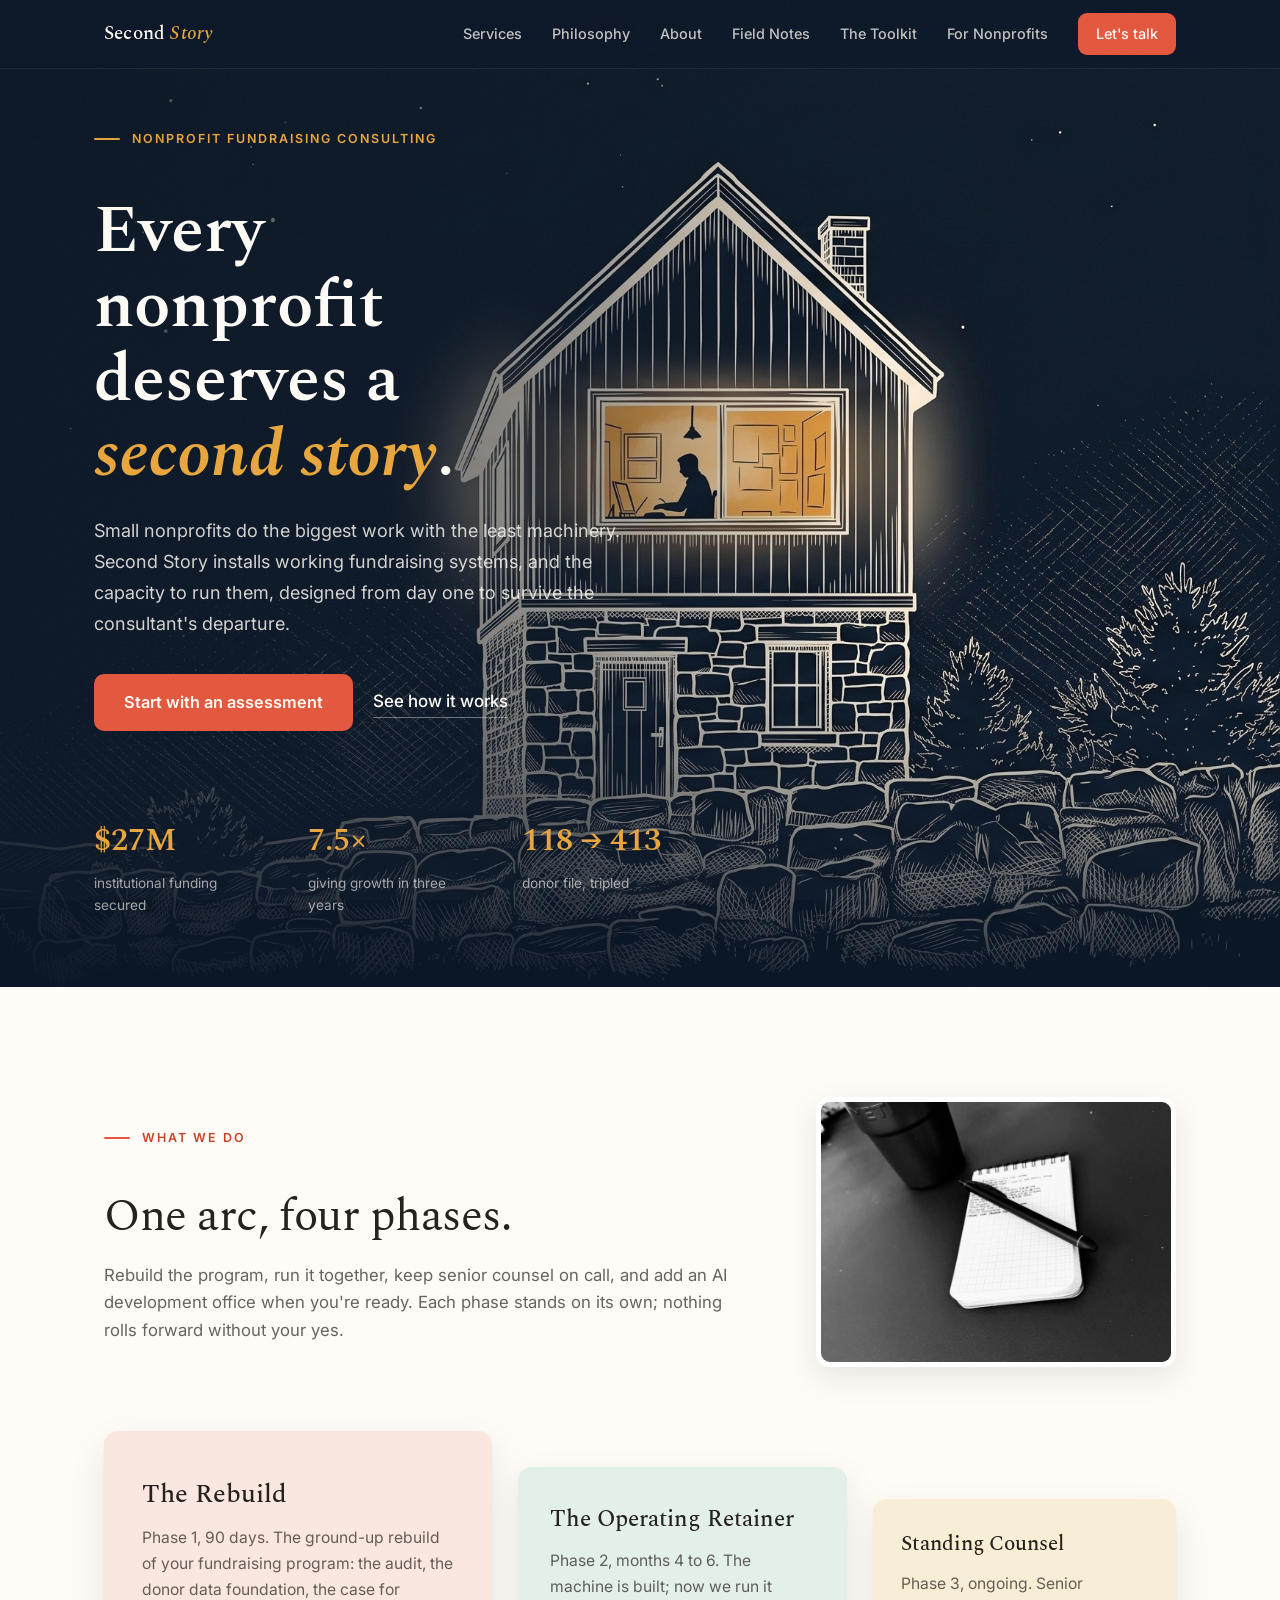
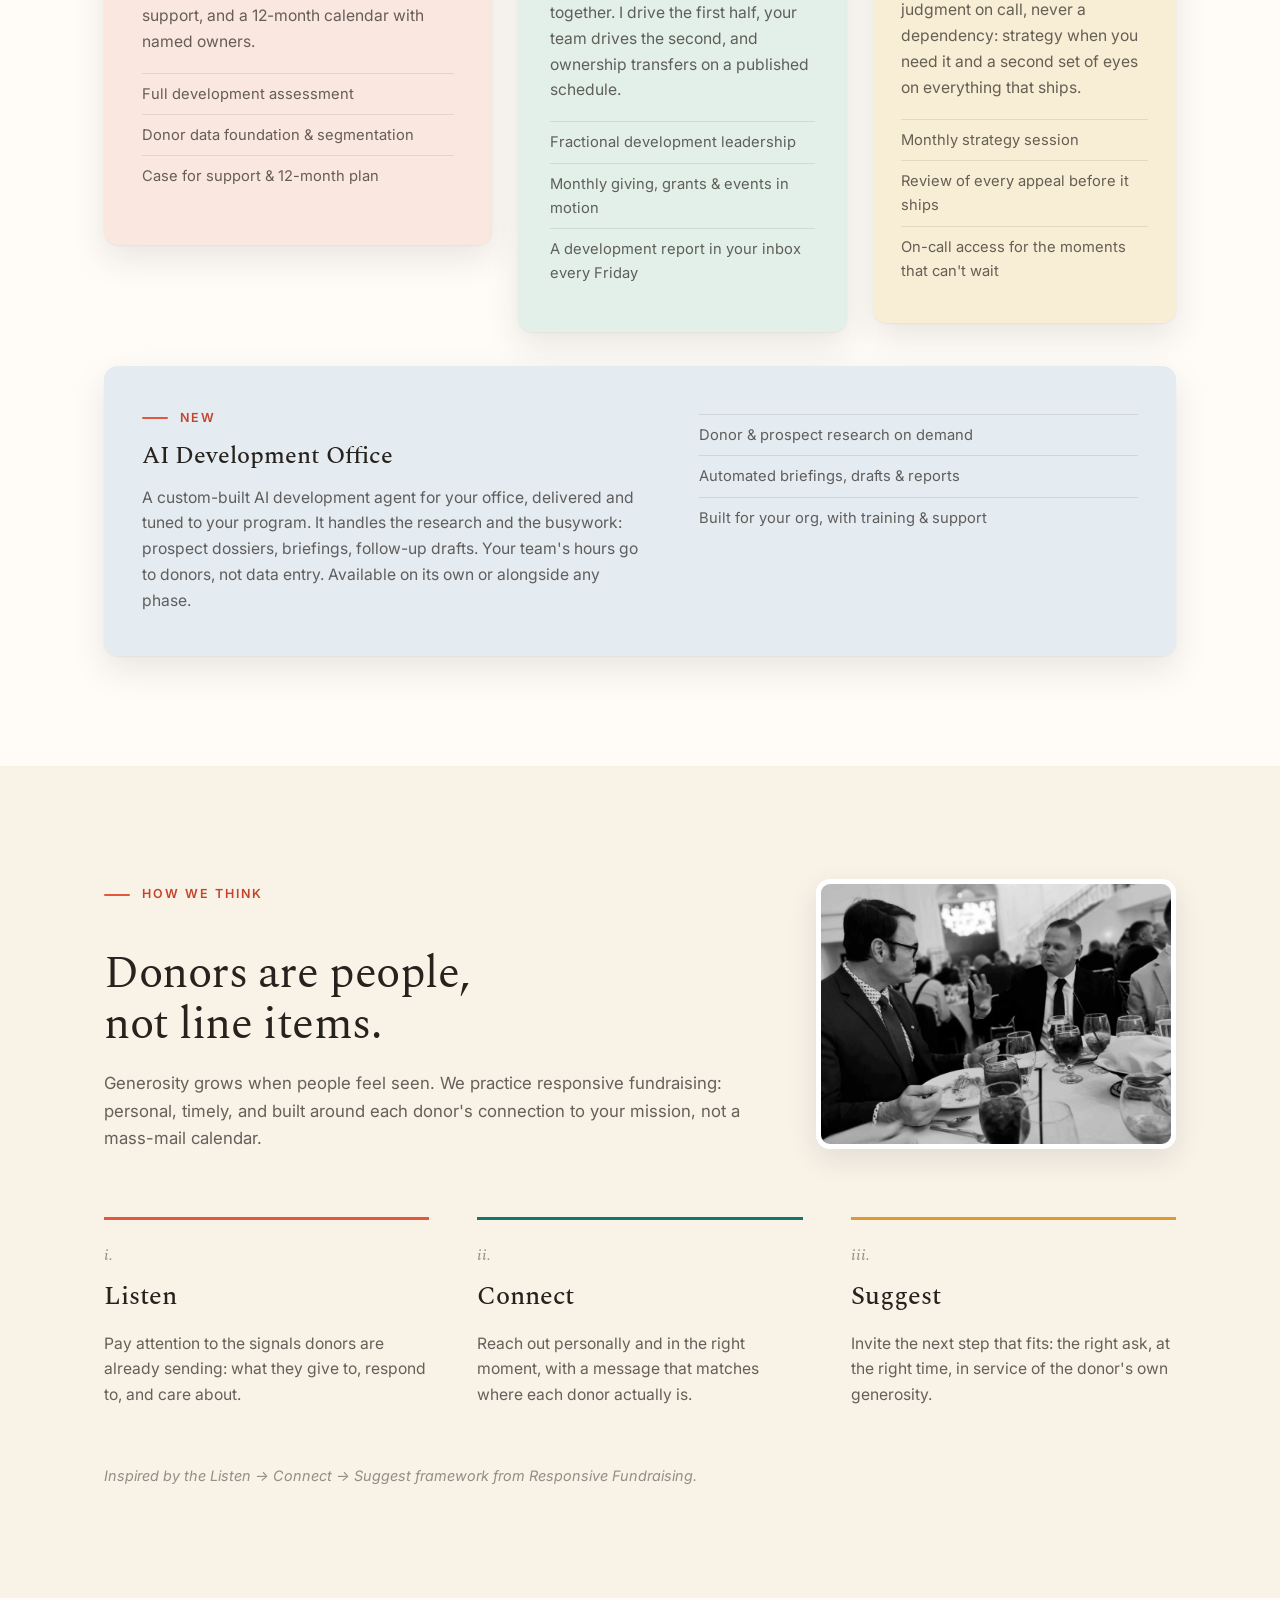
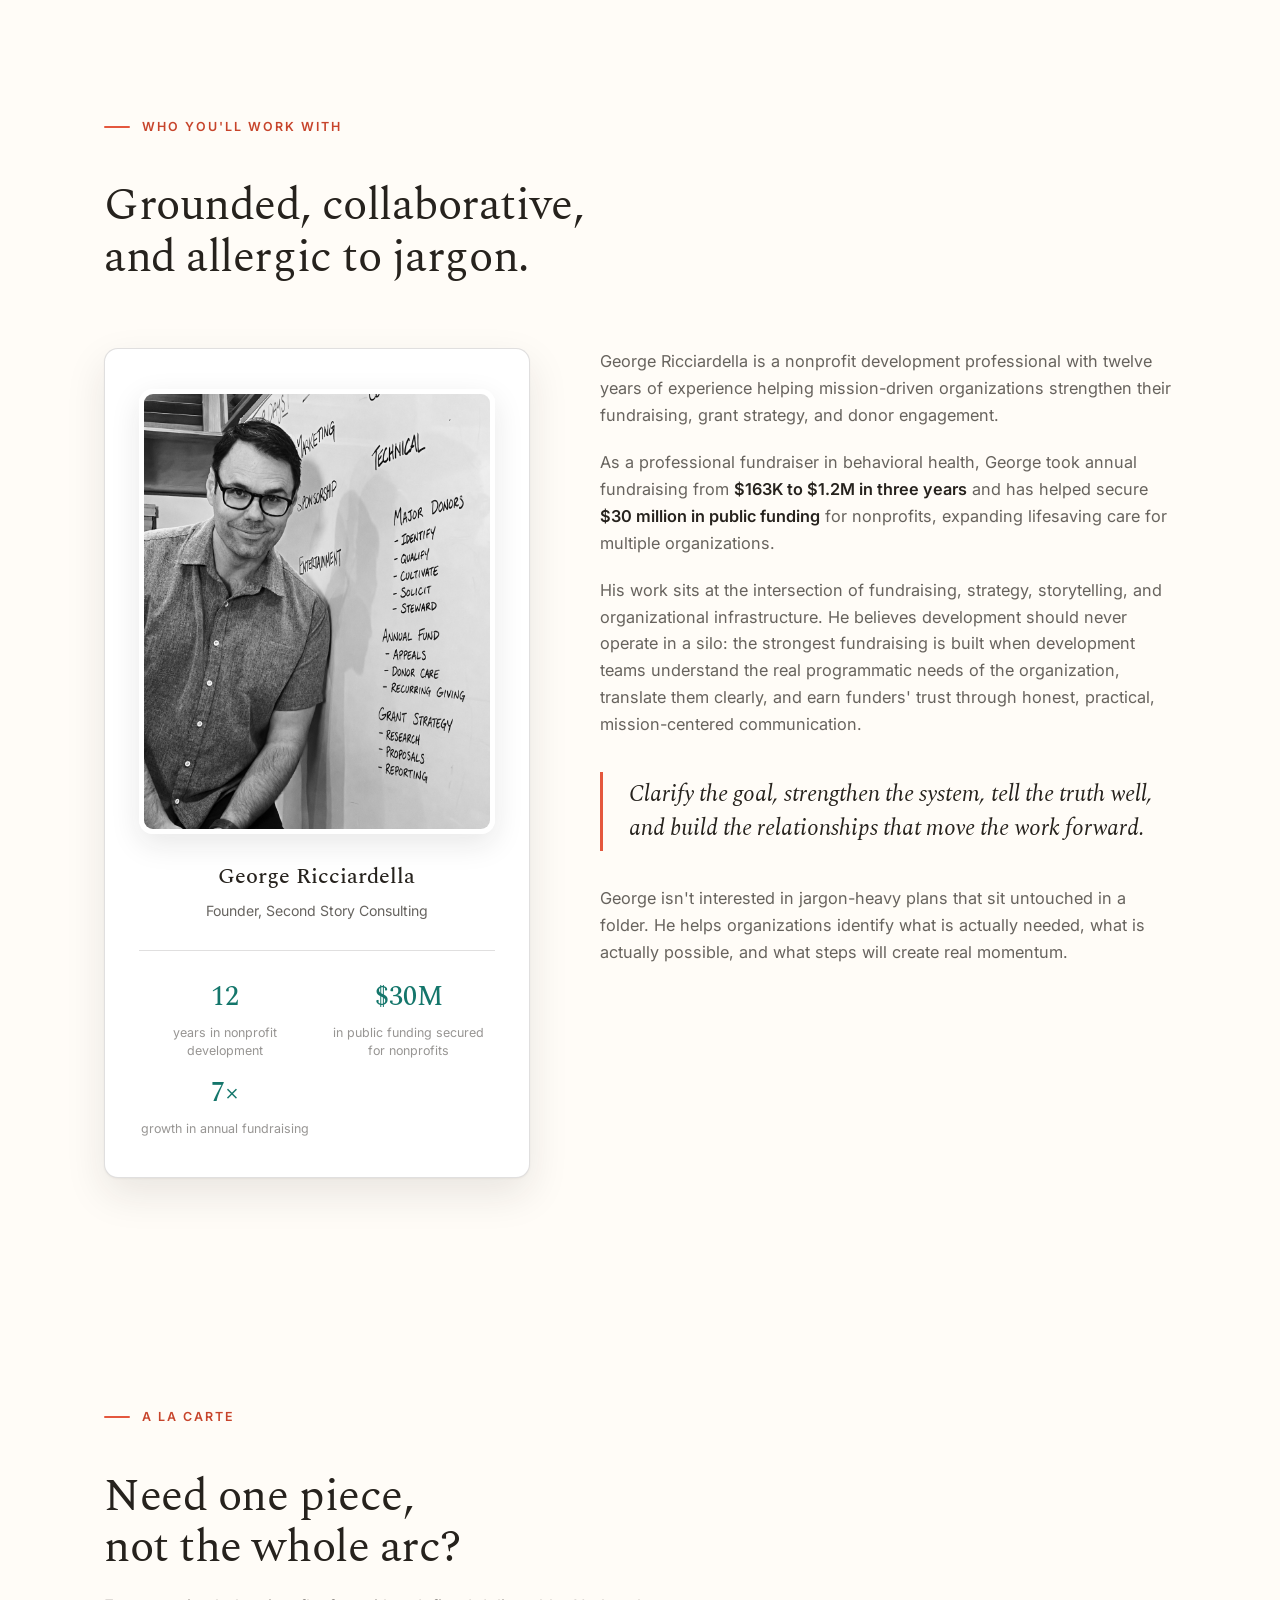
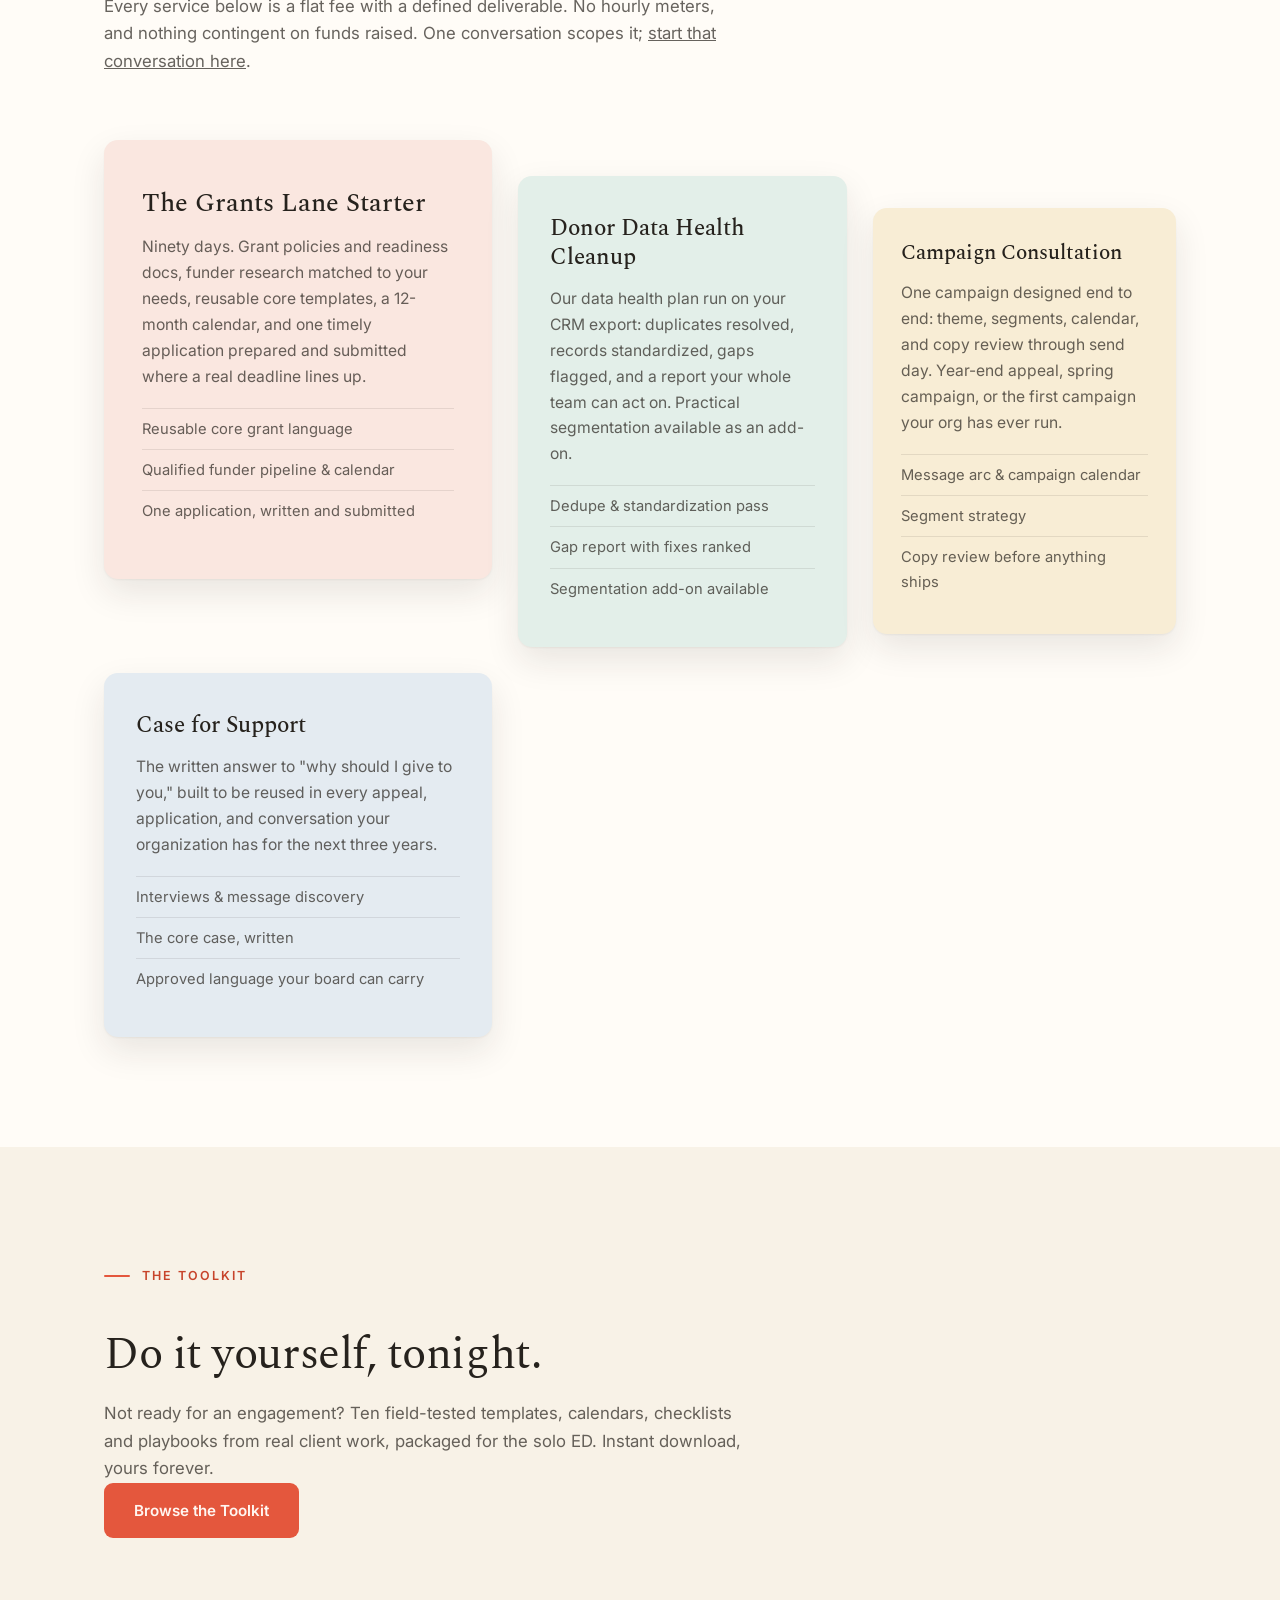
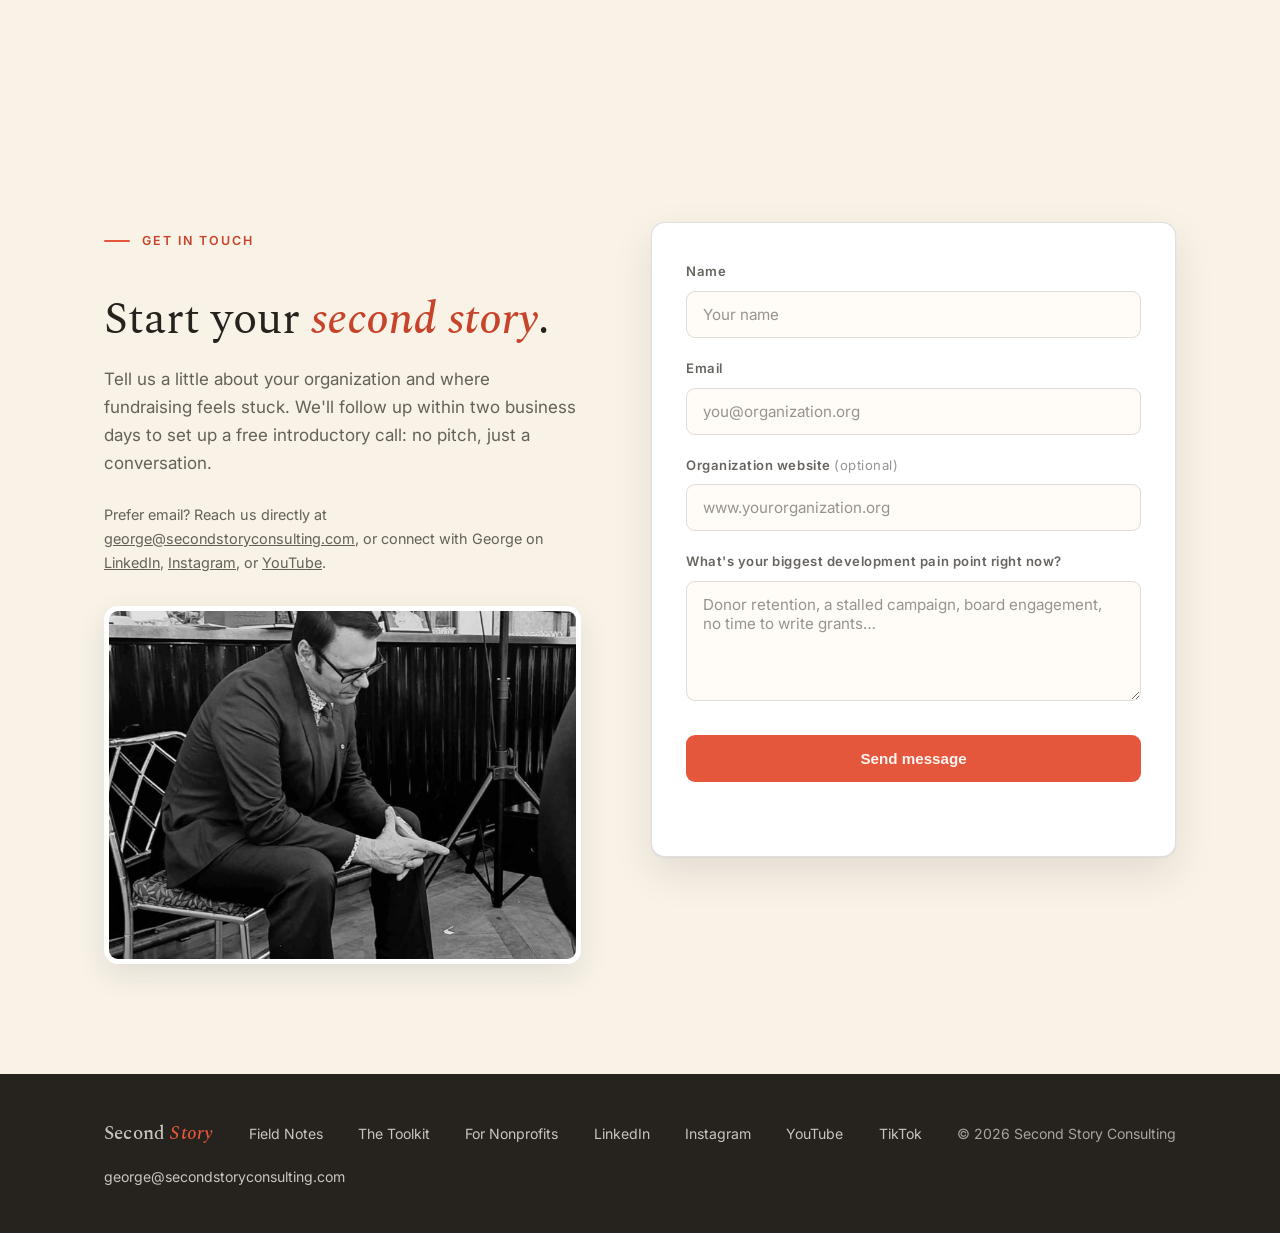
==== index.html @ 870a6d8c "Hero art: night engraving (the married brand family - engraving mark + engraved scene + dark site) C" ====
<!DOCTYPE html>
<html lang="en">
<head>
  <meta charset="UTF-8">
  <meta name="viewport" content="width=device-width, initial-scale=1.0">
  <title>Second Story Consulting — Fundraising consulting for nonprofits</title>
  <meta name="description" content="Second Story Consulting helps nonprofits rebuild their fundraising programs, strengthen development operations, and grow with responsive, donor-centered fundraising.">

  <!-- Open Graph -->
  <meta property="og:title" content="Second Story Consulting">
  <meta property="og:description" content="Every nonprofit deserves a second story. Fundraising program rebuilds, development operations, and ongoing fractional support.">
  <meta property="og:type" content="website">

  <link rel="icon" type="image/png" href="img/favicon.png">

  <link rel="preconnect" href="https://fonts.googleapis.com">
  <link rel="preconnect" href="https://fonts.gstatic.com" crossorigin>
  <link href="https://fonts.googleapis.com/css2?family=Spectral:wght@500;600;700&family=Inter:wght@400;500;600&display=swap" rel="stylesheet">

  <style>
    /* ============================================================
       Design tokens — recolor the whole site from here
       ============================================================ */
    :root {
      --paper: #FFFCF7;        /* warm white base */
      --paper-soft: #F8F2E7;   /* cream band for alternating sections */
      --ink: #26221D;
      --ink-dim: rgba(38, 34, 29, 0.70);
      --ink-faint: rgba(38, 34, 29, 0.48);
      --line: rgba(38, 34, 29, 0.14);

      --coral: #E4573D;        /* primary accent */
      --coral-deep: #C7442B;   /* text-safe / hover coral */
      --teal: #14766B;
      --marigold: #DE9A2E;

      --blush: #FAE7E0;        /* card tints */
      --mint:  #E3EFE9;
      --gold:  #F8EDD5;
      --sky:   #E4EBF1;

      --font-display: "Spectral", Georgia, serif;
      --font-body: "Inter", -apple-system, BlinkMacSystemFont, sans-serif;

      --container: 1120px;
      --radius: 14px;
      --radius-sm: 9px;
    }

    * { margin: 0; padding: 0; box-sizing: border-box; }

    html { scroll-behavior: smooth; }

    body {
      background: var(--paper);
      color: var(--ink);
      font-family: var(--font-body);
      font-size: 17px;
      line-height: 1.65;
      -webkit-font-smoothing: antialiased;
      overflow-x: hidden;
    }

    /* Paper grain — one quiet layer of texture over the whole page */
    body::after {
      content: "";
      position: fixed;
      inset: 0;
      z-index: 200;
      pointer-events: none;
      opacity: 0.045;
      background-image: url("data:image/svg+xml,%3Csvg xmlns='http://www.w3.org/2000/svg' width='160' height='160'%3E%3Cfilter id='n'%3E%3CfeTurbulence type='fractalNoise' baseFrequency='0.9' numOctaves='2'/%3E%3C/filter%3E%3Crect width='160' height='160' filter='url(%23n)'/%3E%3C/svg%3E");
    }

    /* Warm glow that trails the cursor (created by JS on fine pointers only) */
    .cursor-glow {
      position: fixed;
      top: -280px; left: -280px;
      width: 560px; height: 560px;
      border-radius: 50%;
      background: radial-gradient(circle, rgba(228, 87, 61, 0.14), rgba(222, 154, 46, 0.07) 45%, transparent 70%);
      mix-blend-mode: multiply;
      pointer-events: none;
      z-index: 60;
      will-change: transform;
    }

    ::selection { background: var(--marigold); color: var(--ink); }

    a { color: inherit; }

    a:focus-visible,
    button:focus-visible,
    input:focus-visible,
    textarea:focus-visible {
      outline: 2px solid var(--coral-deep);
      outline-offset: 3px;
    }

    .container {
      max-width: var(--container);
      margin: 0 auto;
      padding: 0 24px;
    }

    /* Photography — every photo prints in black & white with a white border */
    .photo {
      display: block;
      width: 100%;
      object-fit: cover;
      border-radius: var(--radius);
      border: 5px solid #FFFFFF;
      box-shadow: 0 10px 30px rgba(38, 34, 29, 0.10);
      filter: grayscale(1);
    }

    /* ============================================================
       Nav
       ============================================================ */
    .nav {
      position: fixed;
      top: 0; left: 0; right: 0;
      z-index: 100;
      backdrop-filter: blur(14px);
      -webkit-backdrop-filter: blur(14px);
      background: rgba(255, 252, 247, 0.82);
      border-bottom: 1px solid var(--line);
    }
    .nav-inner {
      display: flex;
      align-items: center;
      justify-content: space-between;
      height: 68px;
    }
    .wordmark {
      font-family: var(--font-display);
      font-weight: 500;
      font-size: 1.18rem;
      letter-spacing: 0.01em;
      text-decoration: none;
    }
    .wordmark em {
      font-style: italic;
      color: var(--coral-deep);
    }
    .nav-links {
      display: flex;
      align-items: center;
      gap: 30px;
      font-size: 0.9rem;
      font-weight: 500;
    }
    .nav-links a {
      text-decoration: none;
      color: var(--ink-dim);
      transition: color 0.2s ease;
    }
    .nav-links a:hover { color: var(--ink); }
    .nav-cta {
      color: var(--paper) !important;
      background: var(--ink);
      padding: 9px 18px;
      border-radius: var(--radius-sm);
      transition: background 0.2s ease;
    }
    .nav-cta:hover { background: var(--coral-deep); }

    /* ============================================================
       Hero — light, typographic, with the story arc as signature
       ============================================================ */
    .hero {
      position: relative;
      min-height: clamp(560px, 88svh, 880px);
      display: flex;
      align-items: center;
      padding: 150px 0 110px;
      overflow: hidden;
      background:
        radial-gradient(720px 420px at 8% -10%, rgba(20, 118, 107, 0.06), transparent 70%),
        radial-gradient(820px 480px at 96% 108%, rgba(228, 87, 61, 0.07), transparent 70%),
        var(--paper);
    }

    /* The story arc: three lines rising toward the next chapter */
    .hero-arc {
      position: absolute;
      right: -60px;
      bottom: -30px;
      width: min(46vw, 640px);
      height: auto;
      pointer-events: none;
    }
    .hero-arc path {
      fill: none;
      stroke-width: 2.5;
      stroke-linecap: round;
      stroke-dasharray: 900;
      stroke-dashoffset: 900;
      animation: draw 1.6s cubic-bezier(0.5, 0, 0.2, 1) forwards;
    }
    .hero-arc .arc-coral    { stroke: var(--coral);    animation-delay: 0.25s; }
    .hero-arc .arc-teal     { stroke: var(--teal);     animation-delay: 0.45s; }
    .hero-arc .arc-marigold { stroke: var(--marigold); animation-delay: 0.65s; }
    @keyframes draw { to { stroke-dashoffset: 0; } }

    .hero-grid {
      position: relative;
      display: grid;
      grid-template-columns: 1.1fr 0.9fr;
      gap: 64px;
      align-items: center;
    }
    .hero-content {
      position: relative;
    }
    .hero-photo { margin: 0; position: relative; }
    .hero-photo .photo { aspect-ratio: 4 / 5; object-position: 50% 40%; }
    .eyebrow {
      display: inline-flex;
      align-items: center;
      gap: 12px;
      font-size: 0.78rem;
      font-weight: 600;
      letter-spacing: 0.16em;
      text-transform: uppercase;
      color: var(--coral-deep);
      margin-bottom: 28px;
    }
    .eyebrow::before {
      content: "";
      width: 26px; height: 2px;
      border-radius: 2px;
      background: var(--coral);
    }
    .hero h1 {
      font-family: var(--font-display);
      font-weight: 400;
      font-size: clamp(2.6rem, 4.8vw, 4.1rem);
      line-height: 1.05;
      letter-spacing: -0.02em;
      margin-bottom: 28px;
      text-wrap: balance;
    }
    .hero h1 em {
      font-style: italic;
      font-weight: 500;
      color: var(--coral-deep);
    }
    .hero p {
      font-size: 1.15rem;
      color: var(--ink-dim);
      max-width: 540px;
      margin-bottom: 40px;
    }
    .hero-actions {
      display: flex;
      align-items: center;
      gap: 26px;
      flex-wrap: wrap;
    }

    /* Page-load sequence: eyebrow, headline, copy, actions rise in turn */
    .rise {
      opacity: 0;
      transform: translateY(16px);
      animation: rise 0.8s cubic-bezier(0.22, 1, 0.36, 1) forwards;
    }
    .rise-2 { animation-delay: 0.1s; }
    .rise-3 { animation-delay: 0.2s; }
    .rise-4 { animation-delay: 0.3s; }
    @keyframes rise {
      to { opacity: 1; transform: none; }
    }

    .btn-primary {
      display: inline-block;
      background: var(--coral);
      color: #FFF6F1;
      font-weight: 600;
      font-size: 0.95rem;
      padding: 15px 30px;
      border-radius: var(--radius-sm);
      text-decoration: none;
      border: none;
      cursor: pointer;
      transition: background 0.2s ease;
    }
    .btn-primary:hover { background: var(--coral-deep); }
    .btn-ghost {
      font-size: 0.95rem;
      font-weight: 500;
      color: var(--ink-dim);
      text-decoration: none;
      border-bottom: 2px solid var(--marigold);
      padding-bottom: 3px;
      transition: color 0.2s ease, border-color 0.2s ease;
    }
    .btn-ghost:hover { color: var(--ink); border-color: var(--coral); }

    /* ============================================================
       Shared section scaffolding
       ============================================================ */
    section { padding: 110px 0; }
    .band { background: var(--paper-soft); }
    .section-head { max-width: 640px; margin-bottom: 64px; }

    /* Section header with a photo alongside */
    .head-row {
      display: grid;
      grid-template-columns: 1fr 360px;
      gap: 64px;
      align-items: center;
      margin-bottom: 64px;
    }
    .head-row .section-head { margin-bottom: 0; }
    .head-row figure { margin: 0; }
    .head-row .photo { aspect-ratio: 4 / 3; }
    .section-head h2 {
      font-family: var(--font-display);
      font-weight: 400;
      font-size: clamp(1.9rem, 4vw, 2.8rem);
      line-height: 1.15;
      letter-spacing: -0.01em;
      margin: 16px 0 18px;
      text-wrap: balance;
    }
    .section-head p { color: var(--ink-dim); font-size: 1.05rem; }

    /* Scroll-reveal */
    .reveal {
      opacity: 0;
      transform: translateY(14px);
      transition: opacity 0.6s ease, transform 0.6s ease;
    }
    .reveal.in {
      opacity: 1;
      transform: none;
    }

    /* ============================================================
       Services — three tinted cards, one per color
       ============================================================ */
    .cards {
      display: grid;
      grid-template-columns: 1.18fr 1fr 0.92fr;
      gap: 26px;
      align-items: start;
      perspective: 1100px;
    }
    .card {
      background: var(--tint, var(--paper-soft));
      border-radius: var(--radius);
      padding: 38px 32px;
      box-shadow:
        0 1px 2px rgba(38, 34, 29, 0.05),
        0 14px 34px rgba(38, 34, 29, 0.10);
      transition: transform 0.15s ease-out, box-shadow 0.3s ease;
      will-change: transform;
    }
    .card:hover {
      transform: translateY(-4px);
      box-shadow:
        0 2px 4px rgba(38, 34, 29, 0.06),
        0 24px 50px rgba(38, 34, 29, 0.16);
    }
    /* Vary the deck: a featured lead card, then progressively smaller,
       each starting a step lower than the last */
    .cards .card:nth-child(1) { padding: 48px 38px; }
    .cards .card:nth-child(1) h3 { font-size: 1.62rem; }
    .cards .card:nth-child(2) { margin-top: 36px; }
    .cards .card:nth-child(3) { margin-top: 68px; padding: 32px 28px; }
    .cards .card:nth-child(3) h3 { font-size: 1.32rem; }
    .card h3 {
      font-family: var(--font-display);
      font-weight: 500;
      font-size: 1.45rem;
      line-height: 1.25;
      margin-bottom: 14px;
    }
    .card p { color: var(--ink-dim); font-size: 0.98rem; margin-bottom: 18px; }
    .card ul {
      list-style: none;
      font-size: 0.92rem;
      color: var(--ink-dim);
    }
    .card li {
      padding: 8px 0;
      border-top: 1px solid rgba(38, 34, 29, 0.10);
    }
    .card-blush { --tint: var(--blush); }
    .card-mint  { --tint: var(--mint); }
    .card-gold  { --tint: var(--gold); }
    .card-sky   { --tint: var(--sky); }

    /* Featured wide card: the newest offering spans the full deck width */
    .cards .card-wide {
      grid-column: 1 / -1;
      margin-top: 8px;
      display: grid;
      grid-template-columns: 1.15fr 1fr;
      column-gap: 52px;
      align-items: start;
      padding: 42px 38px;
    }
    .card-wide .eyebrow { grid-column: 1; margin-bottom: 12px; }
    .card-wide h3 { grid-column: 1; font-size: 1.5rem; }
    .card-wide p  { grid-column: 1; margin-bottom: 0; }
    .card-wide ul { grid-column: 2; grid-row: 1 / 4; margin-top: 6px; }

    /* ============================================================
       Philosophy — Listen / Connect / Suggest is a real sequence:
       each step gets a colored rule in order
       ============================================================ */
    .steps {
      display: grid;
      grid-template-columns: repeat(3, 1fr);
      gap: 48px;
    }
    .step {
      border-top: 3px solid var(--step-color, var(--line));
      padding-top: 22px;
    }
    .step-1 { --step-color: var(--coral); }
    .step-2 { --step-color: var(--teal); }
    .step-3 { --step-color: var(--marigold); }
    .step .numeral {
      font-family: var(--font-display);
      font-style: italic;
      font-size: 1rem;
      color: var(--ink-faint);
      display: block;
      margin-bottom: 8px;
    }
    .step h3 {
      font-family: var(--font-display);
      font-weight: 500;
      font-size: 1.6rem;
      margin-bottom: 12px;
    }
    .step p { color: var(--ink-dim); font-size: 0.98rem; }
    .philosophy-credit {
      margin-top: 56px;
      font-size: 0.9rem;
      color: var(--ink-faint);
      font-style: italic;
    }
    .philosophy-credit a { color: var(--ink-dim); }

    /* ============================================================
       About
       ============================================================ */
    .about-grid {
      display: grid;
      grid-template-columns: 0.85fr 1.15fr;
      gap: 70px;
      align-items: start;
    }
    .profile-card {
      background: #FFFFFF;
      border: 1px solid var(--line);
      border-radius: var(--radius);
      padding: 40px 34px;
      text-align: center;
      position: sticky;
      top: 100px;
      box-shadow:
        0 1px 2px rgba(38, 34, 29, 0.05),
        0 16px 40px rgba(38, 34, 29, 0.10);
    }
    .profile-photo {
      aspect-ratio: 4 / 5;
      object-position: 45% 22%;
      margin-bottom: 24px;
    }
    .profile-card h3 {
      font-family: var(--font-display);
      font-weight: 500;
      font-size: 1.4rem;
      margin-bottom: 4px;
    }
    .profile-card .role {
      font-size: 0.88rem;
      color: var(--ink-dim);
      margin-bottom: 28px;
    }
    .profile-stats {
      display: grid;
      grid-template-columns: 1fr 1fr;
      border-top: 1px solid var(--line);
      padding-top: 24px;
      gap: 12px;
    }
    .stat .stat-num {
      font-family: var(--font-display);
      font-weight: 500;
      font-size: 1.7rem;
      display: block;
      color: var(--teal);
    }
    .stat .stat-label {
      font-size: 0.78rem;
      color: var(--ink-faint);
      line-height: 1.4;
      display: block;
      margin-top: 4px;
    }
    .about-body p {
      color: var(--ink-dim);
      margin-bottom: 20px;
      font-size: 1.02rem;
    }
    .about-body p strong { color: var(--ink); font-weight: 600; }
    .pull-quote {
      font-family: var(--font-display);
      font-style: italic;
      font-weight: 400;
      font-size: 1.45rem;
      line-height: 1.45;
      color: var(--ink);
      border-left: 3px solid var(--coral);
      padding: 6px 0 6px 26px;
      margin: 34px 0;
    }

    /* ============================================================
       Contact
       ============================================================ */
    .contact-grid {
      display: grid;
      grid-template-columns: 1fr 1.1fr;
      gap: 70px;
      align-items: start;
    }
    .contact-blurb h2 {
      font-family: var(--font-display);
      font-weight: 400;
      font-size: clamp(1.9rem, 4vw, 2.8rem);
      line-height: 1.15;
      margin: 16px 0 18px;
    }
    .contact-blurb h2 em {
      font-style: italic;
      font-weight: 500;
      color: var(--coral-deep);
    }
    .contact-blurb p { color: var(--ink-dim); margin-bottom: 26px; }
    .contact-alt { font-size: 0.9rem; color: var(--ink-faint); }
    .contact-alt a { color: var(--ink-dim); }
    .contact-photo { margin: 32px 0 0; }
    .contact-photo .photo { aspect-ratio: 4 / 3; object-position: 50% 28%; }

    .form-card {
      background: #FFFFFF;
      border: 1px solid var(--line);
      border-radius: var(--radius);
      padding: 38px 34px;
      box-shadow:
        0 1px 2px rgba(38, 34, 29, 0.05),
        0 16px 40px rgba(38, 34, 29, 0.10);
    }
    .field { margin-bottom: 20px; }
    .field label {
      display: block;
      font-size: 0.82rem;
      font-weight: 600;
      letter-spacing: 0.04em;
      color: var(--ink-dim);
      margin-bottom: 8px;
    }
    .field .label-hint {
      font-weight: 400;
      color: var(--ink-faint);
    }
    .field input,
    .field textarea {
      width: 100%;
      background: var(--paper);
      border: 1px solid var(--line);
      border-radius: var(--radius-sm);
      padding: 13px 16px;
      color: var(--ink);
      font-family: var(--font-body);
      font-size: 0.95rem;
      transition: border-color 0.2s ease;
    }
    .field textarea { resize: vertical; min-height: 120px; }
    .field input:focus,
    .field textarea:focus {
      outline: none;
      border-color: var(--coral);
    }
    .field input::placeholder,
    .field textarea::placeholder { color: var(--ink-faint); }
    .form-card .btn-primary { width: 100%; margin-top: 6px; }
    .form-note {
      margin-top: 16px;
      font-size: 0.9rem;
      min-height: 1.4em;
    }
    .form-note.ok { color: var(--teal); }
    .form-note.err { color: var(--coral-deep); }

    /* ============================================================
       Footer — dark ink to close the page
       ============================================================ */
    footer {
      background: var(--ink);
      color: rgba(255, 252, 247, 0.6);
      padding: 44px 0;
    }
    .footer-inner {
      display: flex;
      align-items: center;
      justify-content: space-between;
      gap: 16px;
      flex-wrap: wrap;
      font-size: 0.88rem;
    }
    footer .wordmark { color: var(--paper); }
    footer .wordmark em { color: var(--coral); }
    .footer-inner a { color: rgba(255, 252, 247, 0.75); text-decoration: none; }
    .footer-inner a:hover { color: var(--paper); }

    /* ============================================================
       Responsive
       ============================================================ */
    @media (max-width: 900px) {
      section { padding: 80px 0; }
      .hero { padding: 130px 0 80px; }
      .hero-arc { width: 74vw; right: -18vw; bottom: -16px; opacity: 0.45; }
      .hero-grid { grid-template-columns: 1fr; gap: 44px; }
      .hero-photo { max-width: 420px; }
      .hero-photo .photo { aspect-ratio: 5 / 4; }
      .head-row { grid-template-columns: 1fr; gap: 40px; }
      .head-row .photo { aspect-ratio: 16 / 10; }
      .cards { grid-template-columns: 1fr; gap: 22px; }
      .cards .card:nth-child(2),
      .cards .card:nth-child(3) { margin-top: 0; }
      .cards .card:nth-child(1),
      .cards .card:nth-child(3) { padding: 38px 32px; }
      .cards .card-wide { display: block; margin-top: 0; padding: 38px 32px; }
      .card-wide p { margin-bottom: 18px; }
      .steps { grid-template-columns: 1fr; gap: 36px; }
      .contact-grid { grid-template-columns: 1fr; gap: 44px; }
      .about-grid { grid-template-columns: 1fr; gap: 40px; }
      .profile-card { position: static; max-width: 380px; margin: 0 auto; }
      .pull-quote { font-size: 1.25rem; }
      .nav-links { gap: 18px; }
      .nav-links a:not(.nav-cta) { display: none; }
    }

    /* Accessibility: honor reduced-motion */
    @media (prefers-reduced-motion: reduce) {
      html { scroll-behavior: auto; }
      .rise { animation: none; opacity: 1; transform: none; }
      .hero-arc path { animation: none; stroke-dashoffset: 0; }
      .reveal { opacity: 1; transform: none; transition: none; }
      .btn-primary, .card { transition: none; }
      .cursor-glow { display: none; }
    }
  </style>
  <style>
    html, body { max-width: 100vw; overflow-x: hidden; }
    img, svg, video { max-width: 100%; height: auto; }
    @media (max-width: 900px) {
      .container, section > div { min-width: 0; }
    }
  </style>

  <style>
    .nav { background: rgba(11,22,38,0.92); backdrop-filter: blur(8px); border-bottom: 1px solid rgba(255,252,247,0.08); }
    .nav .wordmark { color: #FFFCF7; }
    .nav .wordmark em { color: #E9A63C; }
    .nav-links a { color: rgba(255,252,247,0.75); }
    .nav-links a:hover { color: #FFFCF7; }
    .nav-cta { background: var(--coral); color: #FFFCF7 !important; }
    .nav-cta:hover { background: var(--coral-deep); }
  </style>

</head>
<body>

  <nav class="nav">
    <div class="container nav-inner">
      <a class="wordmark" href="#top">Second <em>Story</em></a>
      <div class="nav-links">
        <a href="#services">Services</a>
        <a href="#philosophy">Philosophy</a>
        <a href="#about">About</a>
        <a href="blog.html">Field Notes</a>
        <a href="toolkit.html">The Toolkit</a>
        <a href="partners.html">For Nonprofits</a>
        <a class="nav-cta" href="#contact">Let's talk</a>
      </div>
    </div>
  </nav>

  <!-- ===================== HERO (night edition, 2026-09-11) ===================== -->
  <style>
    .night-hero { position: relative; background: #0B1626; overflow: hidden; }
    .night-hero .nh-bg { position: absolute; inset: 0; background: url("img/night-house.jpg") right center / cover no-repeat; }
    .night-hero .nh-grade { position: absolute; inset: 0; background: linear-gradient(90deg, rgba(11,22,38,0.85) 0%, rgba(11,22,38,0.42) 45%, rgba(11,22,38,0) 68%); }
    .night-hero .nh-grade::after { content:""; position:absolute; inset:0; background: linear-gradient(0deg, rgba(11,22,38,0.9) 0%, rgba(11,22,38,0.35) 18%, rgba(11,22,38,0) 32%); }
    .night-hero .nh-inner { position: relative; z-index: 2; max-width: 1140px; margin: 0 auto; padding: 120px 24px 70px; }
    .night-hero .eyebrow { color: #E9A63C; }
    .night-hero .eyebrow::before { background: #E9A63C; }
    .night-hero h1 { font-family: "Spectral", Georgia, serif; font-weight: 600; font-size: clamp(2.4rem, 5.2vw, 4.35rem); line-height: 1.12; color: #FFFCF7; max-width: 13ch; margin-top: 18px; }
    .night-hero h1 em { font-style: italic; color: #E9A63C; }
    .night-hero .nh-sub { font-size: 1.13rem; line-height: 1.7; color: rgba(255,252,247,0.82); max-width: 540px; margin-top: 22px; }
    .night-hero .nh-ctas { display: flex; align-items: center; gap: 20px; margin-top: 36px; flex-wrap: wrap; }
    .night-hero .nh-btn { background: var(--coral); color: #FFFCF7; font-weight: 600; font-size: 1.02rem; padding: 15px 30px; border-radius: 10px; text-decoration: none; transition: background 0.2s ease; }
    .night-hero .nh-btn:hover { background: var(--coral-deep); }
    .night-hero .nh-ghost { color: #FFFCF7; font-weight: 500; text-decoration: none; border-bottom: 1px solid rgba(255,252,247,0.4); padding-bottom: 2px; }
    .night-hero .nh-stats { display: flex; gap: 54px; margin-top: 84px; flex-wrap: wrap; }
    .night-hero .nh-stat .n { font-family: "Spectral", Georgia, serif; font-weight: 600; font-size: 2rem; color: #E9A63C; }
    .night-hero .nh-stat .l { font-size: 0.85rem; color: rgba(255,252,247,0.62); margin-top: 4px; max-width: 160px; }
    @media (max-width: 900px) {
      .night-hero .nh-bg { background-position: 74% center; }
      .night-hero .nh-grade { background: linear-gradient(180deg, rgba(11,22,38,0.9) 0%, rgba(11,22,38,0.82) 60%, rgba(11,22,38,0.55) 100%); }
      .night-hero .nh-inner { padding-top: 96px; }
      .night-hero .nh-stats { gap: 30px; margin-top: 56px; }
    }
  </style>
  <header class="night-hero" id="top">
    <div class="nh-bg" role="img" aria-label="An engraving of a house at night, one warm light on in the second-story window"></div>
    <div class="nh-grade"></div>
    <div class="nh-inner">
      <span class="eyebrow rise">Nonprofit fundraising consulting</span>
      <h1 class="rise rise-2">Every nonprofit deserves a <em>second&nbsp;story</em>.</h1>
      <p class="nh-sub rise rise-3">Small nonprofits do the biggest work with the least machinery. Second Story installs working fundraising systems, and the capacity to run them, designed from day one to survive the consultant's departure.</p>
      <div class="nh-ctas rise rise-4">
        <a class="nh-btn" href="#contact">Start with an assessment</a>
        <a class="nh-ghost" href="#services">See how it works</a>
      </div>
      <div class="nh-stats rise rise-4">
        <div class="nh-stat"><div class="n">$27M</div><div class="l">institutional funding secured</div></div>
        <div class="nh-stat"><div class="n">7.5&times;</div><div class="l">giving growth in three years</div></div>
        <div class="nh-stat"><div class="n">118 &rarr; 413</div><div class="l">donor file, tripled</div></div>
      </div>
    </div>
  </header>

  <!-- ========================== SERVICES ========================== -->
  <section class="services" id="services">
    <div class="container">
      <div class="head-row">
        <div class="section-head reveal">
          <span class="eyebrow">What we do</span>
          <h2>One arc, four phases.</h2>
          <p>Rebuild the program, run it together, keep senior counsel on call, and add an AI development office when you're ready. Each phase stands on its own; nothing rolls forward without your yes.</p>
        </div>
        <figure class="reveal">
          <img class="photo" src="img/field-notes.jpg" alt="A field notebook and pen on a desk, where every fundraising plan starts">
        </figure>
      </div>
      <div class="cards">
        <!-- Alternate names: "Fundraising Program Rebuild", "Development Reset" -->
        <article class="card card-blush reveal">
          <h3>The Rebuild</h3>
          <p>Phase 1, 90 days. The ground-up rebuild of your fundraising program: the audit, the donor data foundation, the case for support, and a 12-month calendar with named owners.</p>
          <ul>
            <li>Full development assessment</li>
            <li>Donor data foundation &amp; segmentation</li>
            <li>Case for support &amp; 12-month plan</li>
          </ul>
        </article>
        <article class="card card-mint reveal">
          <h3>The Operating Retainer</h3>
          <p>Phase 2, months 4 to 6. The machine is built; now we run it together. I drive the first half, your team drives the second, and ownership transfers on a published schedule.</p>
          <ul>
            <li>Fractional development leadership</li>
            <li>Monthly giving, grants &amp; events in motion</li>
            <li>A development report in your inbox every Friday</li>
          </ul>
        </article>
        <!-- Alternate names: "Ongoing Partnership", "Monthly Advisory" -->
        <article class="card card-gold reveal">
          <h3>Standing Counsel</h3>
          <p>Phase 3, ongoing. Senior judgment on call, never a dependency: strategy when you need it and a second set of eyes on everything that ships.</p>
          <ul>
            <li>Monthly strategy session</li>
            <li>Review of every appeal before it ships</li>
            <li>On-call access for the moments that can't wait</li>
          </ul>
        </article>
        <article class="card card-sky card-wide reveal">
          <span class="eyebrow">New</span>
          <h3>AI Development Office</h3>
          <p>A custom-built AI development agent for your office, delivered and tuned to your program. It handles the research and the busywork: prospect dossiers, briefings, follow-up drafts. Your team's hours go to donors, not data entry. Available on its own or alongside any phase.</p>
          <ul>
            <li>Donor &amp; prospect research on demand</li>
            <li>Automated briefings, drafts &amp; reports</li>
            <li>Built for your org, with training &amp; support</li>
          </ul>
        </article>
      </div>
    </div>
  </section>

  <!-- ========================= PHILOSOPHY ========================= -->
  <section class="philosophy band" id="philosophy">
    <div class="container">
      <div class="head-row">
        <div class="section-head reveal">
          <span class="eyebrow">How we think</span>
          <h2>Donors are people, not line items.</h2>
          <p>
            Generosity grows when people feel seen. We practice responsive fundraising:
            personal, timely, and built around each donor's connection to your mission,
            not a mass-mail calendar.
          </p>
        </div>
        <figure class="reveal">
          <img class="photo" src="img/event-conversation.jpg" alt="George Ricciardella in conversation at a fundraising event">
        </figure>
      </div>
      <div class="steps">
        <div class="step step-1 reveal">
          <span class="numeral">i.</span>
          <h3>Listen</h3>
          <p>Pay attention to the signals donors are already sending: what they give to, respond to, and care about.</p>
        </div>
        <div class="step step-2 reveal">
          <span class="numeral">ii.</span>
          <h3>Connect</h3>
          <p>Reach out personally and in the right moment, with a message that matches where each donor actually is.</p>
        </div>
        <div class="step step-3 reveal">
          <span class="numeral">iii.</span>
          <h3>Suggest</h3>
          <p>Invite the next step that fits: the right ask, at the right time, in service of the donor's own generosity.</p>
        </div>
      </div>
      <p class="philosophy-credit reveal">
        Inspired by the Listen → Connect → Suggest framework from <em>Responsive Fundraising</em>.
      </p>
    </div>
  </section>

  <!-- =========================== ABOUT ============================ -->
  <section class="about" id="about">
    <div class="container">
      <div class="section-head reveal">
        <span class="eyebrow">Who you'll work with</span>
        <h2>Grounded, collaborative, and allergic to jargon.</h2>
      </div>
      <div class="about-grid">
        <aside class="profile-card reveal">
          <img class="photo profile-photo" src="img/george-whiteboard.jpg" alt="George Ricciardella at a whiteboard planning session">
          <h3>George Ricciardella</h3>
          <p class="role">Founder, Second Story Consulting</p>
          <div class="profile-stats">
            <div class="stat">
              <span class="stat-num">12</span>
              <span class="stat-label">years in nonprofit development</span>
            </div>
            <div class="stat">
              <span class="stat-num">$30M</span>
              <span class="stat-label">in public funding secured for nonprofits</span>
            </div>
            <div class="stat">
              <span class="stat-num">7&times;</span>
              <span class="stat-label">growth in annual fundraising</span>
            </div>
          </div>
        </aside>
        <div class="about-body reveal">
          <p>
            George Ricciardella is a nonprofit development professional with twelve
            years of experience helping mission-driven organizations strengthen their
            fundraising, grant strategy, and donor engagement.
          </p>
          <p>
            As a professional fundraiser in behavioral health, George took annual
            fundraising from <strong>$163K to $1.2M in three years</strong> and has helped
            secure <strong>$30&nbsp;million in public funding</strong> for nonprofits,
            expanding lifesaving care for multiple organizations.
          </p>
          <p>
            His work sits at the intersection of fundraising, strategy, storytelling, and
            organizational infrastructure. He believes development should never operate in a
            silo: the strongest fundraising is built when development teams understand the
            real programmatic needs of the organization, translate them clearly, and earn
            funders' trust through honest, practical, mission-centered communication.
          </p>
          <blockquote class="pull-quote">
            Clarify the goal, strengthen the system, tell the truth well, and build the
            relationships that move the work forward.
          </blockquote>
          <p>
            George isn't interested in jargon-heavy plans that sit untouched in a folder.
            He helps organizations identify what is actually needed, what is actually
            possible, and what steps will create real momentum.
          </p>
        </div>
      </div>
    </div>
  </section>

  <!-- ========================== A LA CARTE ========================== -->
  <section class="services" id="alacarte">
    <div class="container">
      <div class="section-head reveal">
        <span class="eyebrow">A la carte</span>
        <h2>Need one piece, not the whole arc?</h2>
        <p>Every service below is a flat fee with a defined deliverable. No hourly meters, and nothing contingent on funds raised. One conversation scopes it; <a href="#contact">start that conversation here</a>.</p>
      </div>
      <div class="cards">
        <article class="card card-blush reveal">
          <h3>The Grants Lane Starter</h3>
          <p>Ninety days. Grant policies and readiness docs, funder research matched to your needs, reusable core templates, a 12-month calendar, and one timely application prepared and submitted where a real deadline lines up.</p>
          <ul>
            <li>Reusable core grant language</li>
            <li>Qualified funder pipeline &amp; calendar</li>
            <li>One application, written and submitted</li>
          </ul>
        </article>
        <article class="card card-mint reveal">
          <h3>Donor Data Health Cleanup</h3>
          <p>Our data health plan run on your CRM export: duplicates resolved, records standardized, gaps flagged, and a report your whole team can act on. Practical segmentation available as an add-on.</p>
          <ul>
            <li>Dedupe &amp; standardization pass</li>
            <li>Gap report with fixes ranked</li>
            <li>Segmentation add-on available</li>
          </ul>
        </article>
        <article class="card card-gold reveal">
          <h3>Campaign Consultation</h3>
          <p>One campaign designed end to end: theme, segments, calendar, and copy review through send day. Year-end appeal, spring campaign, or the first campaign your org has ever run.</p>
          <ul>
            <li>Message arc &amp; campaign calendar</li>
            <li>Segment strategy</li>
            <li>Copy review before anything ships</li>
          </ul>
        </article>
        <article class="card card-sky reveal">
          <h3>Case for Support</h3>
          <p>The written answer to "why should I give to you," built to be reused in every appeal, application, and conversation your organization has for the next three years.</p>
          <ul>
            <li>Interviews &amp; message discovery</li>
            <li>The core case, written</li>
            <li>Approved language your board can carry</li>
          </ul>
        </article>
      </div>
    </div>
  </section>

  <!-- ========================== TOOLKIT TEASER ========================== -->
  <section class="services band" id="toolkit">
    <div class="container">
      <div class="section-head reveal">
        <span class="eyebrow">The toolkit</span>
        <h2>Do it yourself, tonight.</h2>
        <p>Not ready for an engagement? Ten field-tested templates, calendars, checklists and playbooks from real client work, packaged for the solo ED. Instant download, yours forever.</p>
        <a class="btn-primary" href="toolkit.html">Browse the Toolkit</a>
      </div>
    </div>
  </section>

  <!-- ========================== CONTACT =========================== -->
  <section class="contact band" id="contact">
    <div class="container contact-grid">
      <div class="contact-blurb reveal">
        <span class="eyebrow">Get in touch</span>
        <h2>Start your <em>second story</em>.</h2>
        <p>
          Tell us a little about your organization and where fundraising feels stuck.
          We'll follow up within two business days to set up a free introductory call:
          no pitch, just a conversation.
        </p>
        <p class="contact-alt">
          Prefer email? Reach us directly at
          <a href="mailto:george@secondstoryconsulting.com">george@secondstoryconsulting.com</a>,
          or connect with George on <a href="https://www.linkedin.com/in/georgericciardella" target="_blank" rel="noopener">LinkedIn</a>, <a href="https://www.instagram.com/secondstoryconsulting/" target="_blank" rel="noopener">Instagram</a>, or <a href="https://www.youtube.com/@SecondStoryConsulting" target="_blank" rel="noopener">YouTube</a>.
        </p>
        <figure class="contact-photo">
          <img class="photo" src="img/george-listening.jpg" alt="George Ricciardella listening during a conversation at an event">
        </figure>
      </div>

      <form class="form-card reveal" id="contact-form" novalidate>
        <div class="field">
          <label for="name">Name</label>
          <input type="text" id="name" name="name" placeholder="Your name" required>
        </div>
        <!-- Honeypot: hidden from people, bots fill it in and get silently rejected -->
        <div class="field" style="position: absolute; left: -9999px;" aria-hidden="true">
          <label for="company">Company</label>
          <input type="text" id="company" name="company" tabindex="-1" autocomplete="off">
        </div>
        <div class="field">
          <label for="email">Email</label>
          <input type="email" id="email" name="email" placeholder="you@organization.org" required>
        </div>
        <div class="field">
          <label for="website">Organization website <span class="label-hint">(optional)</span></label>
          <input type="text" id="website" name="website" inputmode="url" autocomplete="url" placeholder="www.yourorganization.org">
        </div>
        <div class="field">
          <label for="message">What's your biggest development pain point right now?</label>
          <textarea id="message" name="message" placeholder="Donor retention, a stalled campaign, board engagement, no time to write grants…" required></textarea>
        </div>
        <button class="btn-primary" type="submit">Send message</button>
        <p class="form-note" id="form-note" role="status" aria-live="polite"></p>
      </form>
    </div>
  </section>

  <!-- =========================== FOOTER =========================== -->
  <footer>
    <div class="container footer-inner">
      <a class="wordmark" href="#top">Second <em>Story</em></a>
      <a href="blog.html">Field Notes</a>
        <a href="toolkit.html">The Toolkit</a>
        <a href="partners.html">For Nonprofits</a>
      <a href="https://www.linkedin.com/in/georgericciardella" target="_blank" rel="noopener">LinkedIn</a>
      <a href="https://www.instagram.com/secondstoryconsulting/" target="_blank" rel="noopener">Instagram</a>
      <a href="https://www.youtube.com/@SecondStoryConsulting" target="_blank" rel="noopener">YouTube</a>
      <a href="https://www.tiktok.com/@secondstoryconsulting" target="_blank" rel="noopener">TikTok</a>
      <span>© 2026 Second Story Consulting</span>
      <a href="mailto:george@secondstoryconsulting.com">george@secondstoryconsulting.com</a>
    </div>
  </footer>

  <script>
    // Scroll-reveal: fade sections up as they enter the viewport
    const prefersReducedMotion = window.matchMedia("(prefers-reduced-motion: reduce)").matches;
    if (!prefersReducedMotion && "IntersectionObserver" in window) {
      const observer = new IntersectionObserver((entries) => {
        for (const entry of entries) {
          if (entry.isIntersecting) {
            entry.target.classList.add("in");
            observer.unobserve(entry.target);
            // Drop the reveal transition once it finishes so it can't
            // fight the fast card-tilt transform that follows the mouse
            setTimeout(() => entry.target.classList.remove("reveal", "in"), 700);
          }
        }
      }, { threshold: 0.15 });
      document.querySelectorAll(".reveal").forEach((el) => observer.observe(el));
    } else {
      document.querySelectorAll(".reveal").forEach((el) => el.classList.add("in"));
    }

    // Mouse-follow motion: cursor glow, hero parallax, and card tilt.
    // Fine pointers only, and never when the user prefers reduced motion.
    const finePointer = window.matchMedia("(hover: hover) and (pointer: fine)").matches;
    if (!prefersReducedMotion && finePointer) {
      const glow = document.createElement("div");
      glow.className = "cursor-glow";
      glow.setAttribute("aria-hidden", "true");
      document.body.appendChild(glow);

      const arc = document.querySelector(".hero-arc");
      const heroImg = document.querySelector(".hero-photo .photo");
      let mx = window.innerWidth / 2, my = window.innerHeight / 3;
      let gx = mx, gy = my;

      // The loop only runs while the glow is still catching up to the
      // cursor, then stops — no idle CPU burn.
      let raf = null;
      const follow = () => {
        gx += (mx - gx) * 0.08;
        gy += (my - gy) * 0.08;
        glow.style.transform = `translate(${gx}px, ${gy}px)`;
        const nx = (mx / window.innerWidth - 0.5) * 2;
        const ny = (my / window.innerHeight - 0.5) * 2;
        if (arc) arc.style.transform = `translate(${nx * 16}px, ${ny * 10}px)`;
        if (heroImg) heroImg.style.transform = `translate(${nx * -7}px, ${ny * -5}px)`;
        raf = (Math.abs(mx - gx) > 0.5 || Math.abs(my - gy) > 0.5)
          ? requestAnimationFrame(follow)
          : null;
      };
      window.addEventListener("pointermove", (e) => {
        mx = e.clientX;
        my = e.clientY;
        if (raf === null) raf = requestAnimationFrame(follow);
      }, { passive: true });

      // Service cards tilt gently toward the cursor
      document.querySelectorAll(".card").forEach((card) => {
        card.addEventListener("pointermove", (e) => {
          const r = card.getBoundingClientRect();
          const px = (e.clientX - r.left) / r.width - 0.5;
          const py = (e.clientY - r.top) / r.height - 0.5;
          card.style.transform = `translateY(-4px) rotateX(${py * -4}deg) rotateY(${px * 4}deg)`;
        }, { passive: true });
        card.addEventListener("pointerleave", () => {
          card.style.transform = "";
        });
      });
    }

    // Contact form: validate, submit to the Supabase edge function, show inline status
    const SUBMIT_LEAD_URL = "https://ftaqjencknwpdjogkabd.supabase.co/functions/v1/submit-lead";
    const form = document.getElementById("contact-form");
    const note = document.getElementById("form-note");

    form.addEventListener("submit", async (e) => {
      e.preventDefault();
      note.className = "form-note";
      note.textContent = "";

      if (!form.checkValidity()) {
        note.className = "form-note err";
        note.textContent = "Please fill in your name, a valid email, and your biggest pain point.";
        form.reportValidity();
        return;
      }

      const button = form.querySelector("button");
      button.disabled = true;
      button.textContent = "Sending…";

      try {
        const response = await fetch(SUBMIT_LEAD_URL, {
          method: "POST",
          headers: { "Content-Type": "application/json" },
          body: JSON.stringify({
            name: form.name.value.trim(),
            email: form.email.value.trim(),
            message: form.message.value.trim(),
            website: form.website.value.trim(),
            company: form.company.value
          })
        });
        if (response.ok) {
          form.reset();
          note.className = "form-note ok";
          note.textContent = "Thanks. Check your inbox for a confirmation. We'll be in touch within two business days.";
        } else {
          throw new Error("Bad response");
        }
      } catch {
        note.className = "form-note err";
        note.textContent = "Something went wrong sending your message. Please try again, or email us directly at george@secondstoryconsulting.com.";
      } finally {
        button.disabled = false;
        button.textContent = "Send message";
      }
    });
  </script>
</body>
</html>
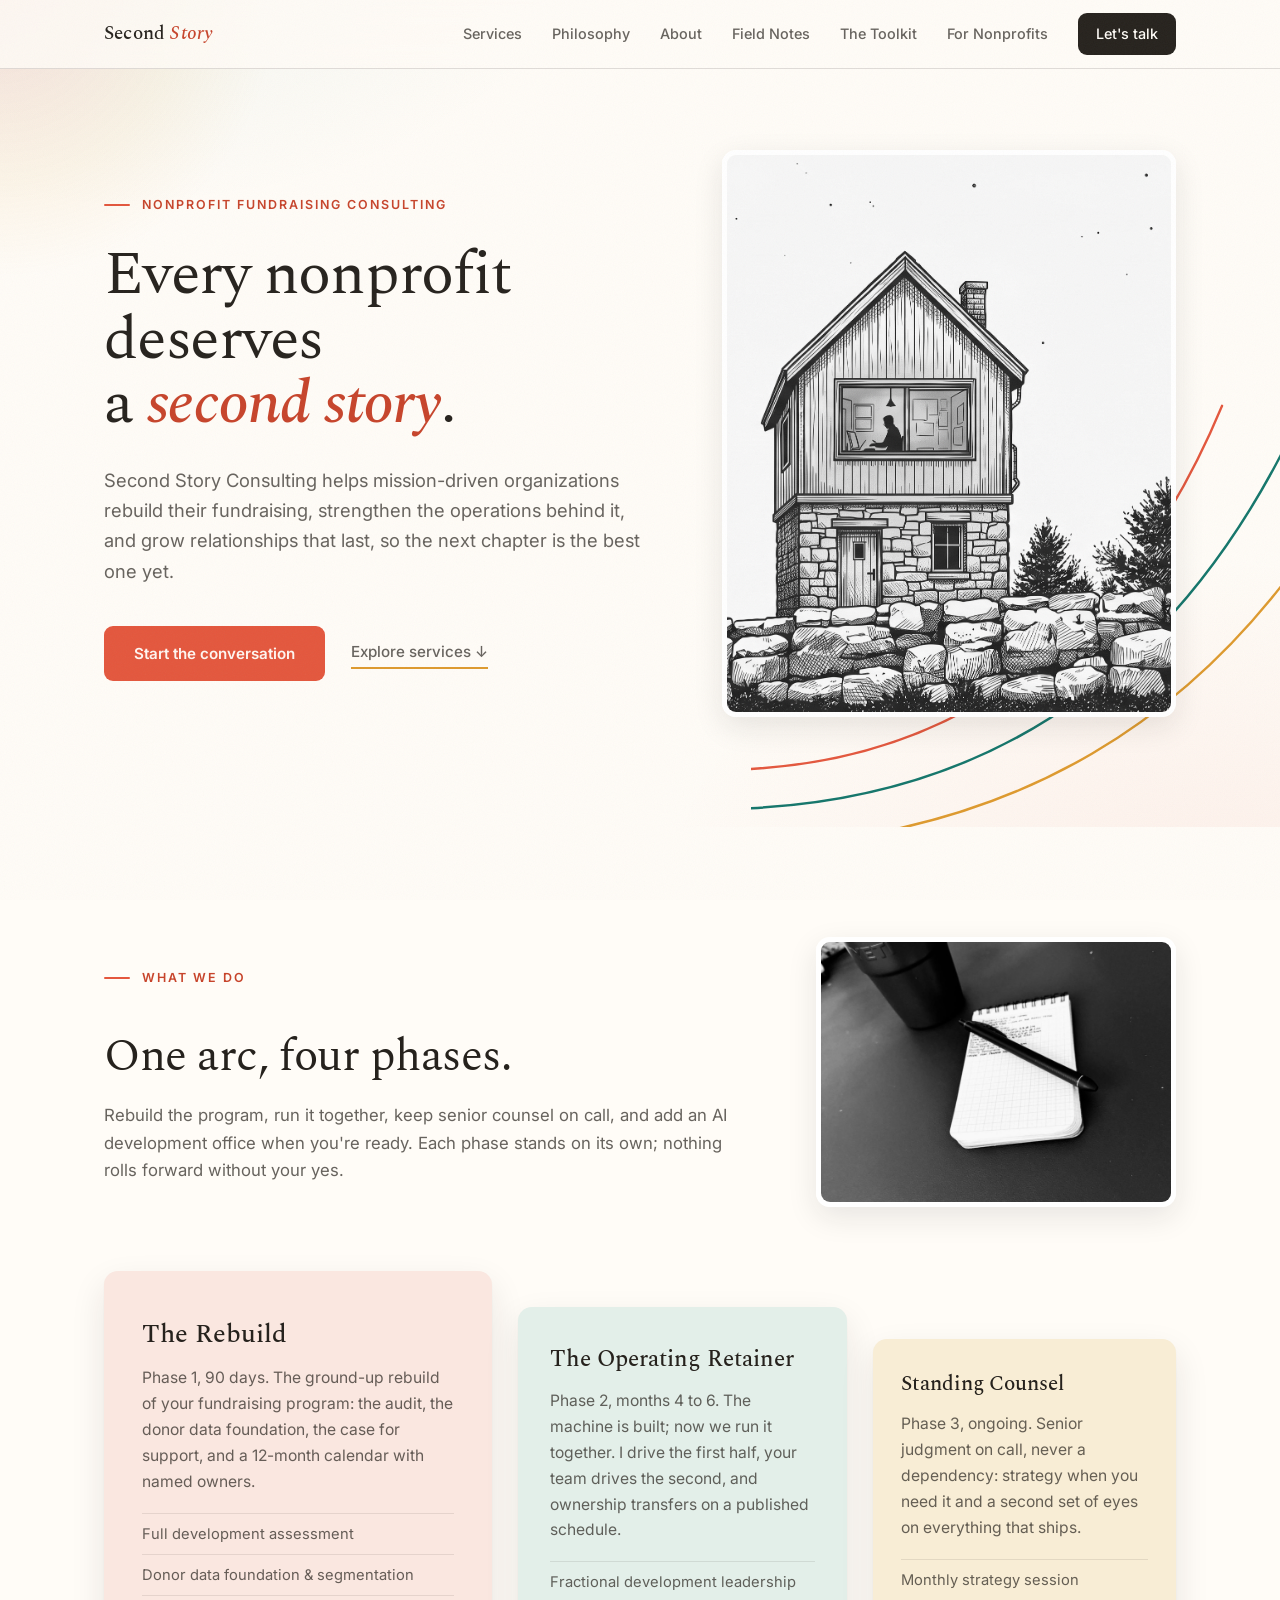
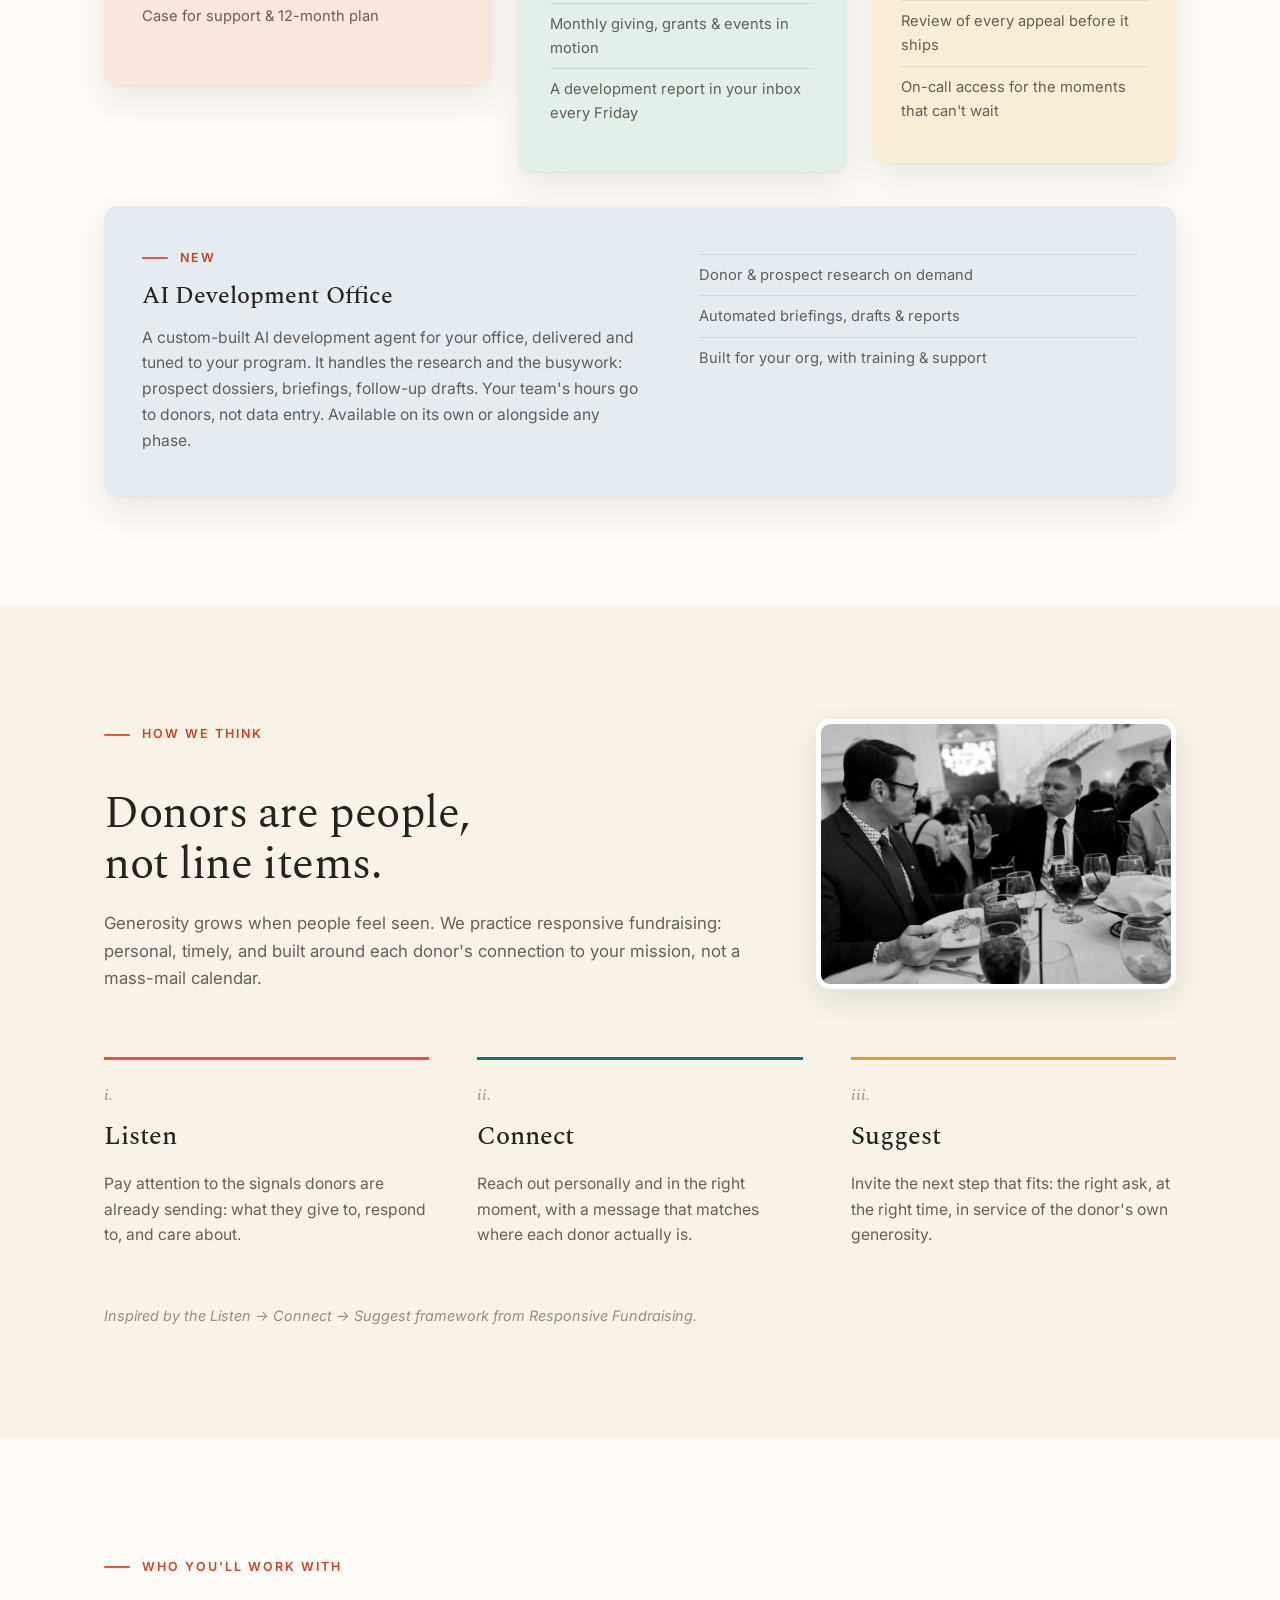
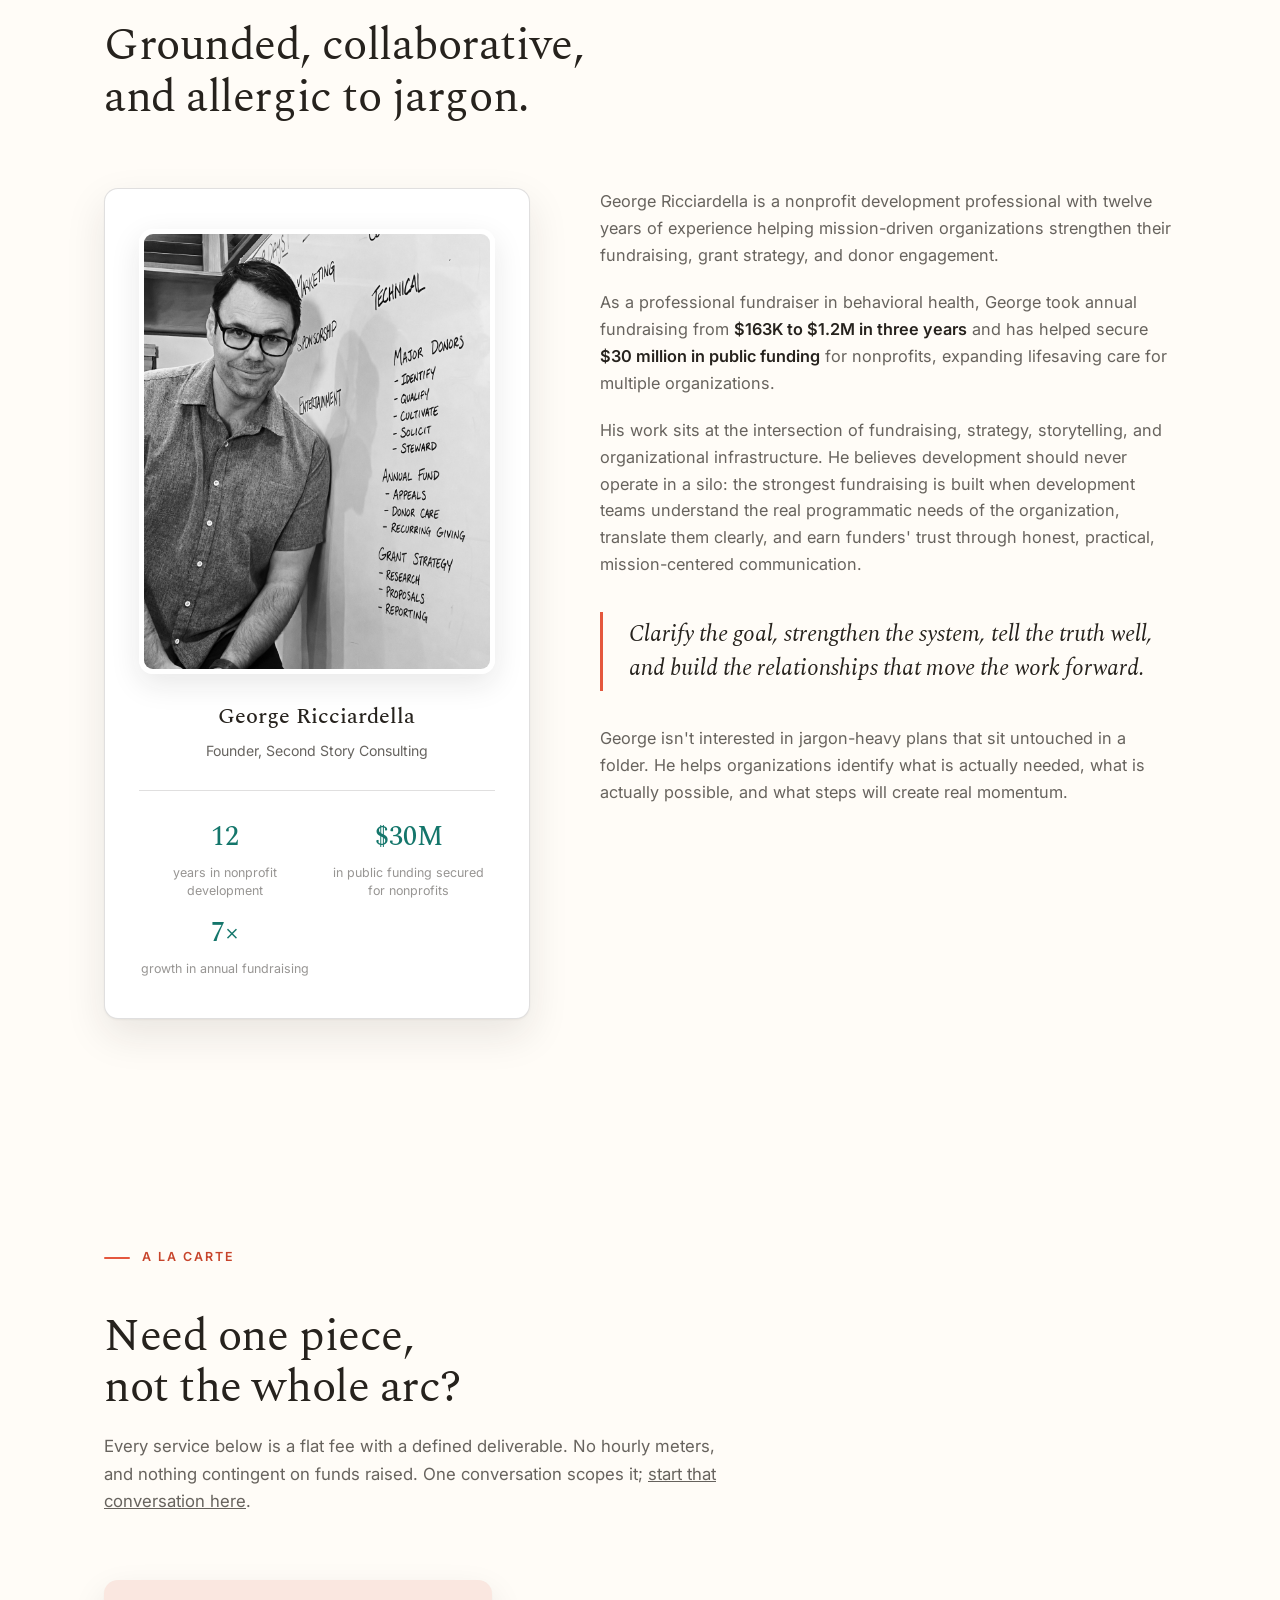
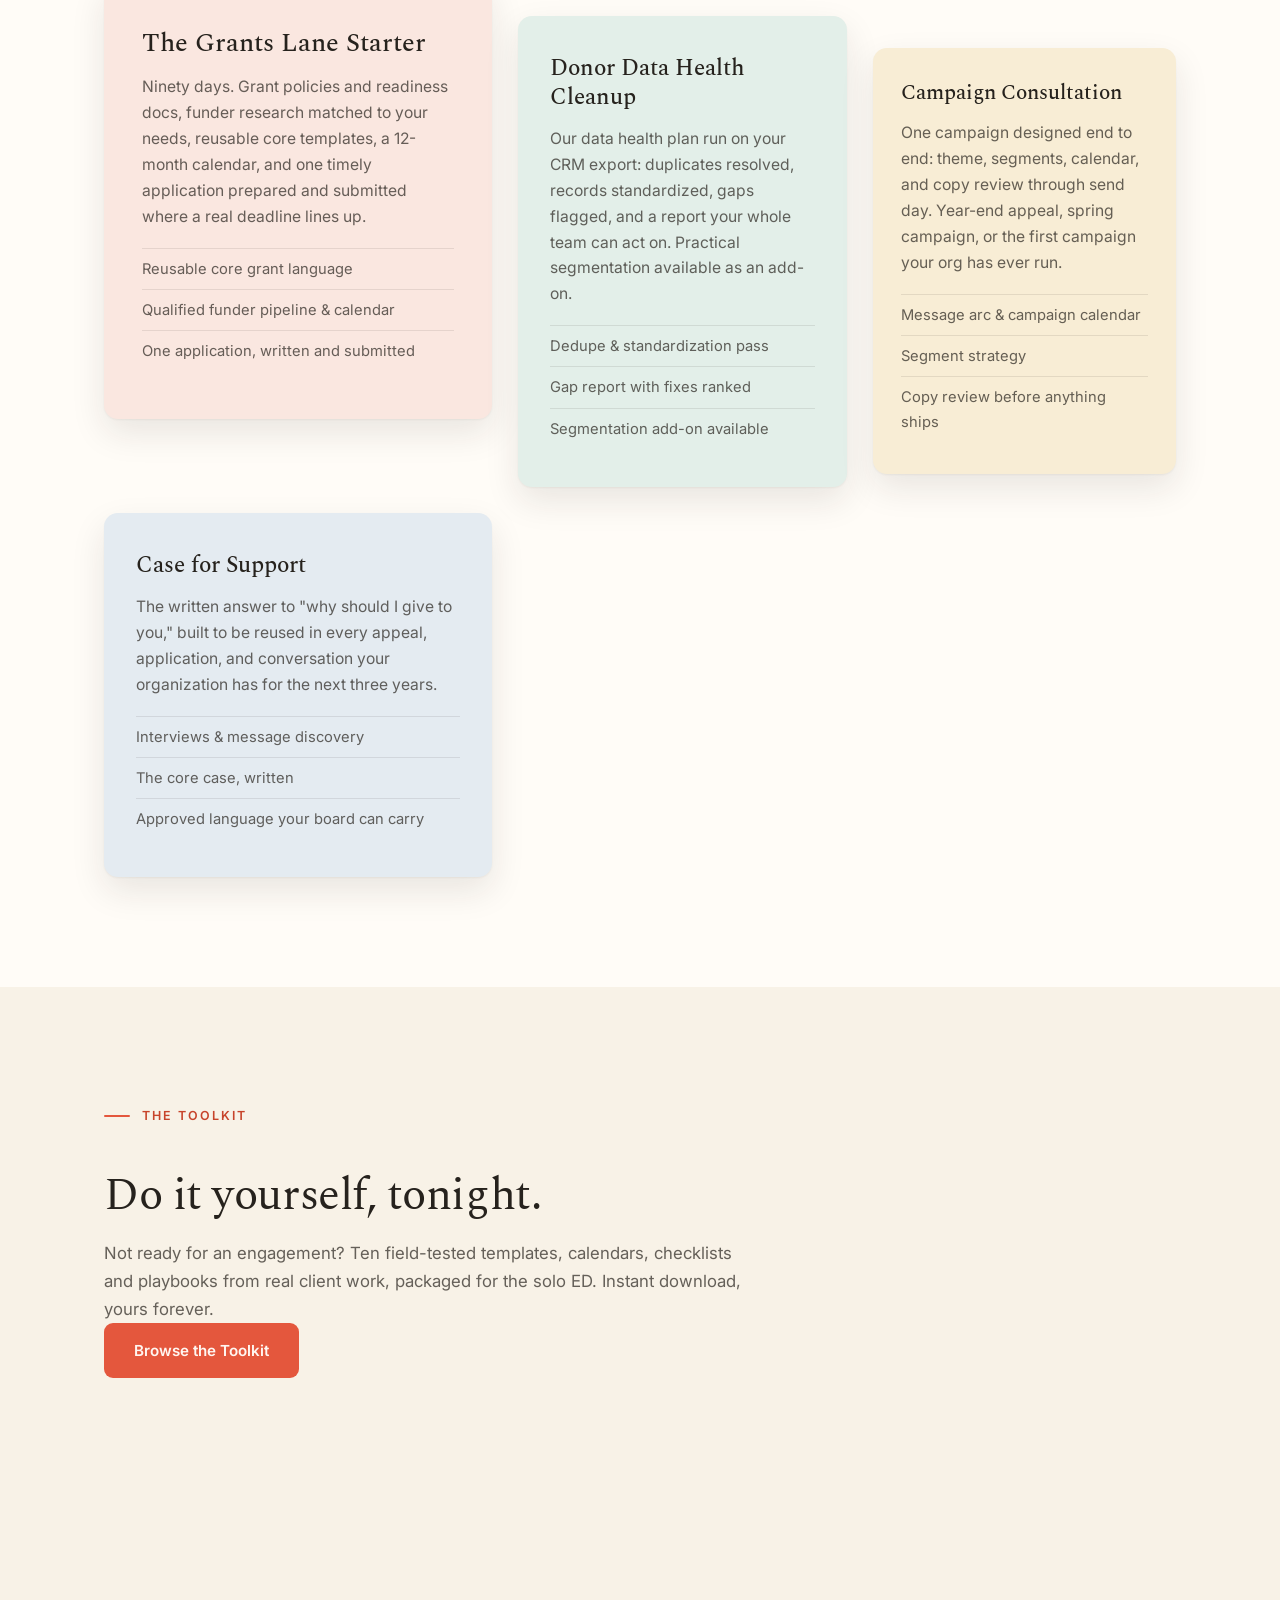
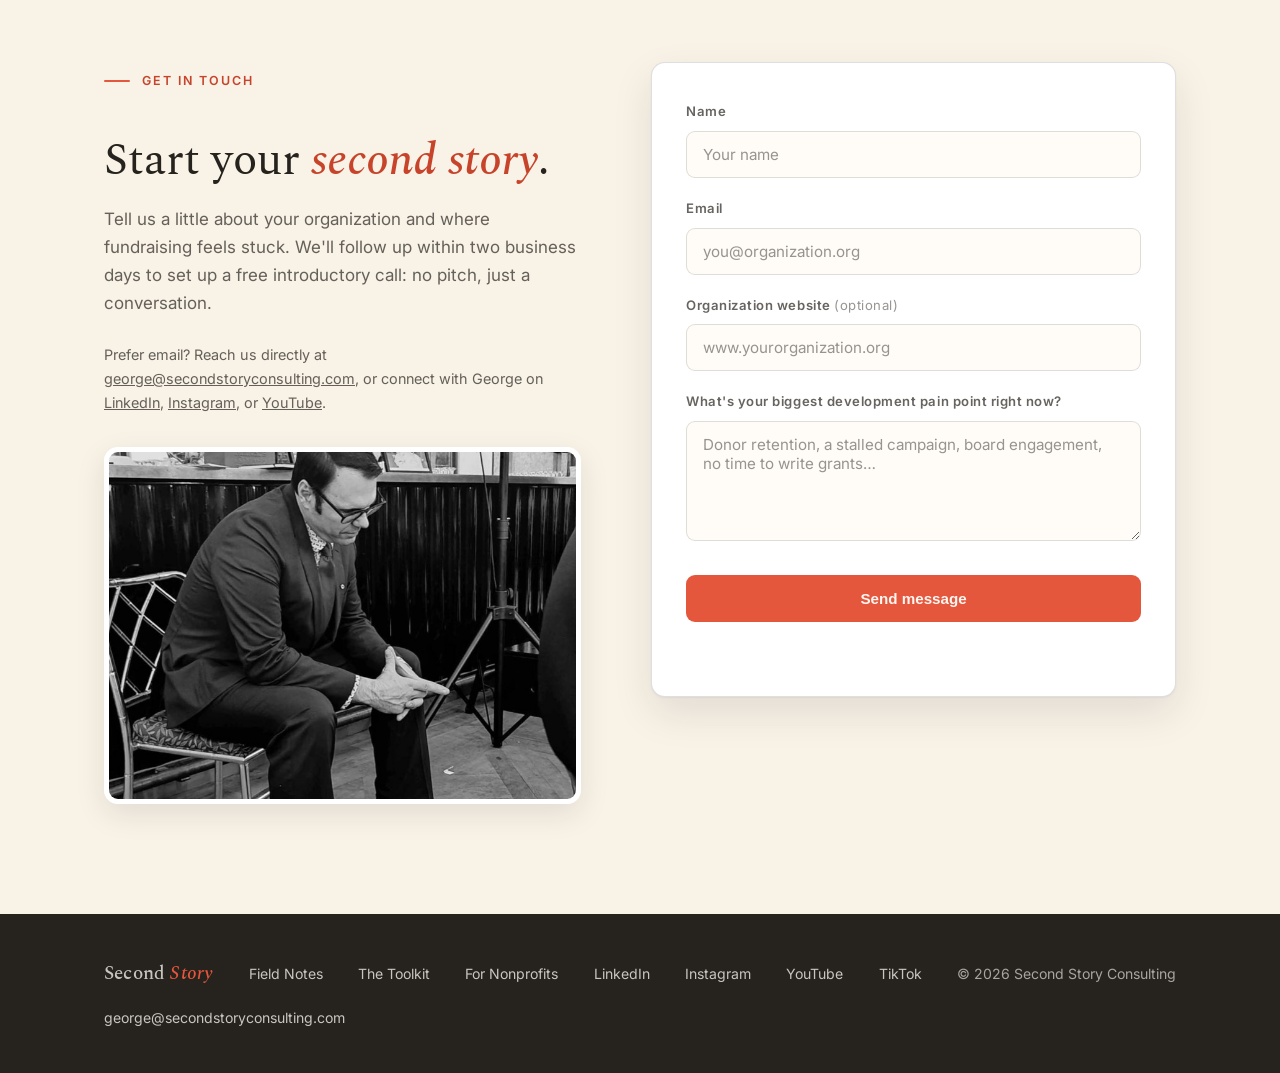
==== commit 38c1a057: "Restore paper-era site; hero art is now the cream line-art engraving; night edition retired per Geor" ====
--- a/index.html
+++ b/index.html
@@ -659,24 +659,6 @@
       .cursor-glow { display: none; }
     }
   </style>
-  <style>
-    html, body { max-width: 100vw; overflow-x: hidden; }
-    img, svg, video { max-width: 100%; height: auto; }
-    @media (max-width: 900px) {
-      .container, section > div { min-width: 0; }
-    }
-  </style>
-
-  <style>
-    .nav { background: rgba(11,22,38,0.92); backdrop-filter: blur(8px); border-bottom: 1px solid rgba(255,252,247,0.08); }
-    .nav .wordmark { color: #FFFCF7; }
-    .nav .wordmark em { color: #E9A63C; }
-    .nav-links a { color: rgba(255,252,247,0.75); }
-    .nav-links a:hover { color: #FFFCF7; }
-    .nav-cta { background: var(--coral); color: #FFFCF7 !important; }
-    .nav-cta:hover { background: var(--coral-deep); }
-  </style>
-
 </head>
 <body>
 
@@ -695,48 +677,30 @@
     </div>
   </nav>
 
-  <!-- ===================== HERO (night edition, 2026-09-11) ===================== -->
-  <style>
-    .night-hero { position: relative; background: #0B1626; overflow: hidden; }
-    .night-hero .nh-bg { position: absolute; inset: 0; background: url("img/night-house.jpg") right center / cover no-repeat; }
-    .night-hero .nh-grade { position: absolute; inset: 0; background: linear-gradient(90deg, rgba(11,22,38,0.85) 0%, rgba(11,22,38,0.42) 45%, rgba(11,22,38,0) 68%); }
-    .night-hero .nh-grade::after { content:""; position:absolute; inset:0; background: linear-gradient(0deg, rgba(11,22,38,0.9) 0%, rgba(11,22,38,0.35) 18%, rgba(11,22,38,0) 32%); }
-    .night-hero .nh-inner { position: relative; z-index: 2; max-width: 1140px; margin: 0 auto; padding: 120px 24px 70px; }
-    .night-hero .eyebrow { color: #E9A63C; }
-    .night-hero .eyebrow::before { background: #E9A63C; }
-    .night-hero h1 { font-family: "Spectral", Georgia, serif; font-weight: 600; font-size: clamp(2.4rem, 5.2vw, 4.35rem); line-height: 1.12; color: #FFFCF7; max-width: 13ch; margin-top: 18px; }
-    .night-hero h1 em { font-style: italic; color: #E9A63C; }
-    .night-hero .nh-sub { font-size: 1.13rem; line-height: 1.7; color: rgba(255,252,247,0.82); max-width: 540px; margin-top: 22px; }
-    .night-hero .nh-ctas { display: flex; align-items: center; gap: 20px; margin-top: 36px; flex-wrap: wrap; }
-    .night-hero .nh-btn { background: var(--coral); color: #FFFCF7; font-weight: 600; font-size: 1.02rem; padding: 15px 30px; border-radius: 10px; text-decoration: none; transition: background 0.2s ease; }
-    .night-hero .nh-btn:hover { background: var(--coral-deep); }
-    .night-hero .nh-ghost { color: #FFFCF7; font-weight: 500; text-decoration: none; border-bottom: 1px solid rgba(255,252,247,0.4); padding-bottom: 2px; }
-    .night-hero .nh-stats { display: flex; gap: 54px; margin-top: 84px; flex-wrap: wrap; }
-    .night-hero .nh-stat .n { font-family: "Spectral", Georgia, serif; font-weight: 600; font-size: 2rem; color: #E9A63C; }
-    .night-hero .nh-stat .l { font-size: 0.85rem; color: rgba(255,252,247,0.62); margin-top: 4px; max-width: 160px; }
-    @media (max-width: 900px) {
-      .night-hero .nh-bg { background-position: 74% center; }
-      .night-hero .nh-grade { background: linear-gradient(180deg, rgba(11,22,38,0.9) 0%, rgba(11,22,38,0.82) 60%, rgba(11,22,38,0.55) 100%); }
-      .night-hero .nh-inner { padding-top: 96px; }
-      .night-hero .nh-stats { gap: 30px; margin-top: 56px; }
-    }
-  </style>
-  <header class="night-hero" id="top">
-    <div class="nh-bg" role="img" aria-label="An engraving of a house at night, one warm light on in the second-story window"></div>
-    <div class="nh-grade"></div>
-    <div class="nh-inner">
-      <span class="eyebrow rise">Nonprofit fundraising consulting</span>
-      <h1 class="rise rise-2">Every nonprofit deserves a <em>second&nbsp;story</em>.</h1>
-      <p class="nh-sub rise rise-3">Small nonprofits do the biggest work with the least machinery. Second Story installs working fundraising systems, and the capacity to run them, designed from day one to survive the consultant's departure.</p>
-      <div class="nh-ctas rise rise-4">
-        <a class="nh-btn" href="#contact">Start with an assessment</a>
-        <a class="nh-ghost" href="#services">See how it works</a>
+  <!-- ============================ HERO ============================ -->
+  <header class="hero" id="top">
+    <svg class="hero-arc" viewBox="0 0 600 520" aria-hidden="true">
+      <path class="arc-coral"    d="M0,430 C210,418 380,300 480,60"/>
+      <path class="arc-teal"     d="M0,470 C240,458 420,340 540,110"/>
+      <path class="arc-marigold" d="M0,510 C270,498 460,380 592,170"/>
+    </svg>
+    <div class="container hero-grid">
+      <div class="hero-content">
+        <span class="eyebrow rise">Nonprofit fundraising consulting</span>
+        <h1 class="rise rise-2">Every nonprofit deserves a <em>second&nbsp;story</em>.</h1>
+        <p class="rise rise-3">
+          Second Story Consulting helps mission-driven organizations rebuild their
+          fundraising, strengthen the operations behind it, and grow relationships
+          that last, so the next chapter is the best one yet.
+        </p>
+        <div class="hero-actions rise rise-4">
+          <a class="btn-primary" href="#contact">Start the conversation</a>
+          <a class="btn-ghost" href="#services">Explore services ↓</a>
+        </div>
       </div>
-      <div class="nh-stats rise rise-4">
-        <div class="nh-stat"><div class="n">$27M</div><div class="l">institutional funding secured</div></div>
-        <div class="nh-stat"><div class="n">7.5&times;</div><div class="l">giving growth in three years</div></div>
-        <div class="nh-stat"><div class="n">118 &rarr; 413</div><div class="l">donor file, tripled</div></div>
-      </div>
+      <figure class="hero-photo rise rise-3">
+        <img class="photo" src="img/hero-engraving.jpg" alt="A line-art engraving of a two-story house, a warm light on in the second-story window">
+      </figure>
     </div>
   </header>
 
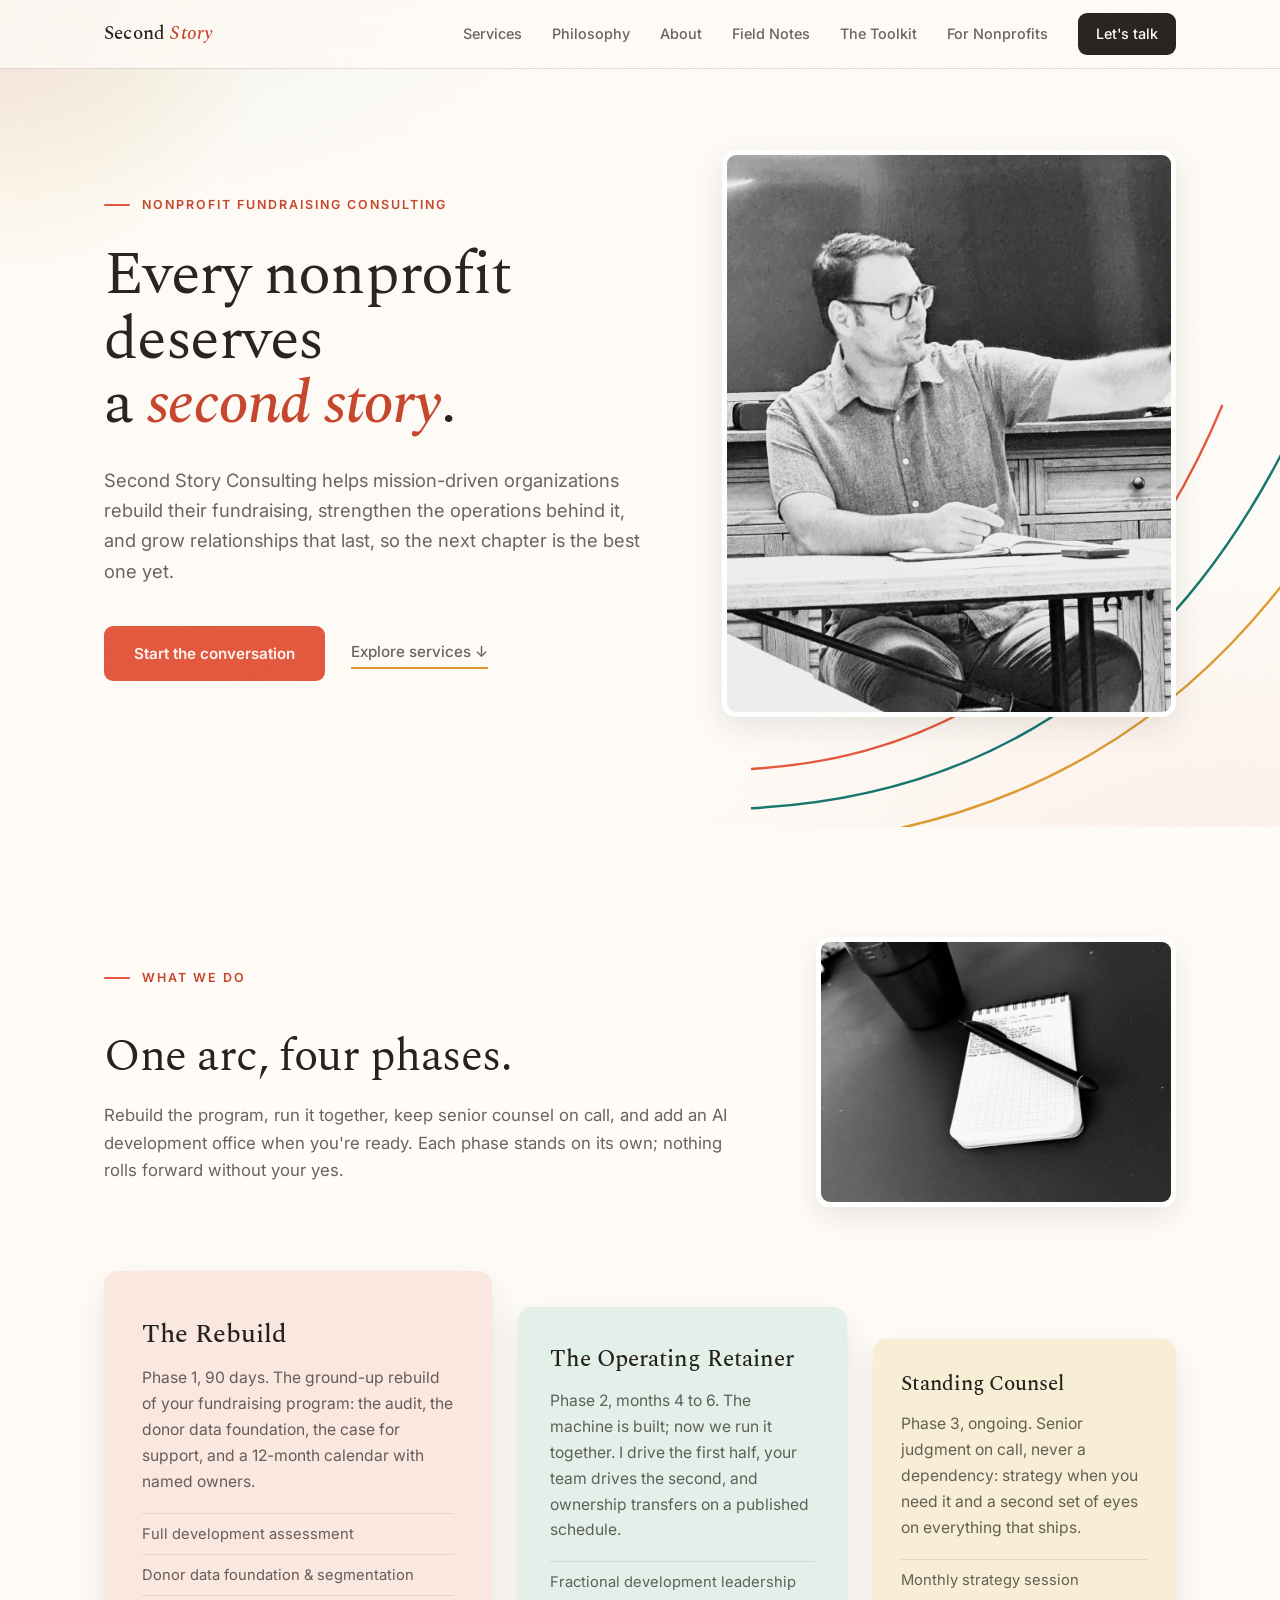
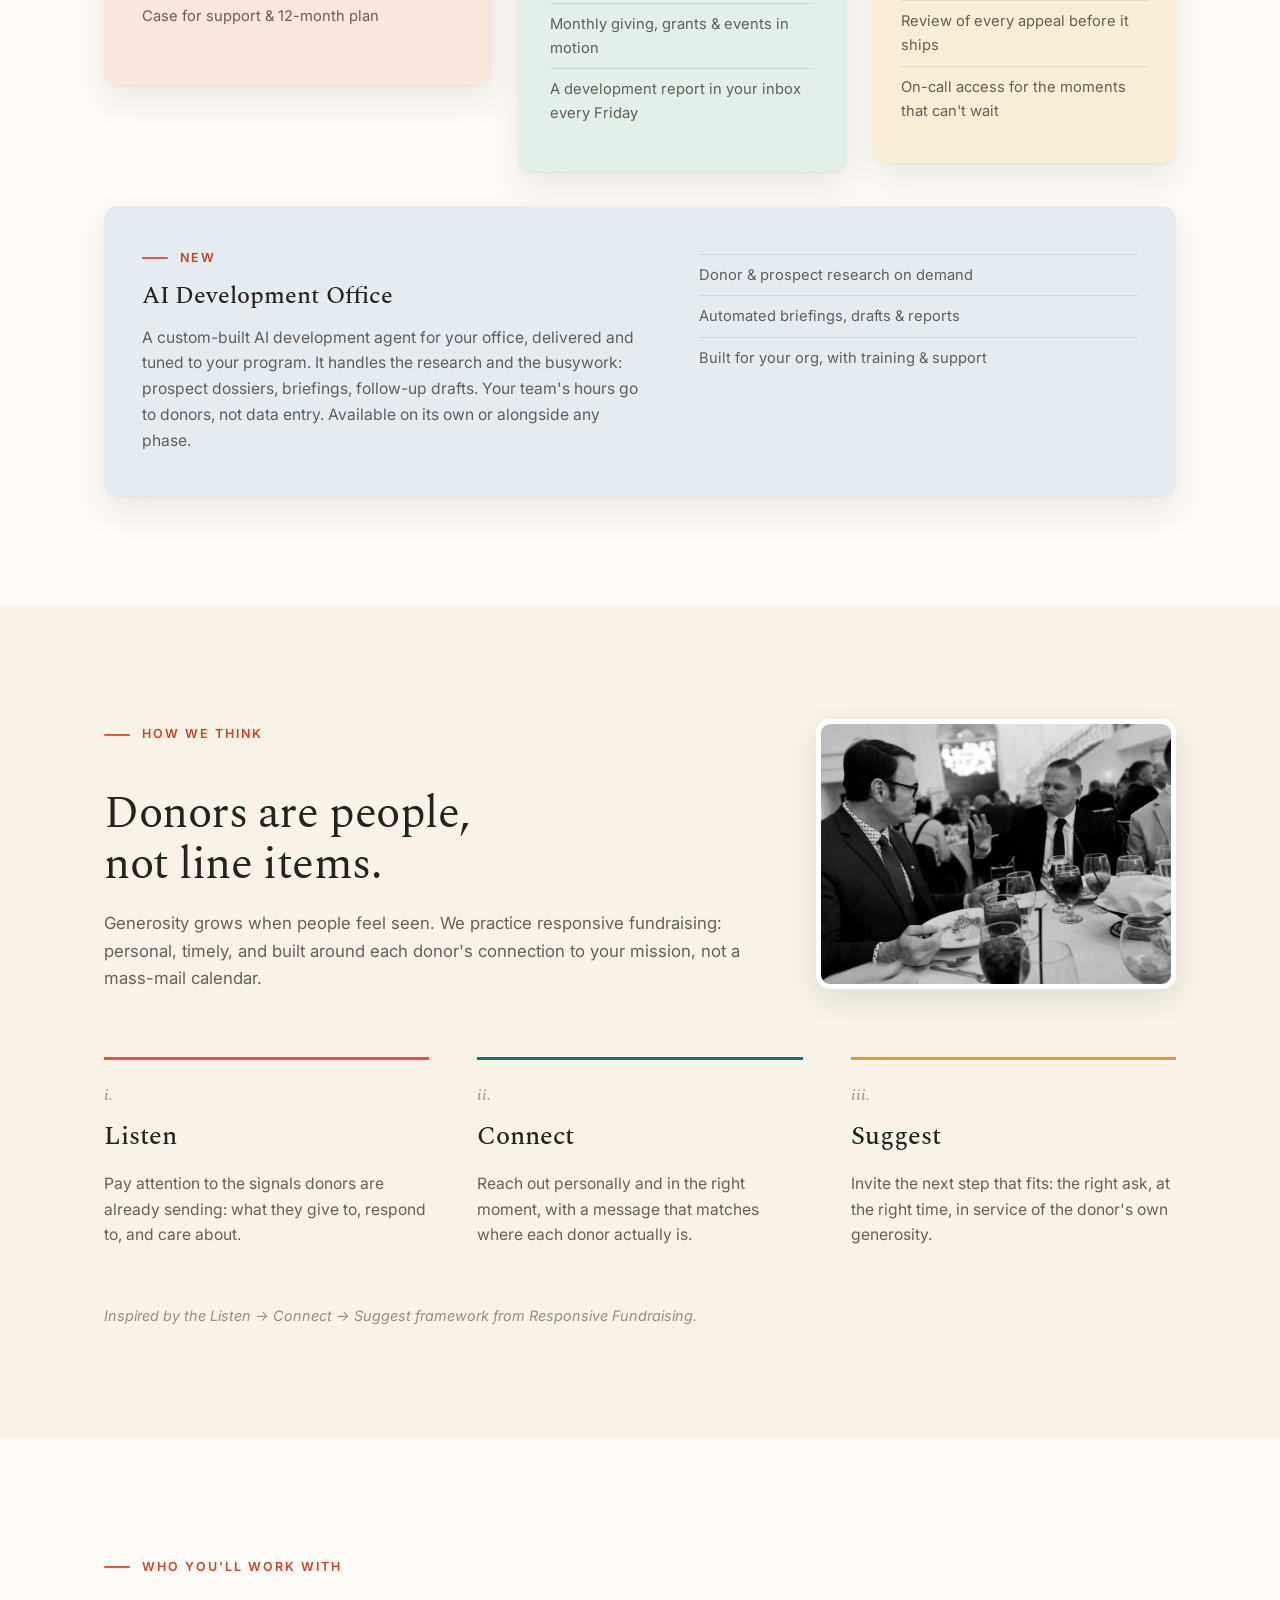
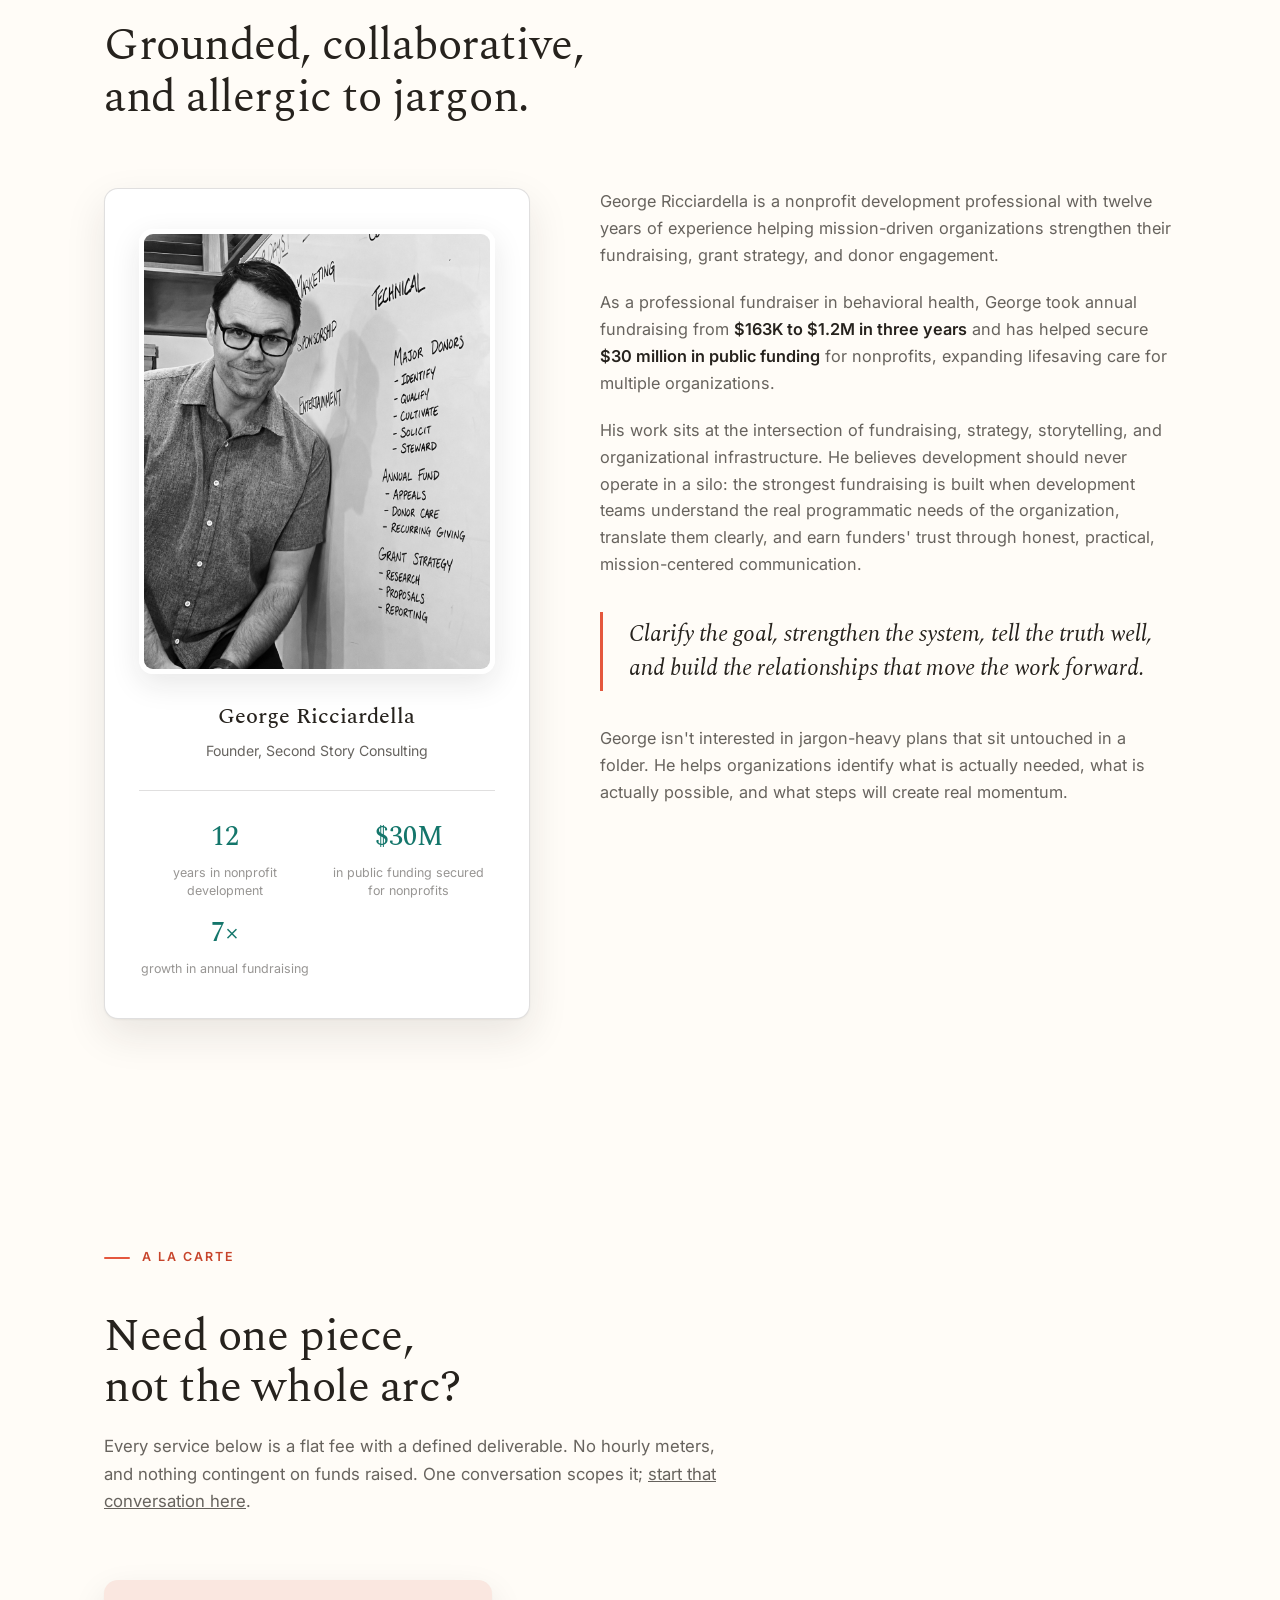
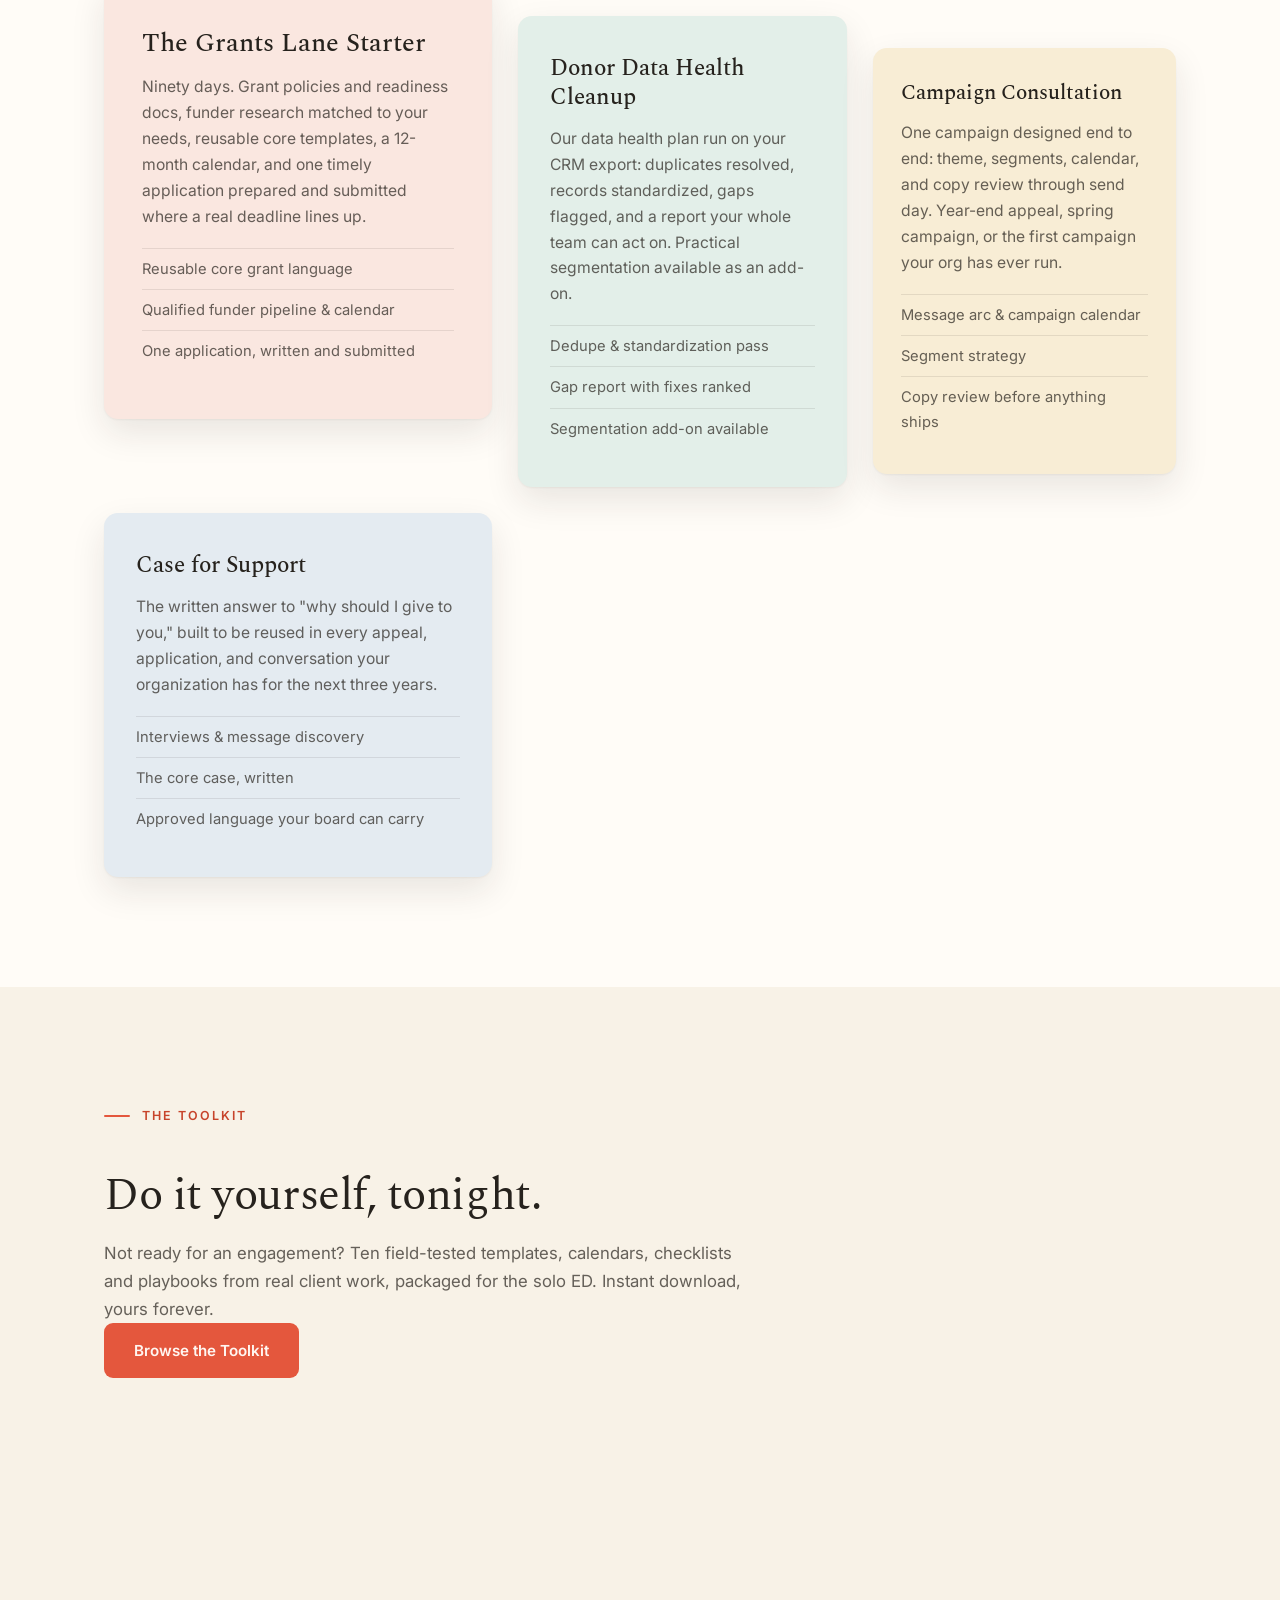
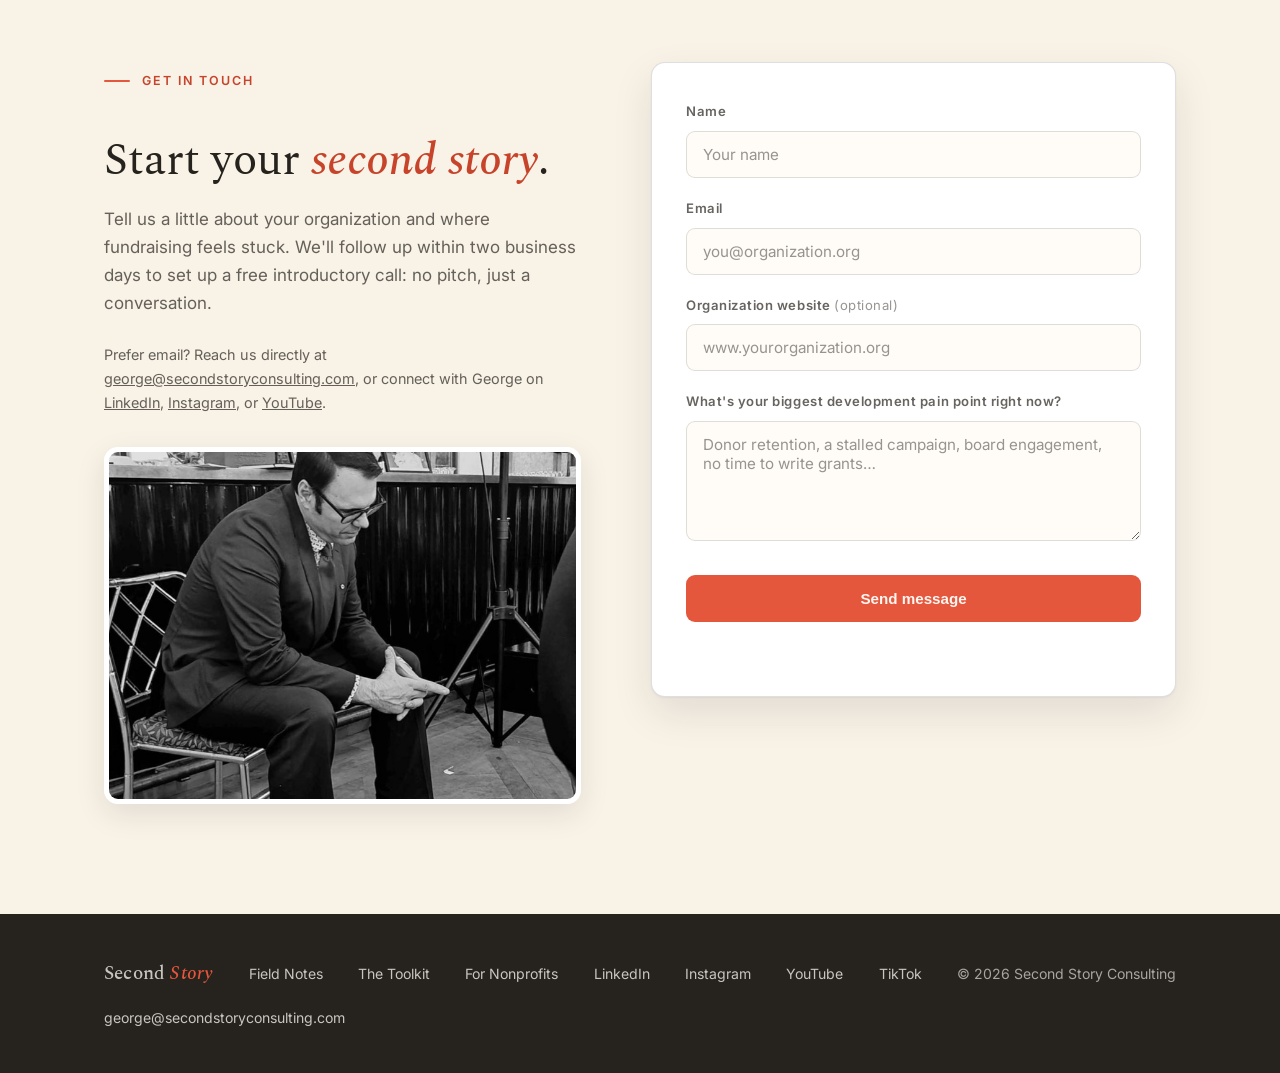
==== commit ce6bdc7e: "Hero image back to George's workshop photo Co-Authored-By: Claude Fable 5 <noreply@anthropic.com>" ====
--- a/index.html
+++ b/index.html
@@ -15,7 +15,7 @@
 
   <link rel="preconnect" href="https://fonts.googleapis.com">
   <link rel="preconnect" href="https://fonts.gstatic.com" crossorigin>
-  <link href="https://fonts.googleapis.com/css2?family=Spectral:wght@500;600;700&family=Inter:wght@400;500;600&display=swap" rel="stylesheet">
+  <link href="https://fonts.googleapis.com/css2?family=DM+Serif+Display:ital@0;1&family=Spectral:wght@500;600;700&family=Inter:wght@400;500;600&display=swap" rel="stylesheet">
 
   <style>
     /* ============================================================
@@ -232,7 +232,7 @@
       border-radius: 2px;
       background: var(--coral);
     }
-    .hero h1 {
+    .hero h1 { font-family: "DM Serif Display", Georgia, serif; font-weight: 400;
       font-family: var(--font-display);
       font-weight: 400;
       font-size: clamp(2.6rem, 4.8vw, 4.1rem);
@@ -699,7 +699,7 @@
         </div>
       </div>
       <figure class="hero-photo rise rise-3">
-        <img class="photo" src="img/hero-engraving.jpg" alt="A line-art engraving of a two-story house, a warm light on in the second-story window">
+        <img class="photo" src="img/workshop.jpg" alt="George Ricciardella leading a fundraising planning workshop">
       </figure>
     </div>
   </header>
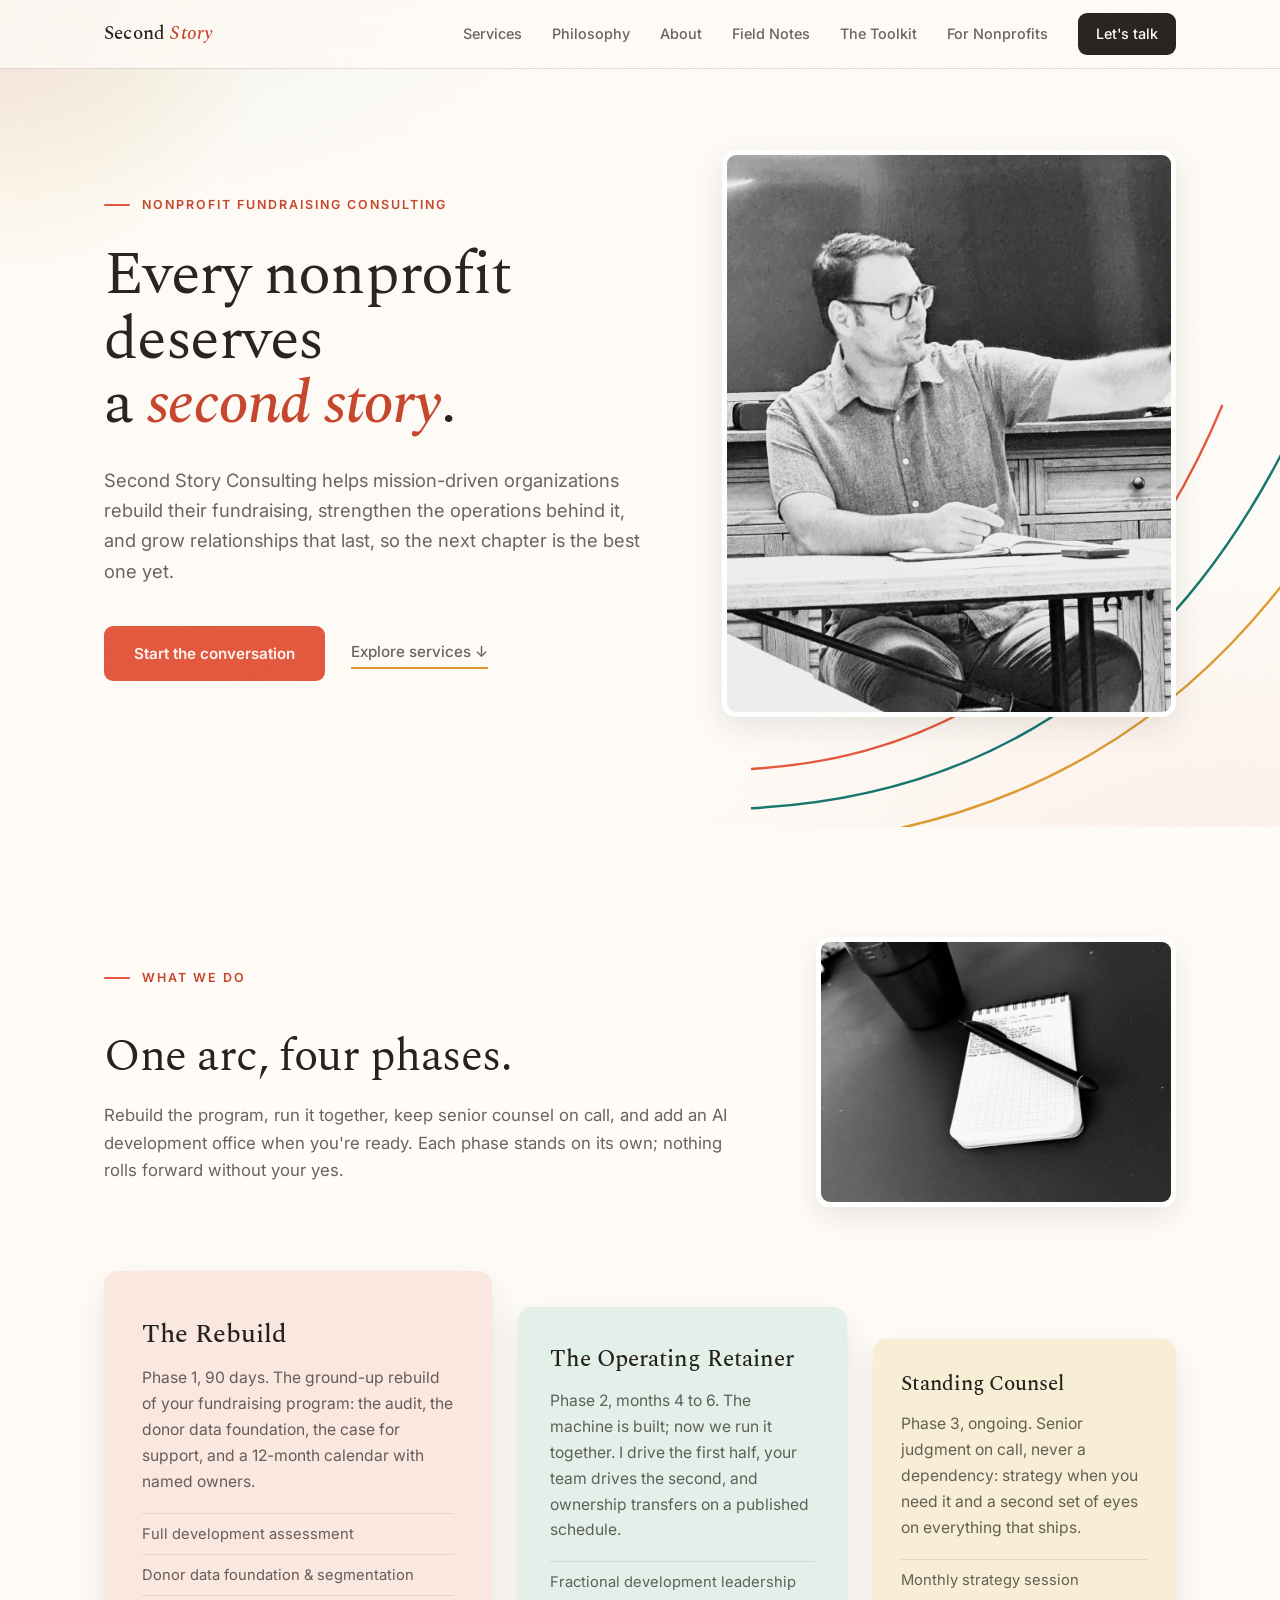
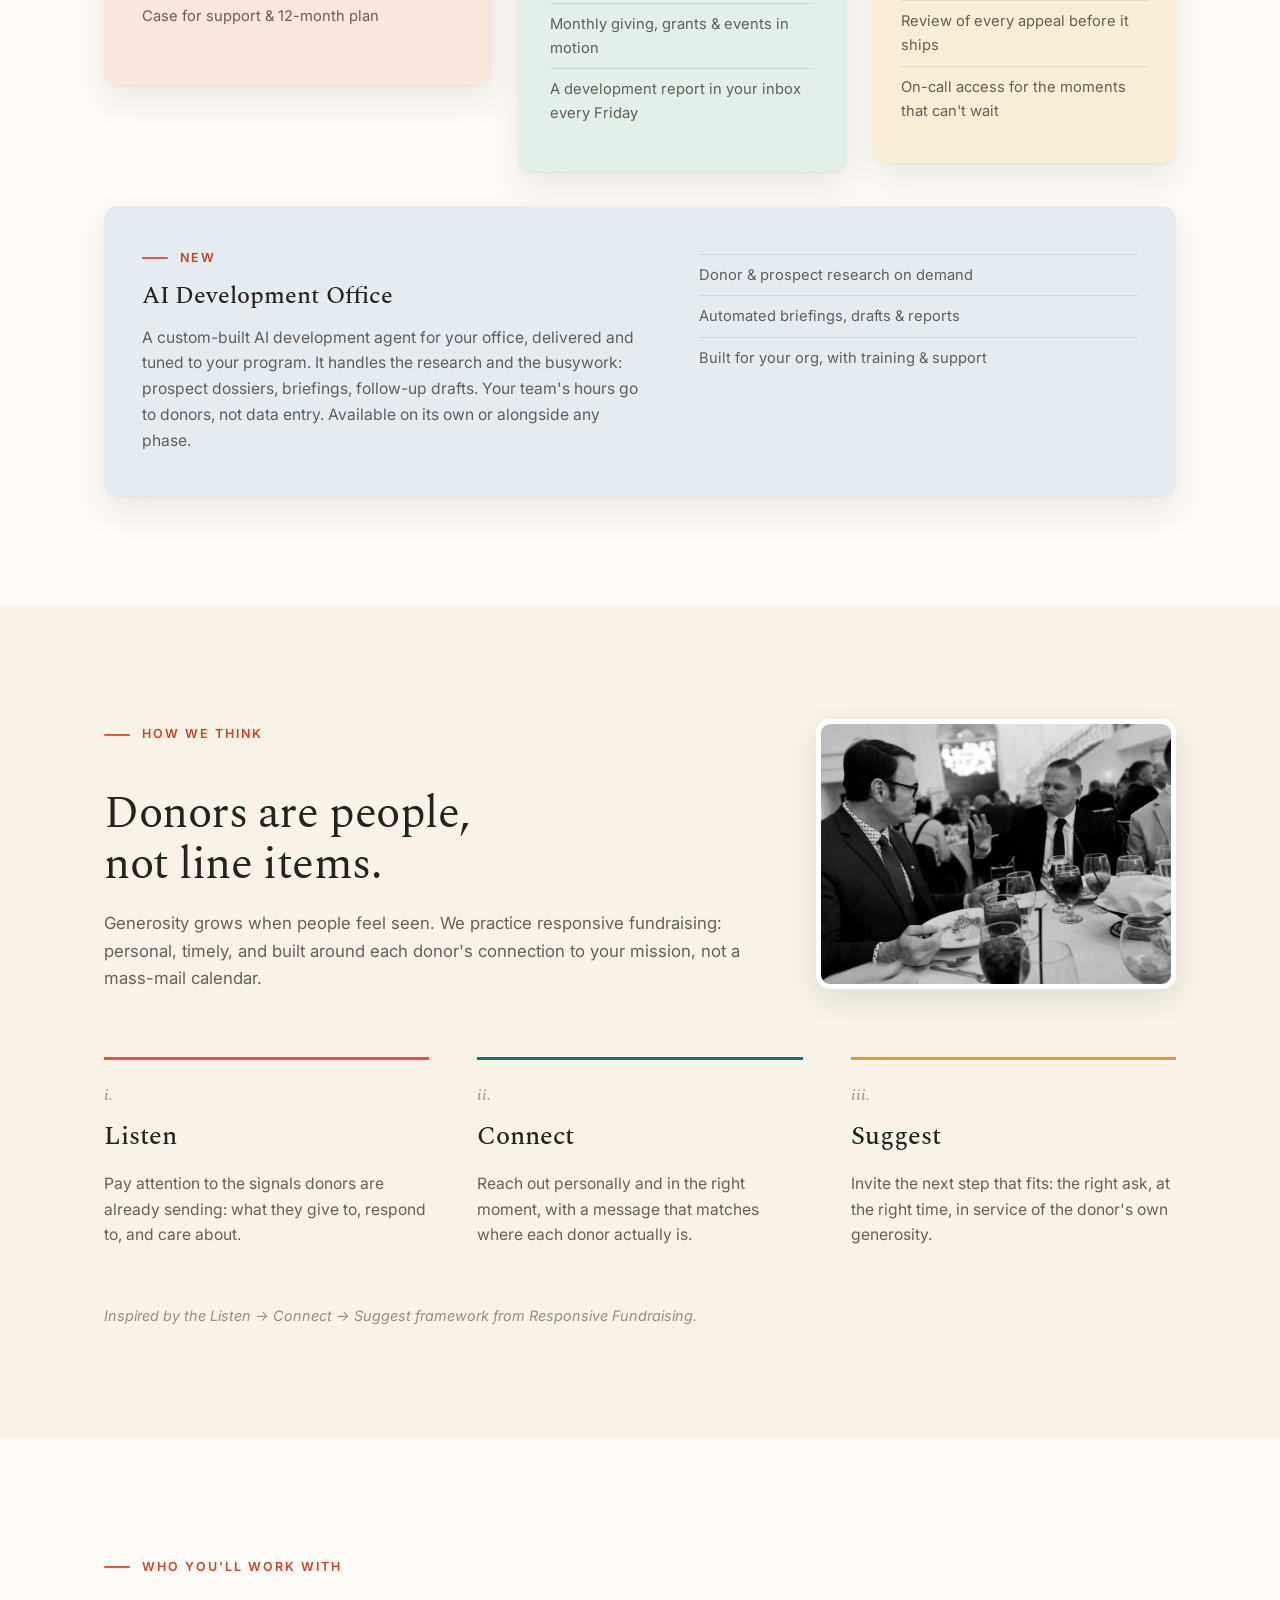
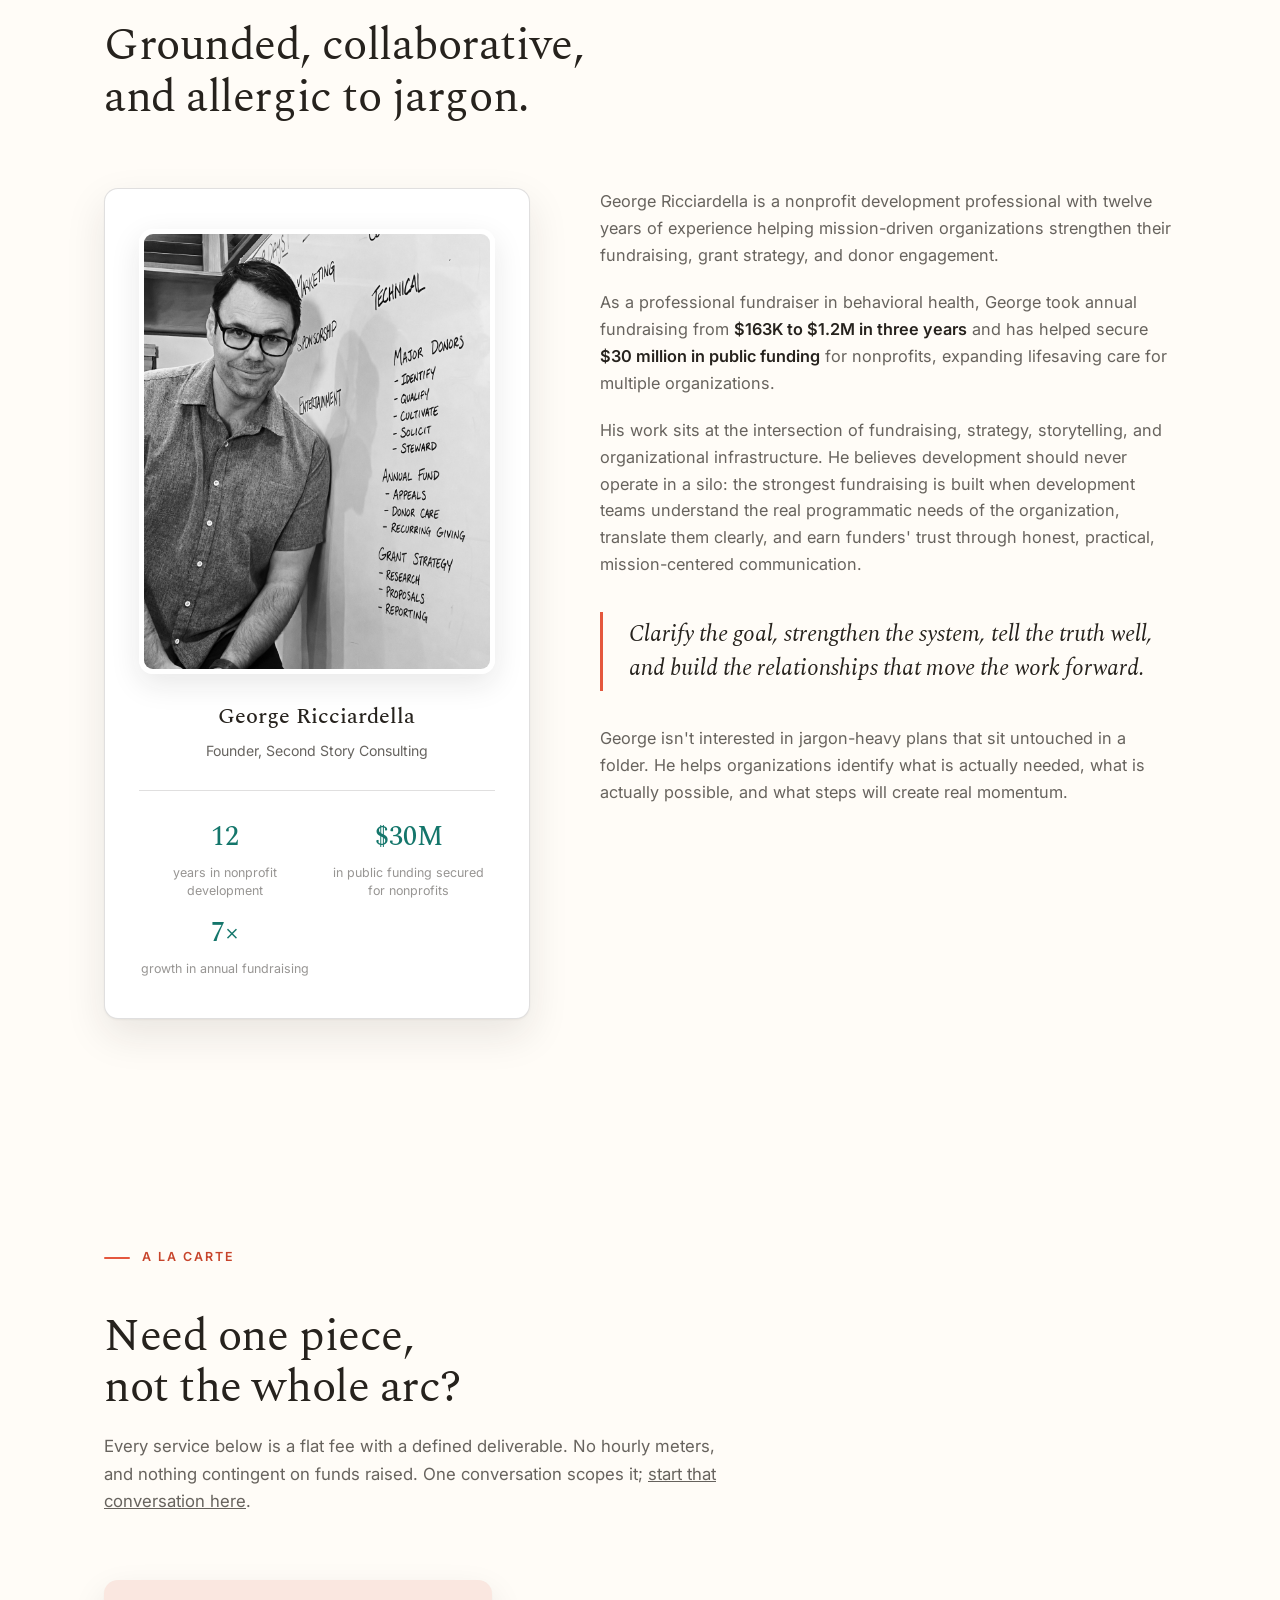
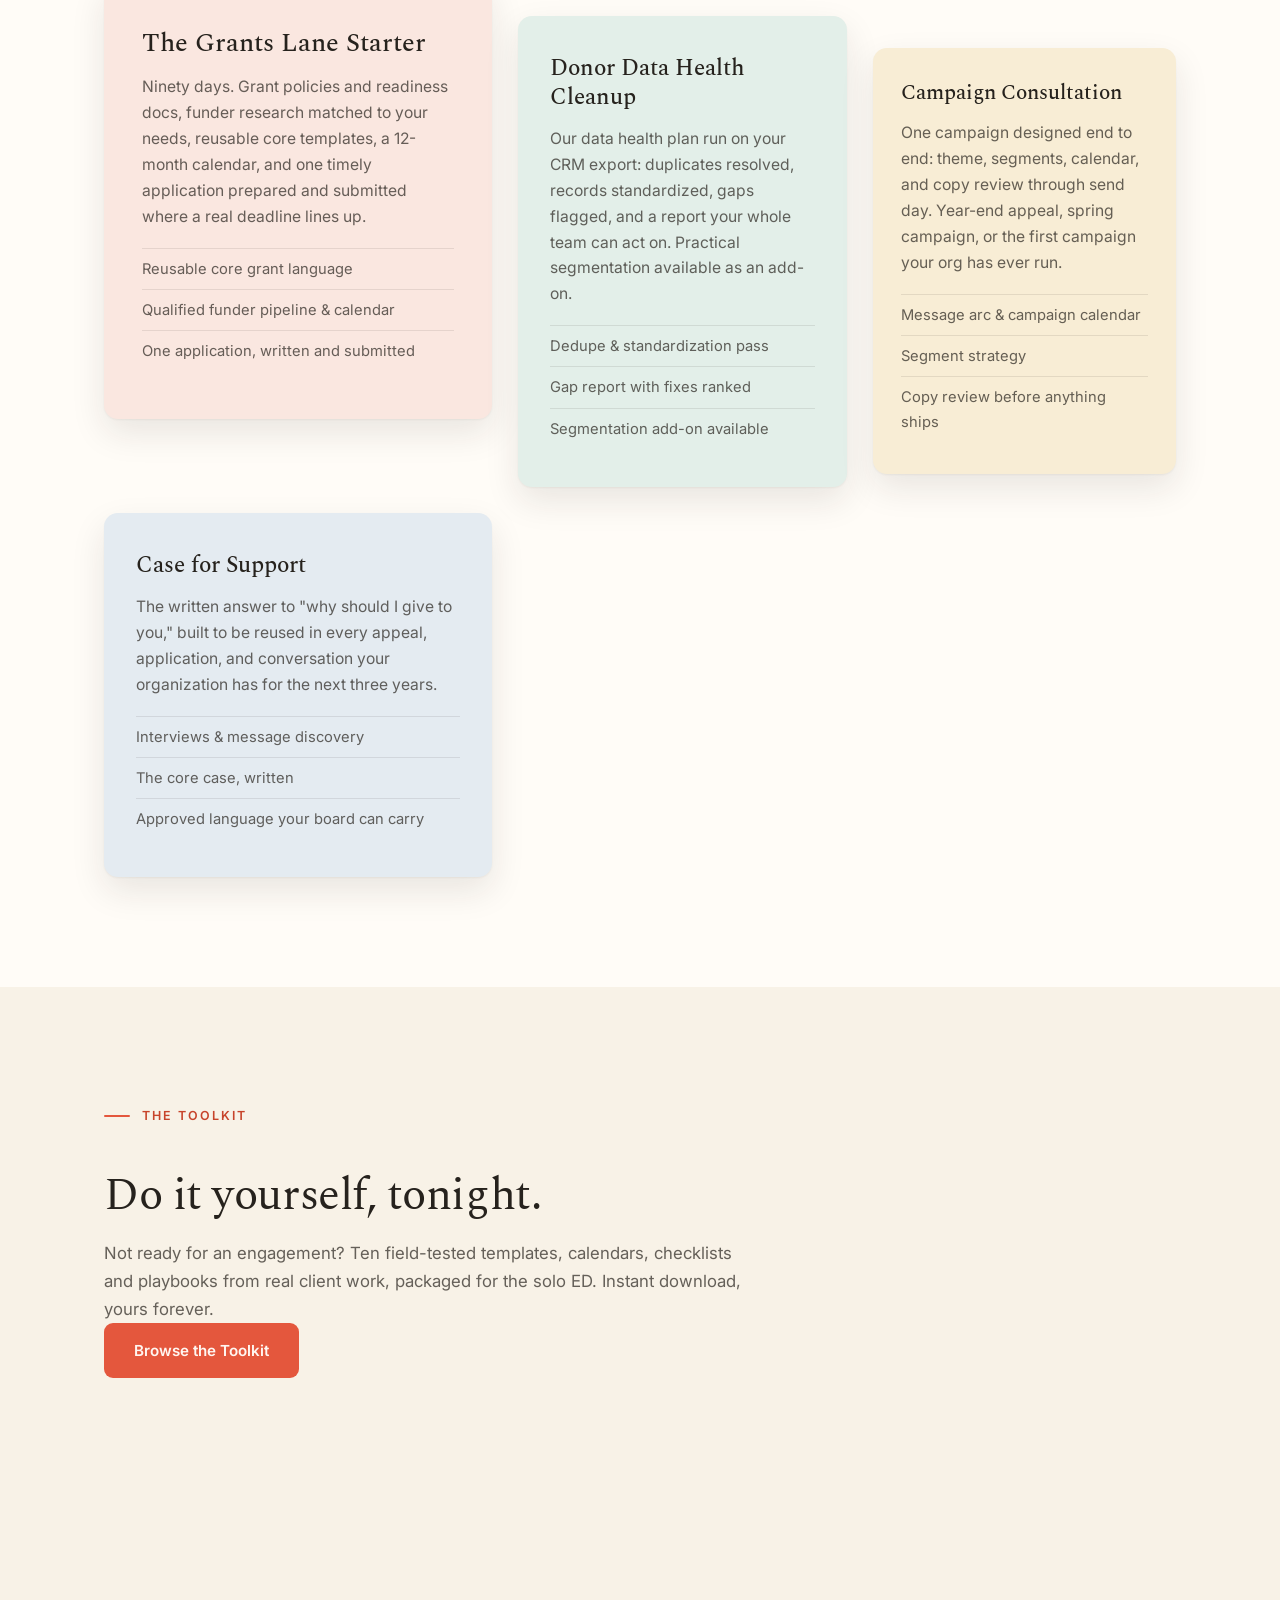
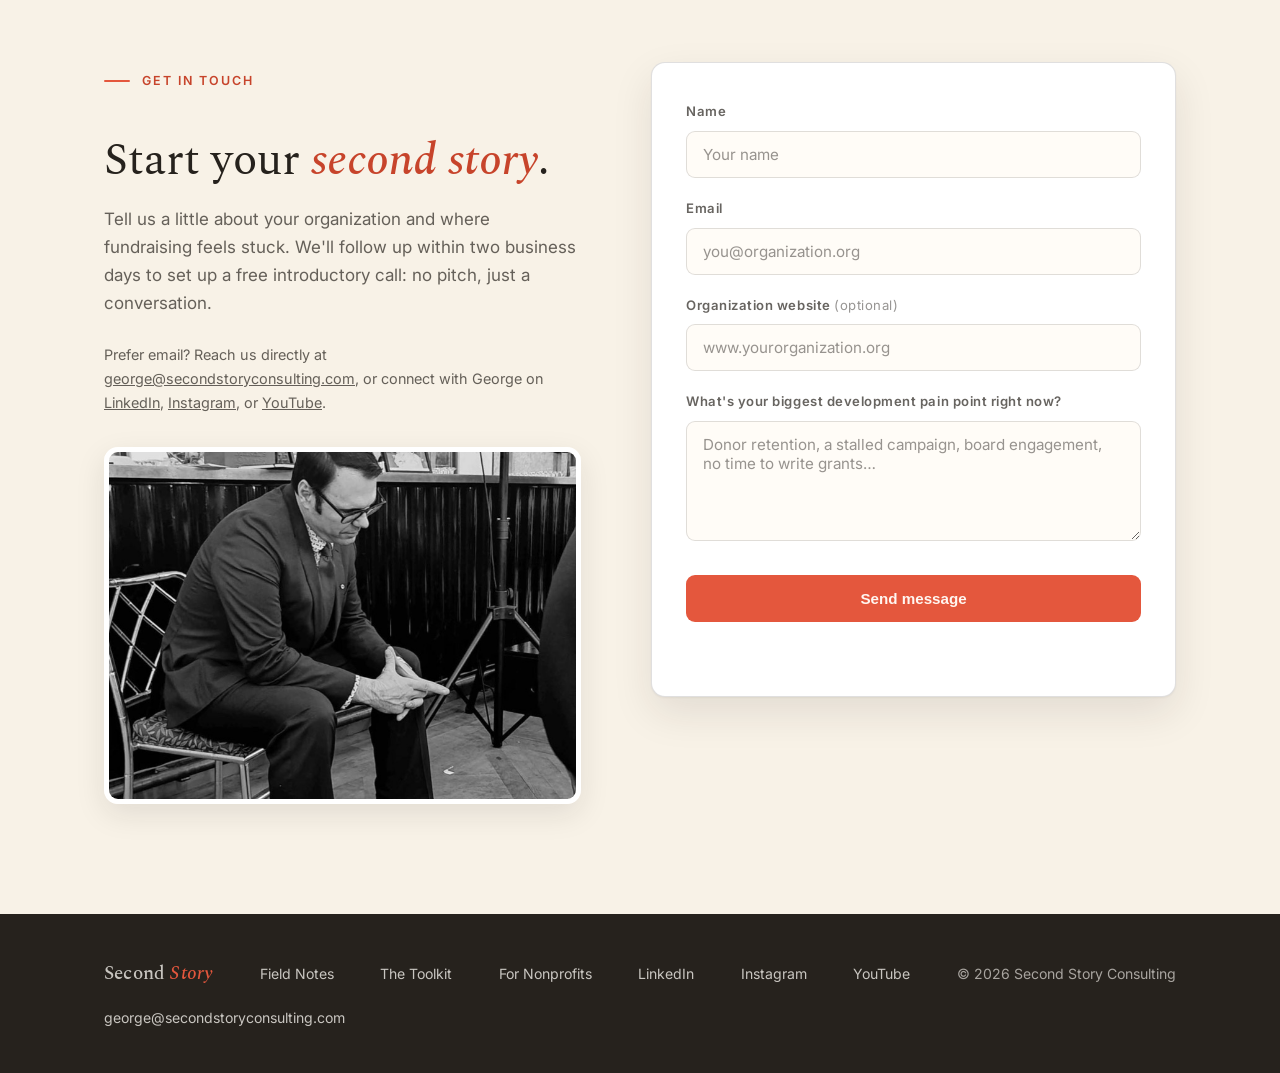
==== commit 235b45ac: "Footer: TikTok link removed from every page (George, Nov 1: not a Second Story channel) Co-Authored-" ====
--- a/index.html
+++ b/index.html
@@ -981,7 +981,6 @@
       <a href="https://www.linkedin.com/in/georgericciardella" target="_blank" rel="noopener">LinkedIn</a>
       <a href="https://www.instagram.com/secondstoryconsulting/" target="_blank" rel="noopener">Instagram</a>
       <a href="https://www.youtube.com/@SecondStoryConsulting" target="_blank" rel="noopener">YouTube</a>
-      <a href="https://www.tiktok.com/@secondstoryconsulting" target="_blank" rel="noopener">TikTok</a>
       <span>© 2026 Second Story Consulting</span>
       <a href="mailto:george@secondstoryconsulting.com">george@secondstoryconsulting.com</a>
     </div>
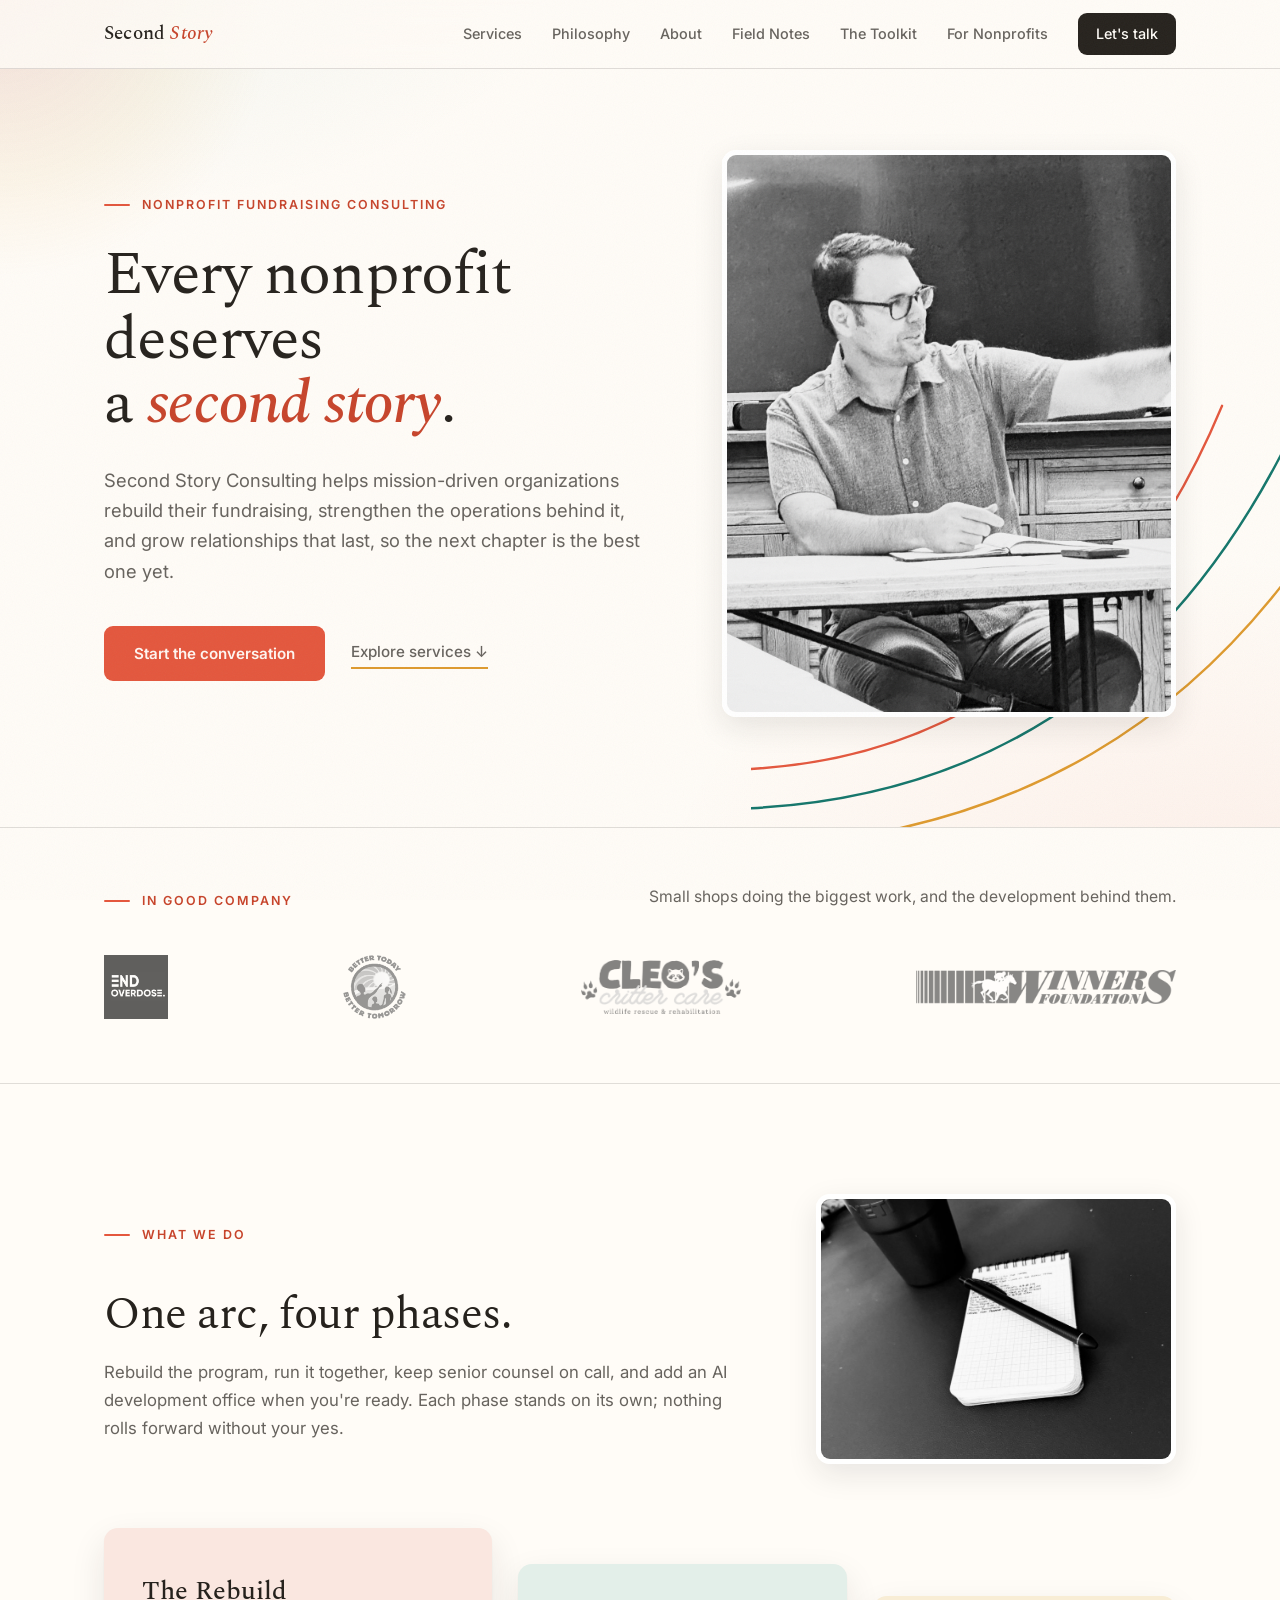
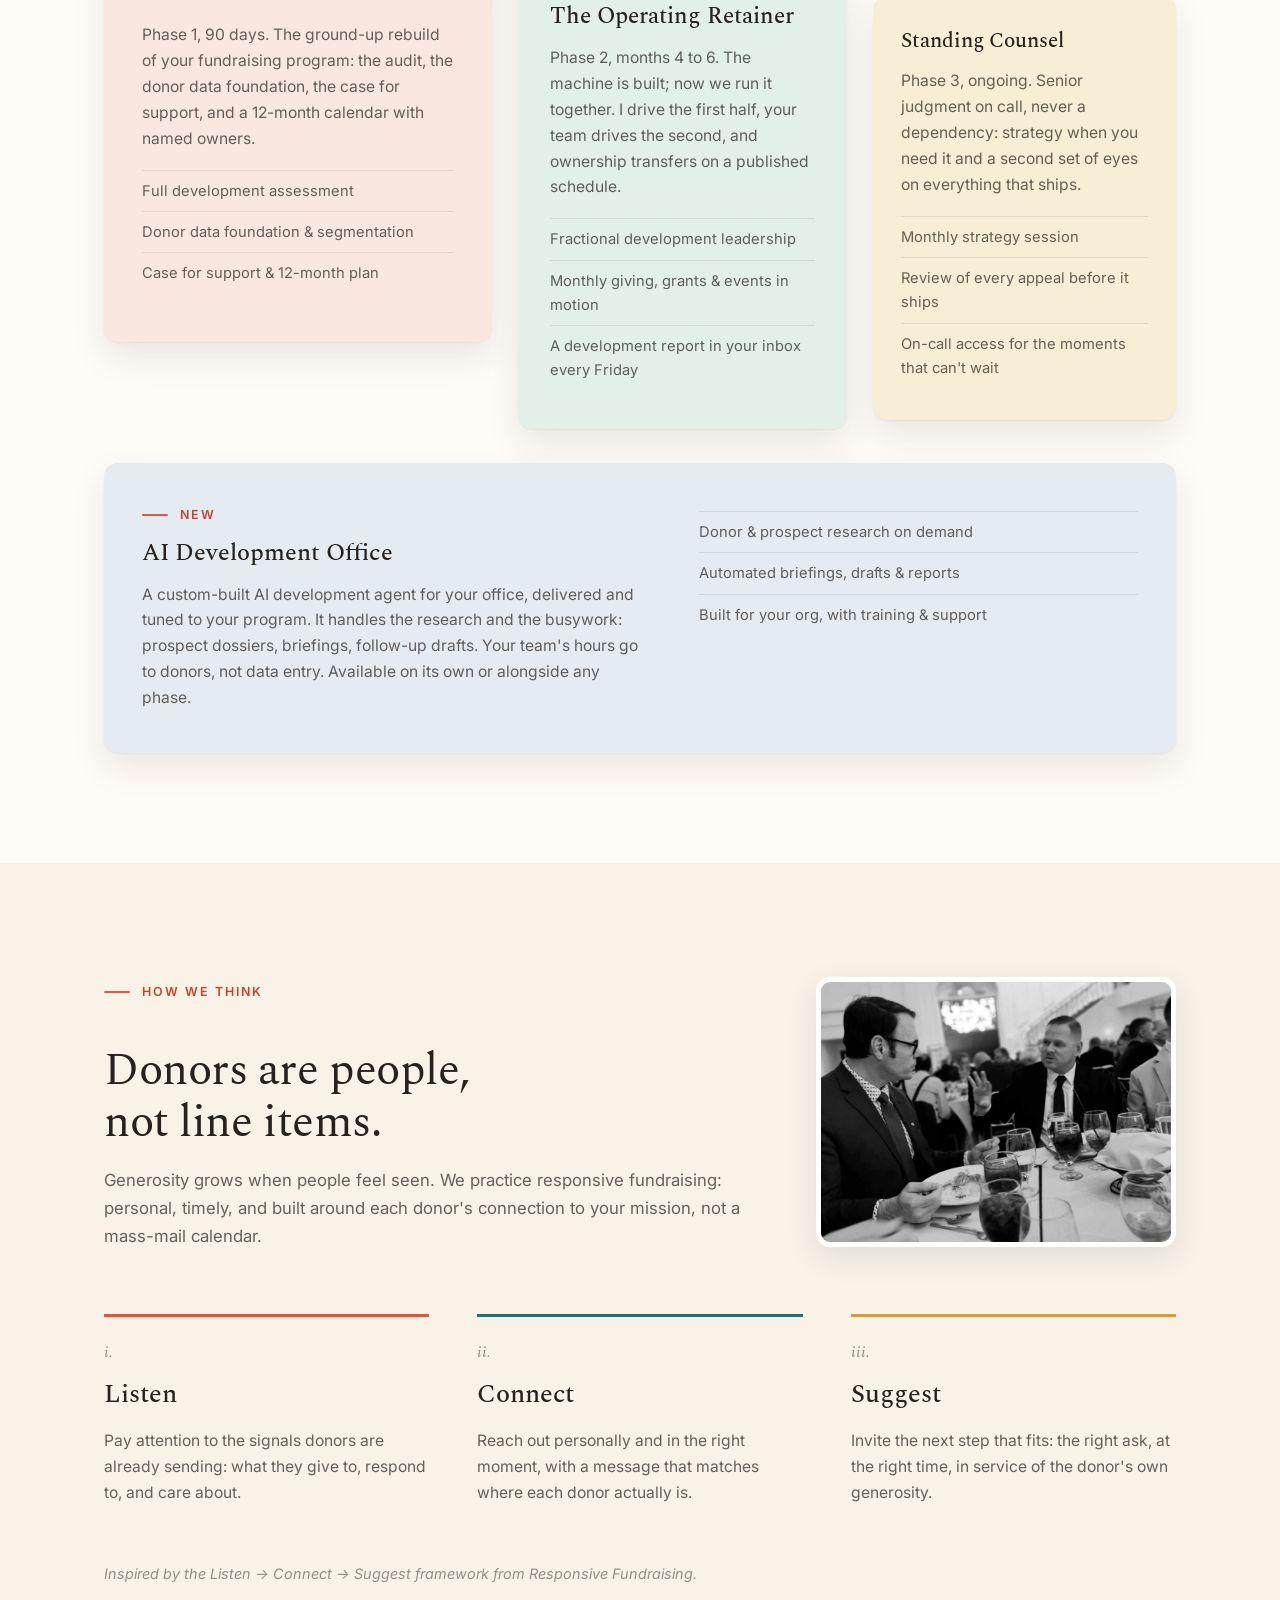
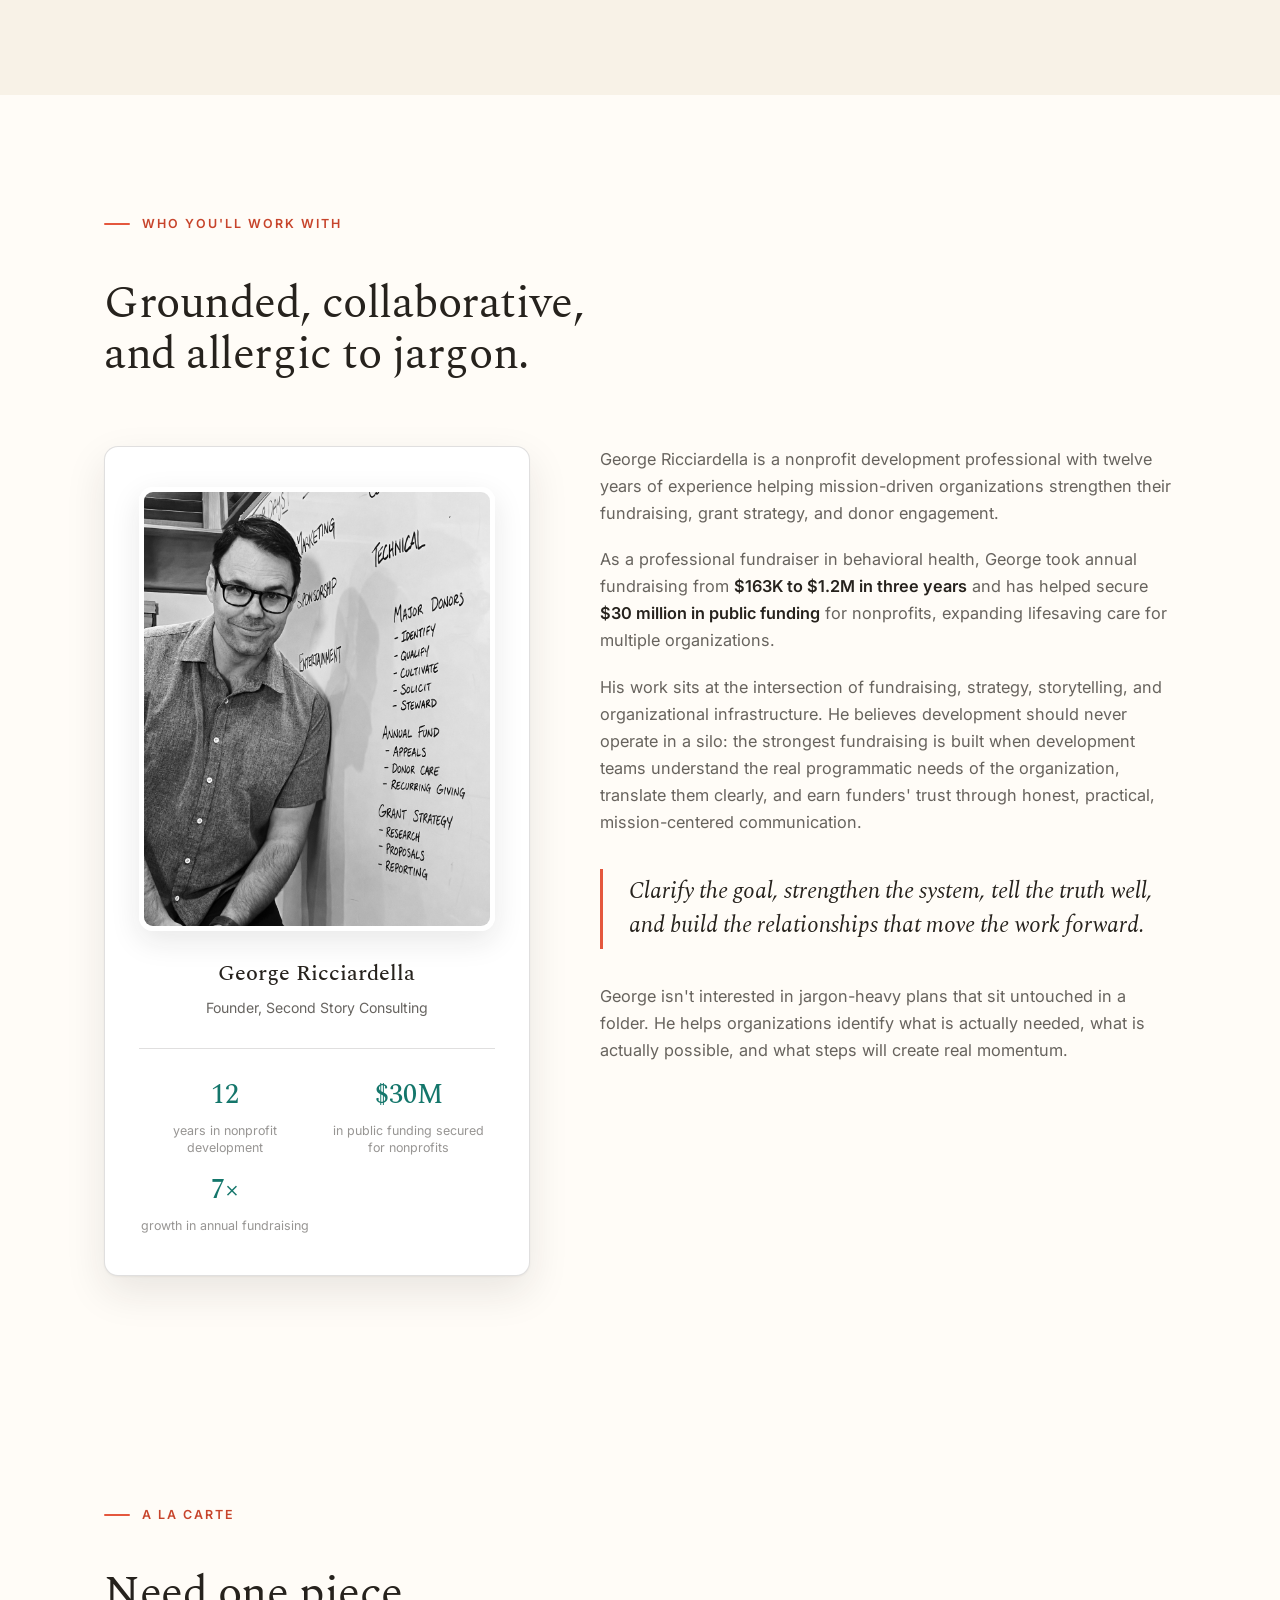
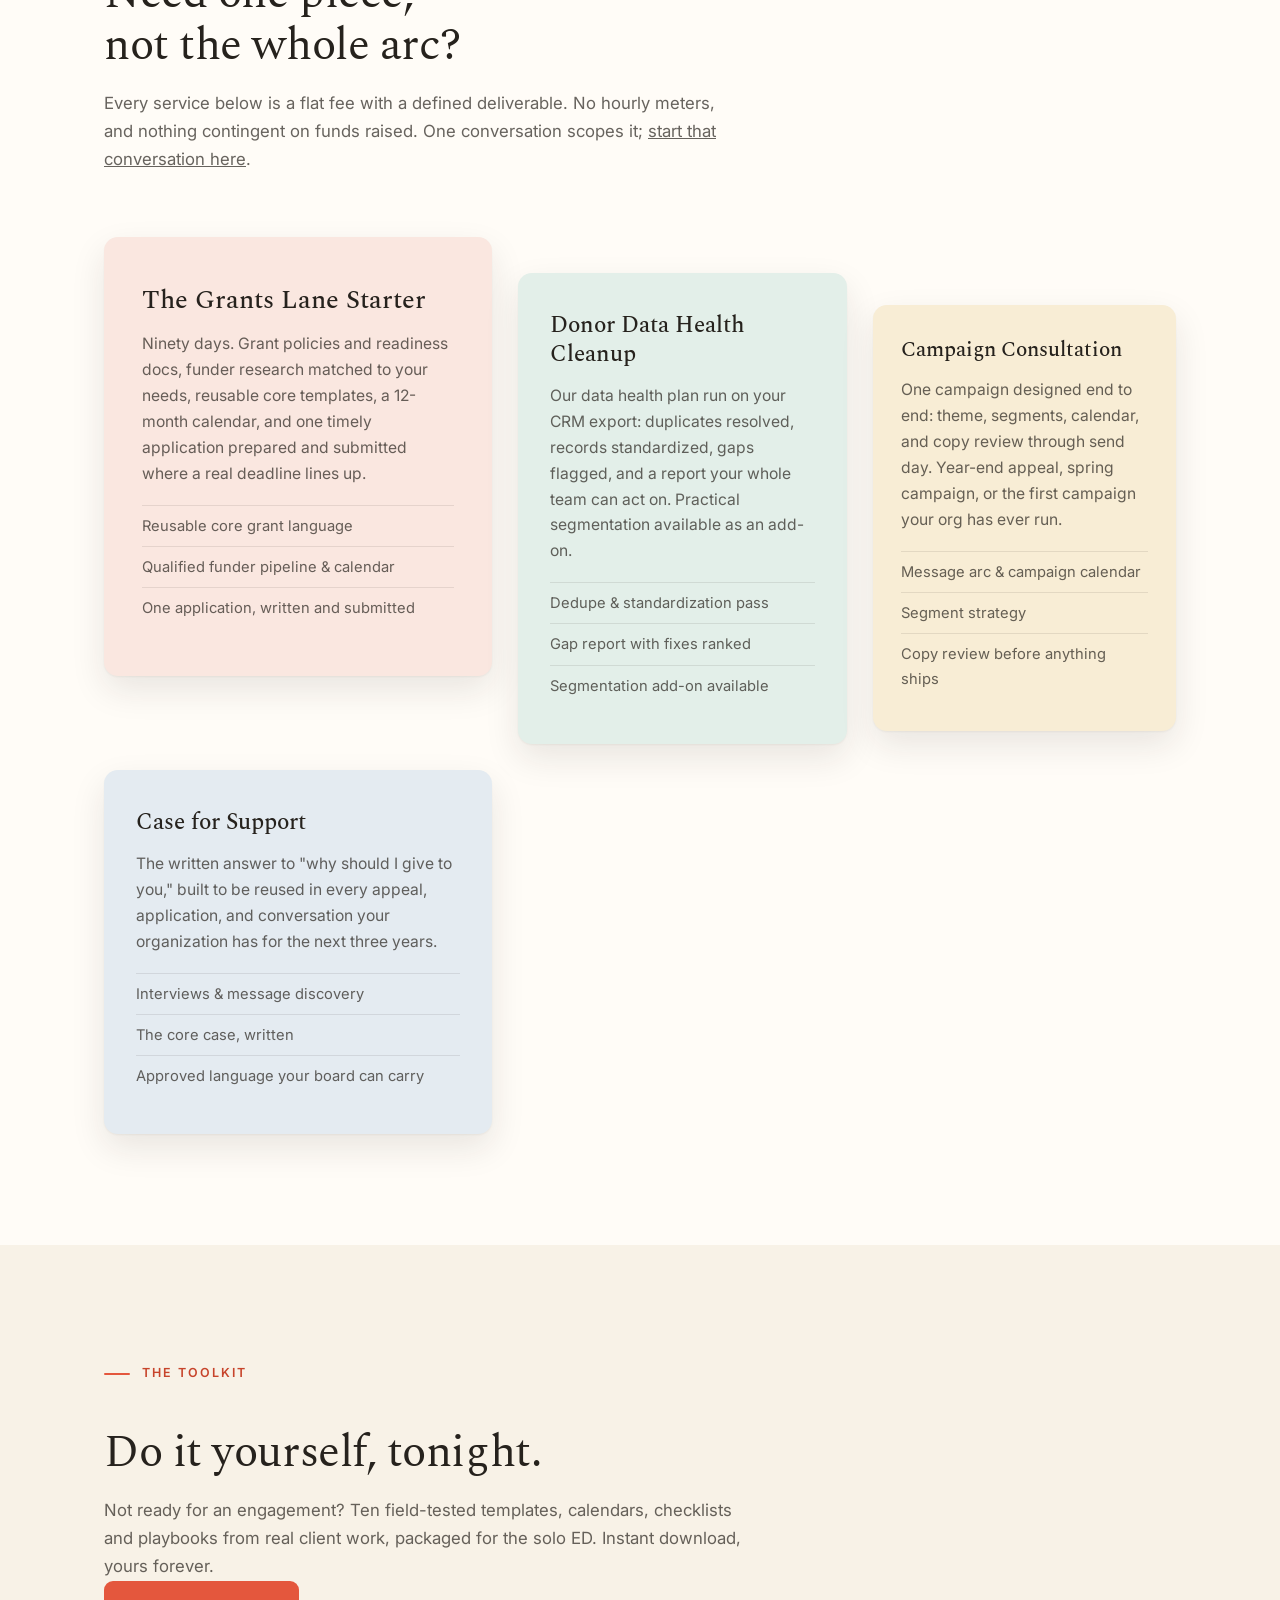
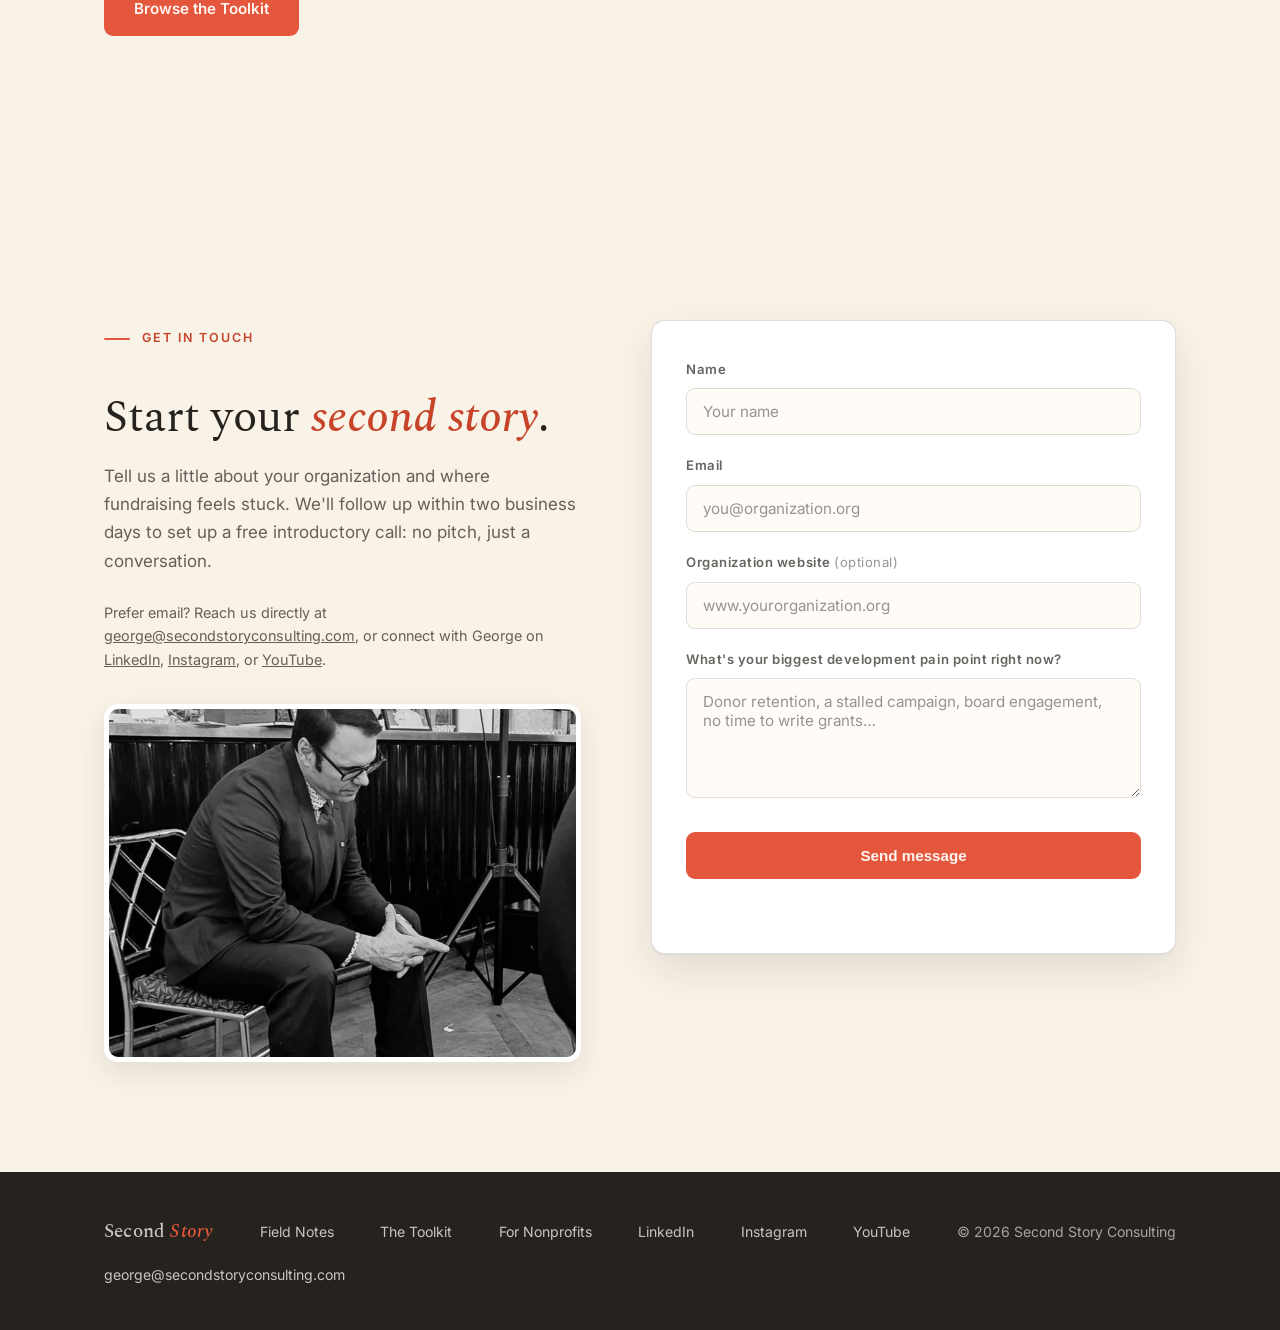
==== commit 137bbee7: "Home: In good company strip with End Overdose, Better Today Better Tomorrow, Cleo's Critter Care and" ====
--- a/index.html
+++ b/index.html
@@ -296,6 +296,24 @@
       transition: color 0.2s ease, border-color 0.2s ease;
     }
     .btn-ghost:hover { color: var(--ink); border-color: var(--coral); }
+
+    /* ============================================================
+       In good company — the organizations Second Story works with
+       ============================================================ */
+    .clients { padding: 56px 0 64px; border-top: 1px solid var(--line); border-bottom: 1px solid var(--line); }
+    .clients .eyebrow { margin-bottom: 10px; }
+    .clients-head { display: flex; align-items: baseline; justify-content: space-between; gap: 24px; flex-wrap: wrap; margin-bottom: 34px; }
+    .clients-head p { color: var(--ink-dim); font-size: 0.98rem; margin: 0; }
+    .logo-row { display: flex; align-items: center; justify-content: space-between; gap: 40px 56px; flex-wrap: wrap; }
+    .logo-row a { display: inline-flex; align-items: center; text-decoration: none; }
+    .logo-row img {
+      height: 54px; width: auto; max-width: 220px; object-fit: contain;
+      filter: grayscale(1); opacity: 0.62;
+      transition: filter 0.25s ease, opacity 0.25s ease;
+    }
+    .logo-row a:hover img, .logo-row a:focus-visible img { filter: none; opacity: 1; }
+    .logo-row img.logo-tall { height: 64px; }
+    .logo-row img.logo-wide { height: 40px; max-width: 260px; }
 
     /* ============================================================
        Shared section scaffolding
@@ -643,6 +661,11 @@
       .steps { grid-template-columns: 1fr; gap: 36px; }
       .contact-grid { grid-template-columns: 1fr; gap: 44px; }
       .about-grid { grid-template-columns: 1fr; gap: 40px; }
+      .clients { padding: 44px 0 48px; }
+      .logo-row { justify-content: center; gap: 28px 40px; }
+      .logo-row img { height: 44px; max-width: 170px; }
+      .logo-row img.logo-tall { height: 52px; }
+      .logo-row img.logo-wide { height: 32px; max-width: 200px; }
       .profile-card { position: static; max-width: 380px; margin: 0 auto; }
       .pull-quote { font-size: 1.25rem; }
       .nav-links { gap: 18px; }
@@ -703,6 +726,22 @@
       </figure>
     </div>
   </header>
+
+  <!-- ========================= IN GOOD COMPANY ========================= -->
+  <section class="clients" id="clients" aria-label="Organizations Second Story works with">
+    <div class="container">
+      <div class="clients-head reveal">
+        <span class="eyebrow">In good company</span>
+        <p>Small shops doing the biggest work, and the development behind them.</p>
+      </div>
+      <div class="logo-row reveal">
+        <a href="https://endoverdose.net" target="_blank" rel="noopener"><img src="img/clients/end-overdose.png" alt="End Overdose" class="logo-tall"></a>
+        <a href="https://www.bettertodaybettertomorrow.org" target="_blank" rel="noopener"><img src="img/clients/better-today-better-tomorrow.png" alt="Better Today Better Tomorrow" class="logo-tall"></a>
+        <a href="https://www.cleoscrittercare.org" target="_blank" rel="noopener"><img src="img/clients/cleos-critter-care.png" alt="Cleo's Critter Care, wildlife rescue and rehabilitation"></a>
+        <a href="https://winnersfoundation.org" target="_blank" rel="noopener"><img src="img/clients/winners-foundation.png" alt="Winners Foundation" class="logo-wide"></a>
+      </div>
+    </div>
+  </section>
 
   <!-- ========================== SERVICES ========================== -->
   <section class="services" id="services">
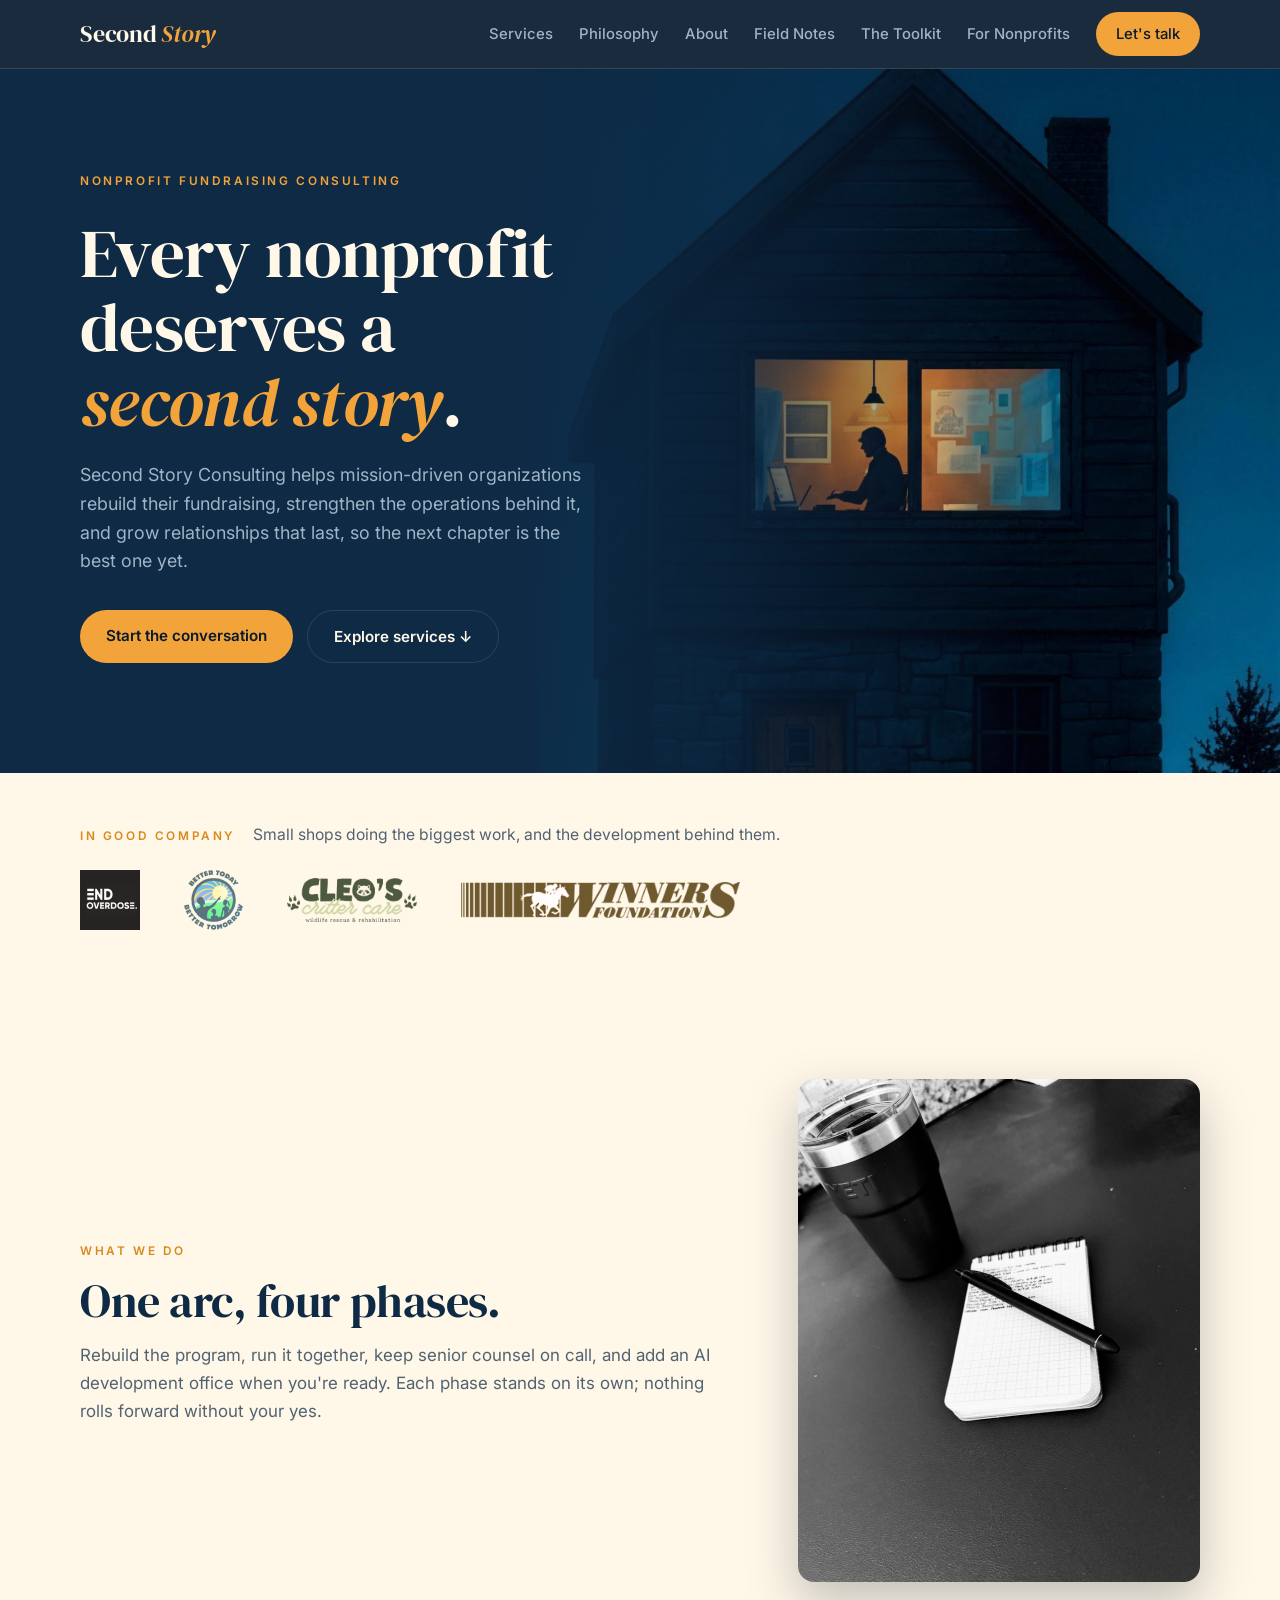
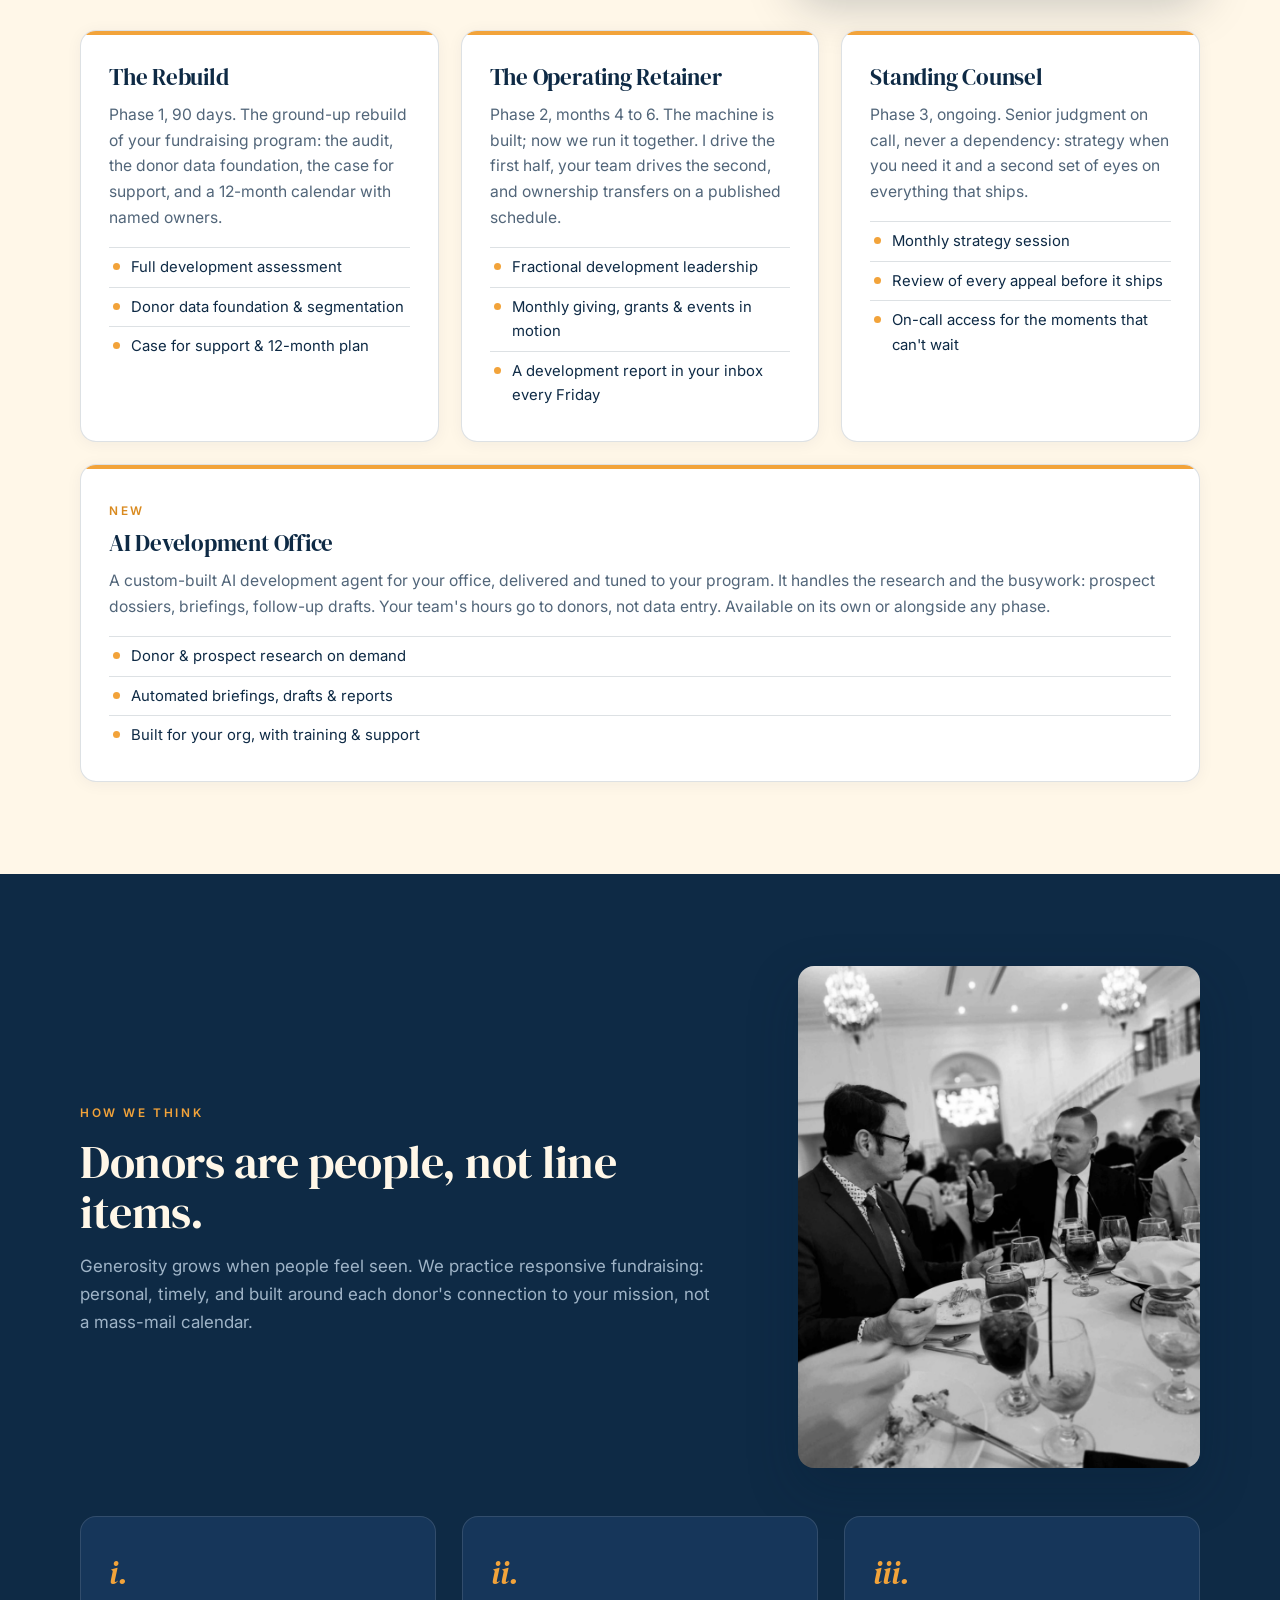
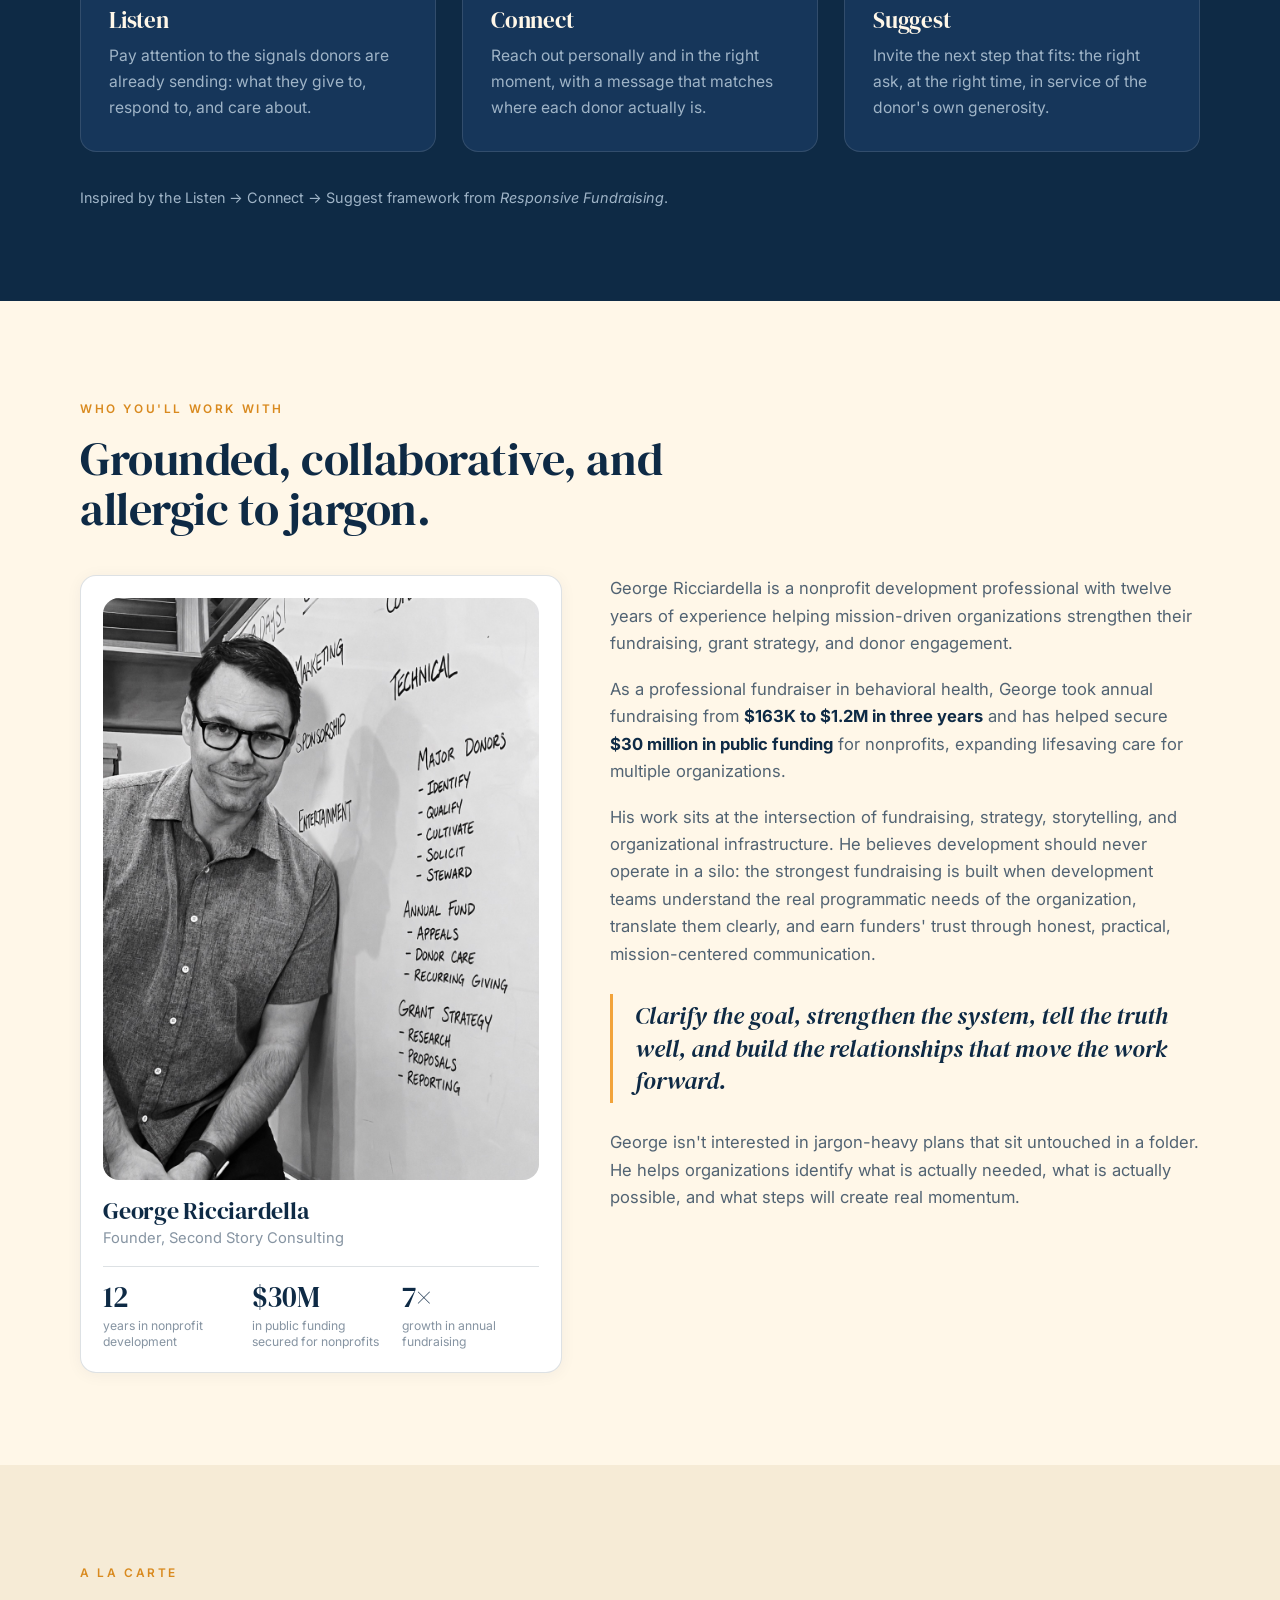
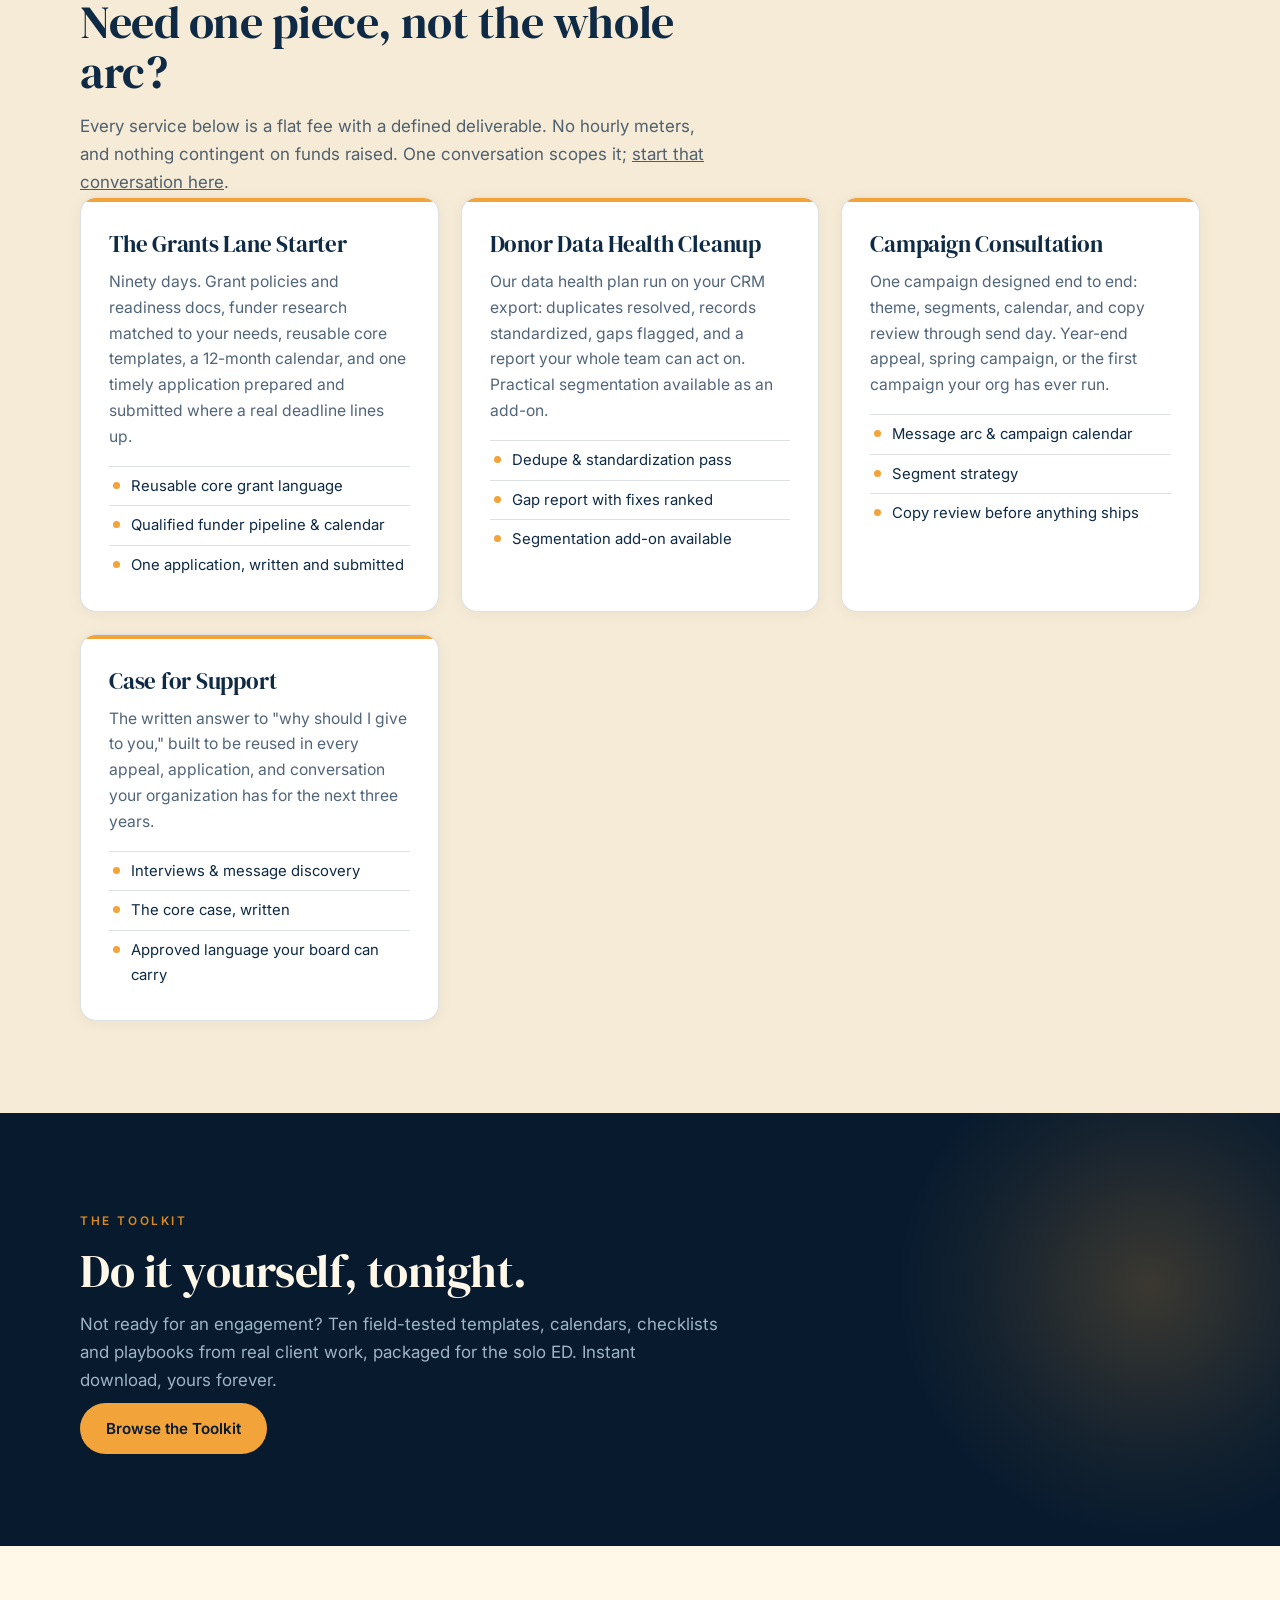
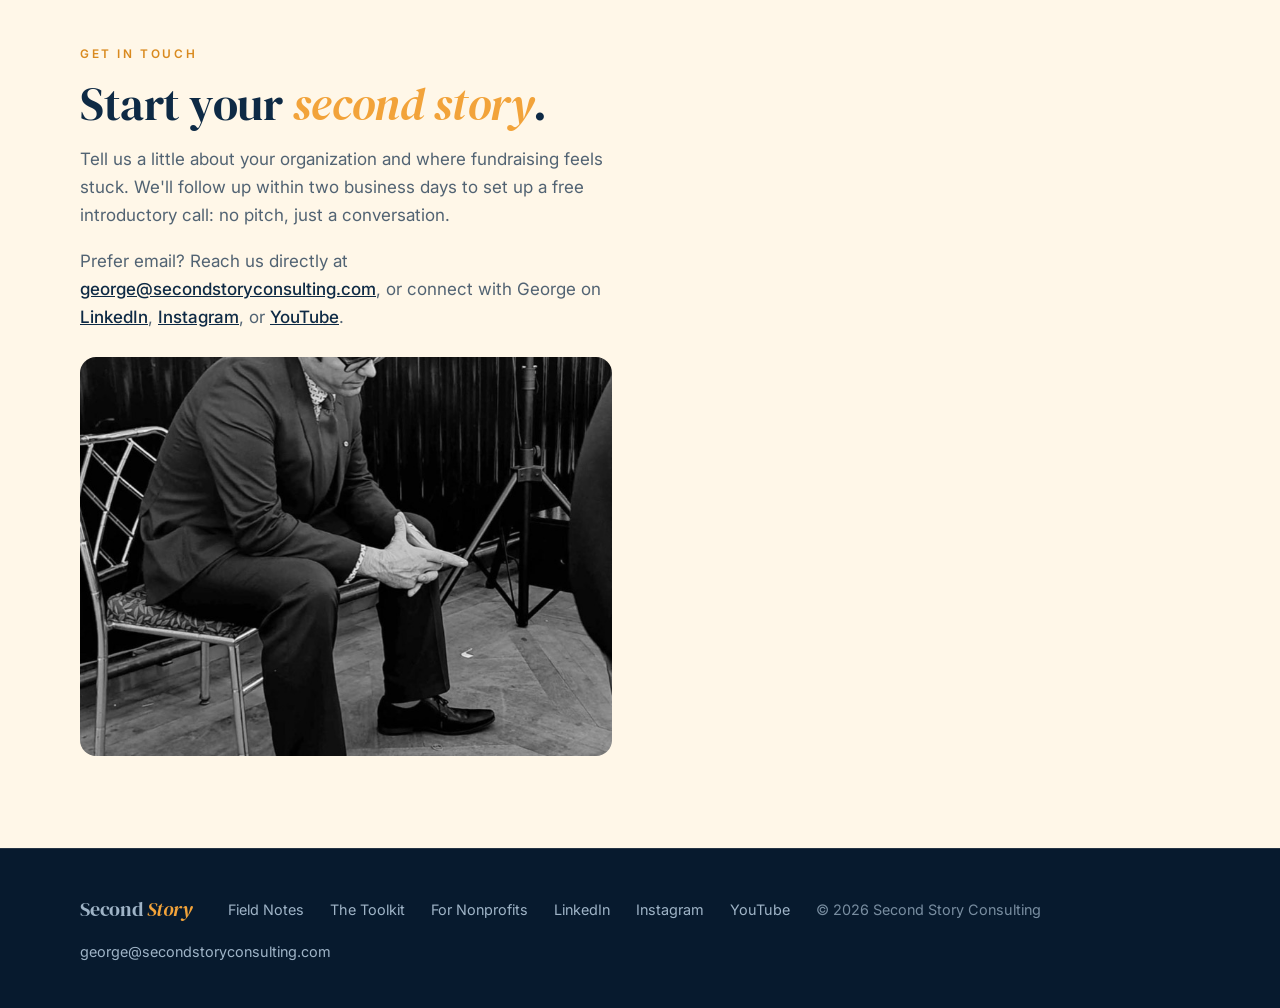
==== commit 4199f198: "Site rebuilt around the house with the light on: night and lamp palette, shared stylesheet, every pa" ====
--- a/index.html
+++ b/index.html
@@ -3,762 +3,77 @@
 <head>
   <meta charset="UTF-8">
   <meta name="viewport" content="width=device-width, initial-scale=1.0">
-  <title>Second Story Consulting — Fundraising consulting for nonprofits</title>
-  <meta name="description" content="Second Story Consulting helps nonprofits rebuild their fundraising programs, strengthen development operations, and grow with responsive, donor-centered fundraising.">
-
-  <!-- Open Graph -->
-  <meta property="og:title" content="Second Story Consulting">
-  <meta property="og:description" content="Every nonprofit deserves a second story. Fundraising program rebuilds, development operations, and ongoing fractional support.">
-  <meta property="og:type" content="website">
-
-  <link rel="icon" type="image/png" href="img/favicon.png">
-
-  <link rel="preconnect" href="https://fonts.googleapis.com">
-  <link rel="preconnect" href="https://fonts.gstatic.com" crossorigin>
-  <link href="https://fonts.googleapis.com/css2?family=DM+Serif+Display:ital@0;1&family=Spectral:wght@500;600;700&family=Inter:wght@400;500;600&display=swap" rel="stylesheet">
-
-  <style>
-    /* ============================================================
-       Design tokens — recolor the whole site from here
-       ============================================================ */
-    :root {
-      --paper: #FFFCF7;        /* warm white base */
-      --paper-soft: #F8F2E7;   /* cream band for alternating sections */
-      --ink: #26221D;
-      --ink-dim: rgba(38, 34, 29, 0.70);
-      --ink-faint: rgba(38, 34, 29, 0.48);
-      --line: rgba(38, 34, 29, 0.14);
-
-      --coral: #E4573D;        /* primary accent */
-      --coral-deep: #C7442B;   /* text-safe / hover coral */
-      --teal: #14766B;
-      --marigold: #DE9A2E;
-
-      --blush: #FAE7E0;        /* card tints */
-      --mint:  #E3EFE9;
-      --gold:  #F8EDD5;
-      --sky:   #E4EBF1;
-
-      --font-display: "Spectral", Georgia, serif;
-      --font-body: "Inter", -apple-system, BlinkMacSystemFont, sans-serif;
-
-      --container: 1120px;
-      --radius: 14px;
-      --radius-sm: 9px;
-    }
-
-    * { margin: 0; padding: 0; box-sizing: border-box; }
-
-    html { scroll-behavior: smooth; }
-
-    body {
-      background: var(--paper);
-      color: var(--ink);
-      font-family: var(--font-body);
-      font-size: 17px;
-      line-height: 1.65;
-      -webkit-font-smoothing: antialiased;
-      overflow-x: hidden;
-    }
-
-    /* Paper grain — one quiet layer of texture over the whole page */
-    body::after {
-      content: "";
-      position: fixed;
-      inset: 0;
-      z-index: 200;
-      pointer-events: none;
-      opacity: 0.045;
-      background-image: url("data:image/svg+xml,%3Csvg xmlns='http://www.w3.org/2000/svg' width='160' height='160'%3E%3Cfilter id='n'%3E%3CfeTurbulence type='fractalNoise' baseFrequency='0.9' numOctaves='2'/%3E%3C/filter%3E%3Crect width='160' height='160' filter='url(%23n)'/%3E%3C/svg%3E");
-    }
-
-    /* Warm glow that trails the cursor (created by JS on fine pointers only) */
-    .cursor-glow {
-      position: fixed;
-      top: -280px; left: -280px;
-      width: 560px; height: 560px;
-      border-radius: 50%;
-      background: radial-gradient(circle, rgba(228, 87, 61, 0.14), rgba(222, 154, 46, 0.07) 45%, transparent 70%);
-      mix-blend-mode: multiply;
-      pointer-events: none;
-      z-index: 60;
-      will-change: transform;
-    }
-
-    ::selection { background: var(--marigold); color: var(--ink); }
-
-    a { color: inherit; }
-
-    a:focus-visible,
-    button:focus-visible,
-    input:focus-visible,
-    textarea:focus-visible {
-      outline: 2px solid var(--coral-deep);
-      outline-offset: 3px;
-    }
-
-    .container {
-      max-width: var(--container);
-      margin: 0 auto;
-      padding: 0 24px;
-    }
-
-    /* Photography — every photo prints in black & white with a white border */
-    .photo {
-      display: block;
-      width: 100%;
-      object-fit: cover;
-      border-radius: var(--radius);
-      border: 5px solid #FFFFFF;
-      box-shadow: 0 10px 30px rgba(38, 34, 29, 0.10);
-      filter: grayscale(1);
-    }
-
-    /* ============================================================
-       Nav
-       ============================================================ */
-    .nav {
-      position: fixed;
-      top: 0; left: 0; right: 0;
-      z-index: 100;
-      backdrop-filter: blur(14px);
-      -webkit-backdrop-filter: blur(14px);
-      background: rgba(255, 252, 247, 0.82);
-      border-bottom: 1px solid var(--line);
-    }
-    .nav-inner {
-      display: flex;
-      align-items: center;
-      justify-content: space-between;
-      height: 68px;
-    }
-    .wordmark {
-      font-family: var(--font-display);
-      font-weight: 500;
-      font-size: 1.18rem;
-      letter-spacing: 0.01em;
-      text-decoration: none;
-    }
-    .wordmark em {
-      font-style: italic;
-      color: var(--coral-deep);
-    }
-    .nav-links {
-      display: flex;
-      align-items: center;
-      gap: 30px;
-      font-size: 0.9rem;
-      font-weight: 500;
-    }
-    .nav-links a {
-      text-decoration: none;
-      color: var(--ink-dim);
-      transition: color 0.2s ease;
-    }
-    .nav-links a:hover { color: var(--ink); }
-    .nav-cta {
-      color: var(--paper) !important;
-      background: var(--ink);
-      padding: 9px 18px;
-      border-radius: var(--radius-sm);
-      transition: background 0.2s ease;
-    }
-    .nav-cta:hover { background: var(--coral-deep); }
-
-    /* ============================================================
-       Hero — light, typographic, with the story arc as signature
-       ============================================================ */
-    .hero {
-      position: relative;
-      min-height: clamp(560px, 88svh, 880px);
-      display: flex;
-      align-items: center;
-      padding: 150px 0 110px;
-      overflow: hidden;
-      background:
-        radial-gradient(720px 420px at 8% -10%, rgba(20, 118, 107, 0.06), transparent 70%),
-        radial-gradient(820px 480px at 96% 108%, rgba(228, 87, 61, 0.07), transparent 70%),
-        var(--paper);
-    }
-
-    /* The story arc: three lines rising toward the next chapter */
-    .hero-arc {
-      position: absolute;
-      right: -60px;
-      bottom: -30px;
-      width: min(46vw, 640px);
-      height: auto;
-      pointer-events: none;
-    }
-    .hero-arc path {
-      fill: none;
-      stroke-width: 2.5;
-      stroke-linecap: round;
-      stroke-dasharray: 900;
-      stroke-dashoffset: 900;
-      animation: draw 1.6s cubic-bezier(0.5, 0, 0.2, 1) forwards;
-    }
-    .hero-arc .arc-coral    { stroke: var(--coral);    animation-delay: 0.25s; }
-    .hero-arc .arc-teal     { stroke: var(--teal);     animation-delay: 0.45s; }
-    .hero-arc .arc-marigold { stroke: var(--marigold); animation-delay: 0.65s; }
-    @keyframes draw { to { stroke-dashoffset: 0; } }
-
-    .hero-grid {
-      position: relative;
-      display: grid;
-      grid-template-columns: 1.1fr 0.9fr;
-      gap: 64px;
-      align-items: center;
-    }
-    .hero-content {
-      position: relative;
-    }
-    .hero-photo { margin: 0; position: relative; }
-    .hero-photo .photo { aspect-ratio: 4 / 5; object-position: 50% 40%; }
-    .eyebrow {
-      display: inline-flex;
-      align-items: center;
-      gap: 12px;
-      font-size: 0.78rem;
-      font-weight: 600;
-      letter-spacing: 0.16em;
-      text-transform: uppercase;
-      color: var(--coral-deep);
-      margin-bottom: 28px;
-    }
-    .eyebrow::before {
-      content: "";
-      width: 26px; height: 2px;
-      border-radius: 2px;
-      background: var(--coral);
-    }
-    .hero h1 { font-family: "DM Serif Display", Georgia, serif; font-weight: 400;
-      font-family: var(--font-display);
-      font-weight: 400;
-      font-size: clamp(2.6rem, 4.8vw, 4.1rem);
-      line-height: 1.05;
-      letter-spacing: -0.02em;
-      margin-bottom: 28px;
-      text-wrap: balance;
-    }
-    .hero h1 em {
-      font-style: italic;
-      font-weight: 500;
-      color: var(--coral-deep);
-    }
-    .hero p {
-      font-size: 1.15rem;
-      color: var(--ink-dim);
-      max-width: 540px;
-      margin-bottom: 40px;
-    }
-    .hero-actions {
-      display: flex;
-      align-items: center;
-      gap: 26px;
-      flex-wrap: wrap;
-    }
-
-    /* Page-load sequence: eyebrow, headline, copy, actions rise in turn */
-    .rise {
-      opacity: 0;
-      transform: translateY(16px);
-      animation: rise 0.8s cubic-bezier(0.22, 1, 0.36, 1) forwards;
-    }
-    .rise-2 { animation-delay: 0.1s; }
-    .rise-3 { animation-delay: 0.2s; }
-    .rise-4 { animation-delay: 0.3s; }
-    @keyframes rise {
-      to { opacity: 1; transform: none; }
-    }
-
-    .btn-primary {
-      display: inline-block;
-      background: var(--coral);
-      color: #FFF6F1;
-      font-weight: 600;
-      font-size: 0.95rem;
-      padding: 15px 30px;
-      border-radius: var(--radius-sm);
-      text-decoration: none;
-      border: none;
-      cursor: pointer;
-      transition: background 0.2s ease;
-    }
-    .btn-primary:hover { background: var(--coral-deep); }
-    .btn-ghost {
-      font-size: 0.95rem;
-      font-weight: 500;
-      color: var(--ink-dim);
-      text-decoration: none;
-      border-bottom: 2px solid var(--marigold);
-      padding-bottom: 3px;
-      transition: color 0.2s ease, border-color 0.2s ease;
-    }
-    .btn-ghost:hover { color: var(--ink); border-color: var(--coral); }
-
-    /* ============================================================
-       In good company — the organizations Second Story works with
-       ============================================================ */
-    .clients { padding: 56px 0 64px; border-top: 1px solid var(--line); border-bottom: 1px solid var(--line); }
-    .clients .eyebrow { margin-bottom: 10px; }
-    .clients-head { display: flex; align-items: baseline; justify-content: space-between; gap: 24px; flex-wrap: wrap; margin-bottom: 34px; }
-    .clients-head p { color: var(--ink-dim); font-size: 0.98rem; margin: 0; }
-    .logo-row { display: flex; align-items: center; justify-content: space-between; gap: 40px 56px; flex-wrap: wrap; }
-    .logo-row a { display: inline-flex; align-items: center; text-decoration: none; }
-    .logo-row img {
-      height: 54px; width: auto; max-width: 220px; object-fit: contain;
-      filter: grayscale(1); opacity: 0.62;
-      transition: filter 0.25s ease, opacity 0.25s ease;
-    }
-    .logo-row a:hover img, .logo-row a:focus-visible img { filter: none; opacity: 1; }
-    .logo-row img.logo-tall { height: 64px; }
-    .logo-row img.logo-wide { height: 40px; max-width: 260px; }
-
-    /* ============================================================
-       Shared section scaffolding
-       ============================================================ */
-    section { padding: 110px 0; }
-    .band { background: var(--paper-soft); }
-    .section-head { max-width: 640px; margin-bottom: 64px; }
-
-    /* Section header with a photo alongside */
-    .head-row {
-      display: grid;
-      grid-template-columns: 1fr 360px;
-      gap: 64px;
-      align-items: center;
-      margin-bottom: 64px;
-    }
-    .head-row .section-head { margin-bottom: 0; }
-    .head-row figure { margin: 0; }
-    .head-row .photo { aspect-ratio: 4 / 3; }
-    .section-head h2 {
-      font-family: var(--font-display);
-      font-weight: 400;
-      font-size: clamp(1.9rem, 4vw, 2.8rem);
-      line-height: 1.15;
-      letter-spacing: -0.01em;
-      margin: 16px 0 18px;
-      text-wrap: balance;
-    }
-    .section-head p { color: var(--ink-dim); font-size: 1.05rem; }
-
-    /* Scroll-reveal */
-    .reveal {
-      opacity: 0;
-      transform: translateY(14px);
-      transition: opacity 0.6s ease, transform 0.6s ease;
-    }
-    .reveal.in {
-      opacity: 1;
-      transform: none;
-    }
-
-    /* ============================================================
-       Services — three tinted cards, one per color
-       ============================================================ */
-    .cards {
-      display: grid;
-      grid-template-columns: 1.18fr 1fr 0.92fr;
-      gap: 26px;
-      align-items: start;
-      perspective: 1100px;
-    }
-    .card {
-      background: var(--tint, var(--paper-soft));
-      border-radius: var(--radius);
-      padding: 38px 32px;
-      box-shadow:
-        0 1px 2px rgba(38, 34, 29, 0.05),
-        0 14px 34px rgba(38, 34, 29, 0.10);
-      transition: transform 0.15s ease-out, box-shadow 0.3s ease;
-      will-change: transform;
-    }
-    .card:hover {
-      transform: translateY(-4px);
-      box-shadow:
-        0 2px 4px rgba(38, 34, 29, 0.06),
-        0 24px 50px rgba(38, 34, 29, 0.16);
-    }
-    /* Vary the deck: a featured lead card, then progressively smaller,
-       each starting a step lower than the last */
-    .cards .card:nth-child(1) { padding: 48px 38px; }
-    .cards .card:nth-child(1) h3 { font-size: 1.62rem; }
-    .cards .card:nth-child(2) { margin-top: 36px; }
-    .cards .card:nth-child(3) { margin-top: 68px; padding: 32px 28px; }
-    .cards .card:nth-child(3) h3 { font-size: 1.32rem; }
-    .card h3 {
-      font-family: var(--font-display);
-      font-weight: 500;
-      font-size: 1.45rem;
-      line-height: 1.25;
-      margin-bottom: 14px;
-    }
-    .card p { color: var(--ink-dim); font-size: 0.98rem; margin-bottom: 18px; }
-    .card ul {
-      list-style: none;
-      font-size: 0.92rem;
-      color: var(--ink-dim);
-    }
-    .card li {
-      padding: 8px 0;
-      border-top: 1px solid rgba(38, 34, 29, 0.10);
-    }
-    .card-blush { --tint: var(--blush); }
-    .card-mint  { --tint: var(--mint); }
-    .card-gold  { --tint: var(--gold); }
-    .card-sky   { --tint: var(--sky); }
-
-    /* Featured wide card: the newest offering spans the full deck width */
-    .cards .card-wide {
-      grid-column: 1 / -1;
-      margin-top: 8px;
-      display: grid;
-      grid-template-columns: 1.15fr 1fr;
-      column-gap: 52px;
-      align-items: start;
-      padding: 42px 38px;
-    }
-    .card-wide .eyebrow { grid-column: 1; margin-bottom: 12px; }
-    .card-wide h3 { grid-column: 1; font-size: 1.5rem; }
-    .card-wide p  { grid-column: 1; margin-bottom: 0; }
-    .card-wide ul { grid-column: 2; grid-row: 1 / 4; margin-top: 6px; }
-
-    /* ============================================================
-       Philosophy — Listen / Connect / Suggest is a real sequence:
-       each step gets a colored rule in order
-       ============================================================ */
-    .steps {
-      display: grid;
-      grid-template-columns: repeat(3, 1fr);
-      gap: 48px;
-    }
-    .step {
-      border-top: 3px solid var(--step-color, var(--line));
-      padding-top: 22px;
-    }
-    .step-1 { --step-color: var(--coral); }
-    .step-2 { --step-color: var(--teal); }
-    .step-3 { --step-color: var(--marigold); }
-    .step .numeral {
-      font-family: var(--font-display);
-      font-style: italic;
-      font-size: 1rem;
-      color: var(--ink-faint);
-      display: block;
-      margin-bottom: 8px;
-    }
-    .step h3 {
-      font-family: var(--font-display);
-      font-weight: 500;
-      font-size: 1.6rem;
-      margin-bottom: 12px;
-    }
-    .step p { color: var(--ink-dim); font-size: 0.98rem; }
-    .philosophy-credit {
-      margin-top: 56px;
-      font-size: 0.9rem;
-      color: var(--ink-faint);
-      font-style: italic;
-    }
-    .philosophy-credit a { color: var(--ink-dim); }
-
-    /* ============================================================
-       About
-       ============================================================ */
-    .about-grid {
-      display: grid;
-      grid-template-columns: 0.85fr 1.15fr;
-      gap: 70px;
-      align-items: start;
-    }
-    .profile-card {
-      background: #FFFFFF;
-      border: 1px solid var(--line);
-      border-radius: var(--radius);
-      padding: 40px 34px;
-      text-align: center;
-      position: sticky;
-      top: 100px;
-      box-shadow:
-        0 1px 2px rgba(38, 34, 29, 0.05),
-        0 16px 40px rgba(38, 34, 29, 0.10);
-    }
-    .profile-photo {
-      aspect-ratio: 4 / 5;
-      object-position: 45% 22%;
-      margin-bottom: 24px;
-    }
-    .profile-card h3 {
-      font-family: var(--font-display);
-      font-weight: 500;
-      font-size: 1.4rem;
-      margin-bottom: 4px;
-    }
-    .profile-card .role {
-      font-size: 0.88rem;
-      color: var(--ink-dim);
-      margin-bottom: 28px;
-    }
-    .profile-stats {
-      display: grid;
-      grid-template-columns: 1fr 1fr;
-      border-top: 1px solid var(--line);
-      padding-top: 24px;
-      gap: 12px;
-    }
-    .stat .stat-num {
-      font-family: var(--font-display);
-      font-weight: 500;
-      font-size: 1.7rem;
-      display: block;
-      color: var(--teal);
-    }
-    .stat .stat-label {
-      font-size: 0.78rem;
-      color: var(--ink-faint);
-      line-height: 1.4;
-      display: block;
-      margin-top: 4px;
-    }
-    .about-body p {
-      color: var(--ink-dim);
-      margin-bottom: 20px;
-      font-size: 1.02rem;
-    }
-    .about-body p strong { color: var(--ink); font-weight: 600; }
-    .pull-quote {
-      font-family: var(--font-display);
-      font-style: italic;
-      font-weight: 400;
-      font-size: 1.45rem;
-      line-height: 1.45;
-      color: var(--ink);
-      border-left: 3px solid var(--coral);
-      padding: 6px 0 6px 26px;
-      margin: 34px 0;
-    }
-
-    /* ============================================================
-       Contact
-       ============================================================ */
-    .contact-grid {
-      display: grid;
-      grid-template-columns: 1fr 1.1fr;
-      gap: 70px;
-      align-items: start;
-    }
-    .contact-blurb h2 {
-      font-family: var(--font-display);
-      font-weight: 400;
-      font-size: clamp(1.9rem, 4vw, 2.8rem);
-      line-height: 1.15;
-      margin: 16px 0 18px;
-    }
-    .contact-blurb h2 em {
-      font-style: italic;
-      font-weight: 500;
-      color: var(--coral-deep);
-    }
-    .contact-blurb p { color: var(--ink-dim); margin-bottom: 26px; }
-    .contact-alt { font-size: 0.9rem; color: var(--ink-faint); }
-    .contact-alt a { color: var(--ink-dim); }
-    .contact-photo { margin: 32px 0 0; }
-    .contact-photo .photo { aspect-ratio: 4 / 3; object-position: 50% 28%; }
-
-    .form-card {
-      background: #FFFFFF;
-      border: 1px solid var(--line);
-      border-radius: var(--radius);
-      padding: 38px 34px;
-      box-shadow:
-        0 1px 2px rgba(38, 34, 29, 0.05),
-        0 16px 40px rgba(38, 34, 29, 0.10);
-    }
-    .field { margin-bottom: 20px; }
-    .field label {
-      display: block;
-      font-size: 0.82rem;
-      font-weight: 600;
-      letter-spacing: 0.04em;
-      color: var(--ink-dim);
-      margin-bottom: 8px;
-    }
-    .field .label-hint {
-      font-weight: 400;
-      color: var(--ink-faint);
-    }
-    .field input,
-    .field textarea {
-      width: 100%;
-      background: var(--paper);
-      border: 1px solid var(--line);
-      border-radius: var(--radius-sm);
-      padding: 13px 16px;
-      color: var(--ink);
-      font-family: var(--font-body);
-      font-size: 0.95rem;
-      transition: border-color 0.2s ease;
-    }
-    .field textarea { resize: vertical; min-height: 120px; }
-    .field input:focus,
-    .field textarea:focus {
-      outline: none;
-      border-color: var(--coral);
-    }
-    .field input::placeholder,
-    .field textarea::placeholder { color: var(--ink-faint); }
-    .form-card .btn-primary { width: 100%; margin-top: 6px; }
-    .form-note {
-      margin-top: 16px;
-      font-size: 0.9rem;
-      min-height: 1.4em;
-    }
-    .form-note.ok { color: var(--teal); }
-    .form-note.err { color: var(--coral-deep); }
-
-    /* ============================================================
-       Footer — dark ink to close the page
-       ============================================================ */
-    footer {
-      background: var(--ink);
-      color: rgba(255, 252, 247, 0.6);
-      padding: 44px 0;
-    }
-    .footer-inner {
-      display: flex;
-      align-items: center;
-      justify-content: space-between;
-      gap: 16px;
-      flex-wrap: wrap;
-      font-size: 0.88rem;
-    }
-    footer .wordmark { color: var(--paper); }
-    footer .wordmark em { color: var(--coral); }
-    .footer-inner a { color: rgba(255, 252, 247, 0.75); text-decoration: none; }
-    .footer-inner a:hover { color: var(--paper); }
-
-    /* ============================================================
-       Responsive
-       ============================================================ */
-    @media (max-width: 900px) {
-      section { padding: 80px 0; }
-      .hero { padding: 130px 0 80px; }
-      .hero-arc { width: 74vw; right: -18vw; bottom: -16px; opacity: 0.45; }
-      .hero-grid { grid-template-columns: 1fr; gap: 44px; }
-      .hero-photo { max-width: 420px; }
-      .hero-photo .photo { aspect-ratio: 5 / 4; }
-      .head-row { grid-template-columns: 1fr; gap: 40px; }
-      .head-row .photo { aspect-ratio: 16 / 10; }
-      .cards { grid-template-columns: 1fr; gap: 22px; }
-      .cards .card:nth-child(2),
-      .cards .card:nth-child(3) { margin-top: 0; }
-      .cards .card:nth-child(1),
-      .cards .card:nth-child(3) { padding: 38px 32px; }
-      .cards .card-wide { display: block; margin-top: 0; padding: 38px 32px; }
-      .card-wide p { margin-bottom: 18px; }
-      .steps { grid-template-columns: 1fr; gap: 36px; }
-      .contact-grid { grid-template-columns: 1fr; gap: 44px; }
-      .about-grid { grid-template-columns: 1fr; gap: 40px; }
-      .clients { padding: 44px 0 48px; }
-      .logo-row { justify-content: center; gap: 28px 40px; }
-      .logo-row img { height: 44px; max-width: 170px; }
-      .logo-row img.logo-tall { height: 52px; }
-      .logo-row img.logo-wide { height: 32px; max-width: 200px; }
-      .profile-card { position: static; max-width: 380px; margin: 0 auto; }
-      .pull-quote { font-size: 1.25rem; }
-      .nav-links { gap: 18px; }
-      .nav-links a:not(.nav-cta) { display: none; }
-    }
-
-    /* Accessibility: honor reduced-motion */
-    @media (prefers-reduced-motion: reduce) {
-      html { scroll-behavior: auto; }
-      .rise { animation: none; opacity: 1; transform: none; }
-      .hero-arc path { animation: none; stroke-dashoffset: 0; }
-      .reveal { opacity: 1; transform: none; transition: none; }
-      .btn-primary, .card { transition: none; }
-      .cursor-glow { display: none; }
-    }
-  </style>
+  <title>Second Story Consulting — Nonprofit fundraising consulting</title>
+  <meta name="description" content="Second Story Consulting helps mission-driven organizations rebuild their fundraising, strengthen the operations behind it, and grow relationships that last.">
+  <meta name="theme-color" content="#0E2A45">
+  <link rel="icon" href="img/favicon.png">
+  <link rel="preconnect" href="https://fonts.googleapis.com"><link rel="preconnect" href="https://fonts.gstatic.com" crossorigin><link rel="stylesheet" href="https://fonts.googleapis.com/css2?family=DM+Serif+Display:ital@0;1&family=Inter:wght@400;500;600&display=swap">
+  <link rel="stylesheet" href="css/house.css">
 </head>
-<body>
-
-  <nav class="nav">
-    <div class="container nav-inner">
-      <a class="wordmark" href="#top">Second <em>Story</em></a>
-      <div class="nav-links">
-        <a href="#services">Services</a>
-        <a href="#philosophy">Philosophy</a>
-        <a href="#about">About</a>
-        <a href="blog.html">Field Notes</a>
-        <a href="toolkit.html">The Toolkit</a>
-        <a href="partners.html">For Nonprofits</a>
-        <a class="nav-cta" href="#contact">Let's talk</a>
-      </div>
-    </div>
-  </nav>
-
-  <!-- ============================ HERO ============================ -->
-  <header class="hero" id="top">
-    <svg class="hero-arc" viewBox="0 0 600 520" aria-hidden="true">
-      <path class="arc-coral"    d="M0,430 C210,418 380,300 480,60"/>
-      <path class="arc-teal"     d="M0,470 C240,458 420,340 540,110"/>
-      <path class="arc-marigold" d="M0,510 C270,498 460,380 592,170"/>
-    </svg>
-    <div class="container hero-grid">
-      <div class="hero-content">
-        <span class="eyebrow rise">Nonprofit fundraising consulting</span>
-        <h1 class="rise rise-2">Every nonprofit deserves a <em>second&nbsp;story</em>.</h1>
-        <p class="rise rise-3">
-          Second Story Consulting helps mission-driven organizations rebuild their
-          fundraising, strengthen the operations behind it, and grow relationships
-          that last, so the next chapter is the best one yet.
-        </p>
-        <div class="hero-actions rise rise-4">
-          <a class="btn-primary" href="#contact">Start the conversation</a>
-          <a class="btn-ghost" href="#services">Explore services ↓</a>
-        </div>
-      </div>
-      <figure class="hero-photo rise rise-3">
-        <img class="photo" src="img/workshop.jpg" alt="George Ricciardella leading a fundraising planning workshop">
-      </figure>
-    </div>
-  </header>
-
-  <!-- ========================= IN GOOD COMPANY ========================= -->
-  <section class="clients" id="clients" aria-label="Organizations Second Story works with">
-    <div class="container">
-      <div class="clients-head reveal">
-        <span class="eyebrow">In good company</span>
-        <p>Small shops doing the biggest work, and the development behind them.</p>
-      </div>
-      <div class="logo-row reveal">
-        <a href="https://endoverdose.net" target="_blank" rel="noopener"><img src="img/clients/end-overdose.png" alt="End Overdose" class="logo-tall"></a>
-        <a href="https://www.bettertodaybettertomorrow.org" target="_blank" rel="noopener"><img src="img/clients/better-today-better-tomorrow.png" alt="Better Today Better Tomorrow" class="logo-tall"></a>
-        <a href="https://www.cleoscrittercare.org" target="_blank" rel="noopener"><img src="img/clients/cleos-critter-care.png" alt="Cleo's Critter Care, wildlife rescue and rehabilitation"></a>
-        <a href="https://winnersfoundation.org" target="_blank" rel="noopener"><img src="img/clients/winners-foundation.png" alt="Winners Foundation" class="logo-wide"></a>
-      </div>
-    </div>
-  </section>
-
-  <!-- ========================== SERVICES ========================== -->
-  <section class="services" id="services">
-    <div class="container">
-      <div class="head-row">
-        <div class="section-head reveal">
-          <span class="eyebrow">What we do</span>
-          <h2>One arc, four phases.</h2>
-          <p>Rebuild the program, run it together, keep senior counsel on call, and add an AI development office when you're ready. Each phase stands on its own; nothing rolls forward without your yes.</p>
-        </div>
-        <figure class="reveal">
-          <img class="photo" src="img/field-notes.jpg" alt="A field notebook and pen on a desk, where every fundraising plan starts">
-        </figure>
-      </div>
-      <div class="cards">
+<body id="top">
+<nav class="nav">
+  <div class="container nav-inner">
+    <a class="wordmark" href="#top">Second <em>Story</em></a>
+    <div class="nav-links">
+      <a href="#services">Services</a>
+      <a href="#philosophy">Philosophy</a>
+      <a href="#about">About</a>
+      <a href="blog.html">Field Notes</a>
+      <a href="toolkit.html">The Toolkit</a>
+      <a href="partners.html">For Nonprofits</a>
+      <a class="nav-cta" href="#contact">Let's talk</a>
+    </div>
+  </div>
+</nav>
+
+<!-- HERO -->
+<header class="hero">
+  <div class="hero-stars" aria-hidden="true"></div>
+  <div class="hero-art" role="img" aria-label="A small house at night with one upstairs window lit, someone at work inside"></div>
+  <div class="hero-veil" aria-hidden="true"></div>
+  <div class="container">
+    <div class="hero-content">
+      <span class="eyebrow">Nonprofit fundraising consulting</span>
+      <h1>Every nonprofit deserves a <em>second&nbsp;story</em>.</h1>
+      <p>Second Story Consulting helps mission-driven organizations rebuild their fundraising, strengthen the operations behind it, and grow relationships that last, so the next chapter is the best one yet.</p>
+      <div class="hero-actions">
+        <a class="btn-primary" href="#contact">Start the conversation</a>
+        <a class="btn-ghost" href="#services">Explore services ↓</a>
+      </div>
+    </div>
+  </div>
+</header>
+
+<!-- IN GOOD COMPANY -->
+<section class="clients" id="clients" aria-label="Organizations Second Story works with">
+  <div class="container">
+    <div class="clients-head reveal">
+      <span class="eyebrow">In good company</span>
+      <p>Small shops doing the biggest work, and the development behind them.</p>
+    </div>
+    <div class="logo-row reveal">
+      <a href="https://endoverdose.net" target="_blank" rel="noopener"><img src="img/clients/end-overdose.png" alt="End Overdose" class="logo-tall"></a>
+      <a href="https://www.bettertodaybettertomorrow.org" target="_blank" rel="noopener"><img src="img/clients/better-today-better-tomorrow.png" alt="Better Today Better Tomorrow" class="logo-tall"></a>
+      <a href="https://www.cleoscrittercare.org" target="_blank" rel="noopener"><img src="img/clients/cleos-critter-care.png" alt="Cleo's Critter Care, wildlife rescue and rehabilitation"></a>
+      <a href="https://winnersfoundation.org" target="_blank" rel="noopener"><img src="img/clients/winners-foundation.png" alt="Winners Foundation" class="logo-wide"></a>
+    </div>
+  </div>
+</section>
+
+<!-- SERVICES -->
+<section class="services" id="services">
+  <div class="container">
+    <div class="head-row">
+      <div class="section-head reveal">
+        <span class="eyebrow">What we do</span>
+        <h2>One arc, four phases.</h2>
+        <p>Rebuild the program, run it together, keep senior counsel on call, and add an AI development office when you're ready. Each phase stands on its own; nothing rolls forward without your yes.</p>
+      </div>
+      <figure class="reveal"><img class="photo" src="img/field-notes.jpg" alt="A field notebook and pen on a desk, where every fundraising plan starts"></figure>
+    </div>
+<div class="cards">
         <!-- Alternate names: "Fundraising Program Rebuild", "Development Reset" -->
-        <article class="card card-blush reveal">
+        <article class="card reveal">
           <h3>The Rebuild</h3>
           <p>Phase 1, 90 days. The ground-up rebuild of your fundraising program: the audit, the donor data foundation, the case for support, and a 12-month calendar with named owners.</p>
           <ul>
@@ -767,7 +82,7 @@
             <li>Case for support &amp; 12-month plan</li>
           </ul>
         </article>
-        <article class="card card-mint reveal">
+        <article class="card reveal">
           <h3>The Operating Retainer</h3>
           <p>Phase 2, months 4 to 6. The machine is built; now we run it together. I drive the first half, your team drives the second, and ownership transfers on a published schedule.</p>
           <ul>
@@ -777,7 +92,7 @@
           </ul>
         </article>
         <!-- Alternate names: "Ongoing Partnership", "Monthly Advisory" -->
-        <article class="card card-gold reveal">
+        <article class="card reveal">
           <h3>Standing Counsel</h3>
           <p>Phase 3, ongoing. Senior judgment on call, never a dependency: strategy when you need it and a second set of eyes on everything that ships.</p>
           <ul>
@@ -786,7 +101,7 @@
             <li>On-call access for the moments that can't wait</li>
           </ul>
         </article>
-        <article class="card card-sky card-wide reveal">
+        <article class="card card-wide reveal">
           <span class="eyebrow">New</span>
           <h3>AI Development Office</h3>
           <p>A custom-built AI development agent for your office, delivered and tuned to your program. It handles the research and the busywork: prospect dossiers, briefings, follow-up drafts. Your team's hours go to donors, not data entry. Available on its own or alongside any phase.</p>
@@ -797,77 +112,49 @@
           </ul>
         </article>
       </div>
-    </div>
-  </section>
-
-  <!-- ========================= PHILOSOPHY ========================= -->
-  <section class="philosophy band" id="philosophy">
-    <div class="container">
-      <div class="head-row">
-        <div class="section-head reveal">
-          <span class="eyebrow">How we think</span>
-          <h2>Donors are people, not line items.</h2>
-          <p>
-            Generosity grows when people feel seen. We practice responsive fundraising:
-            personal, timely, and built around each donor's connection to your mission,
-            not a mass-mail calendar.
-          </p>
+    
+  </div>
+</section>
+
+<!-- PHILOSOPHY -->
+<section class="philosophy night" id="philosophy">
+  <div class="container">
+    <div class="head-row">
+      <div class="section-head reveal">
+        <span class="eyebrow">How we think</span>
+        <h2>Donors are people, not line items.</h2>
+        <p>Generosity grows when people feel seen. We practice responsive fundraising: personal, timely, and built around each donor's connection to your mission, not a mass-mail calendar.</p>
+      </div>
+      <figure class="reveal"><img class="photo" src="img/event-conversation.jpg" alt="George Ricciardella in conversation at a fundraising event"></figure>
+    </div>
+    <div class="steps">
+      <div class="step reveal"><span class="numeral">i.</span><h3>Listen</h3><p>Pay attention to the signals donors are already sending: what they give to, respond to, and care about.</p></div>
+      <div class="step reveal"><span class="numeral">ii.</span><h3>Connect</h3><p>Reach out personally and in the right moment, with a message that matches where each donor actually is.</p></div>
+      <div class="step reveal"><span class="numeral">iii.</span><h3>Suggest</h3><p>Invite the next step that fits: the right ask, at the right time, in service of the donor's own generosity.</p></div>
+    </div>
+    <p class="philosophy-credit reveal">Inspired by the Listen → Connect → Suggest framework from <em>Responsive Fundraising</em>.</p>
+  </div>
+</section>
+
+<!-- ABOUT -->
+<section class="about" id="about">
+  <div class="container">
+    <div class="section-head reveal">
+      <span class="eyebrow">Who you'll work with</span>
+      <h2>Grounded, collaborative, and allergic to jargon.</h2>
+    </div>
+    <div class="about-grid">
+      <aside class="profile-card reveal">
+        <img class="photo profile-photo" src="img/george-whiteboard.jpg" alt="George Ricciardella at a whiteboard planning session">
+        <h3>George Ricciardella</h3>
+        <p class="role">Founder, Second Story Consulting</p>
+        <div class="profile-stats">
+          <div class="stat"><span class="stat-num">12</span><span class="stat-label">years in nonprofit development</span></div>
+          <div class="stat"><span class="stat-num">$30M</span><span class="stat-label">in public funding secured for nonprofits</span></div>
+          <div class="stat"><span class="stat-num">7&times;</span><span class="stat-label">growth in annual fundraising</span></div>
         </div>
-        <figure class="reveal">
-          <img class="photo" src="img/event-conversation.jpg" alt="George Ricciardella in conversation at a fundraising event">
-        </figure>
-      </div>
-      <div class="steps">
-        <div class="step step-1 reveal">
-          <span class="numeral">i.</span>
-          <h3>Listen</h3>
-          <p>Pay attention to the signals donors are already sending: what they give to, respond to, and care about.</p>
-        </div>
-        <div class="step step-2 reveal">
-          <span class="numeral">ii.</span>
-          <h3>Connect</h3>
-          <p>Reach out personally and in the right moment, with a message that matches where each donor actually is.</p>
-        </div>
-        <div class="step step-3 reveal">
-          <span class="numeral">iii.</span>
-          <h3>Suggest</h3>
-          <p>Invite the next step that fits: the right ask, at the right time, in service of the donor's own generosity.</p>
-        </div>
-      </div>
-      <p class="philosophy-credit reveal">
-        Inspired by the Listen → Connect → Suggest framework from <em>Responsive Fundraising</em>.
-      </p>
-    </div>
-  </section>
-
-  <!-- =========================== ABOUT ============================ -->
-  <section class="about" id="about">
-    <div class="container">
-      <div class="section-head reveal">
-        <span class="eyebrow">Who you'll work with</span>
-        <h2>Grounded, collaborative, and allergic to jargon.</h2>
-      </div>
-      <div class="about-grid">
-        <aside class="profile-card reveal">
-          <img class="photo profile-photo" src="img/george-whiteboard.jpg" alt="George Ricciardella at a whiteboard planning session">
-          <h3>George Ricciardella</h3>
-          <p class="role">Founder, Second Story Consulting</p>
-          <div class="profile-stats">
-            <div class="stat">
-              <span class="stat-num">12</span>
-              <span class="stat-label">years in nonprofit development</span>
-            </div>
-            <div class="stat">
-              <span class="stat-num">$30M</span>
-              <span class="stat-label">in public funding secured for nonprofits</span>
-            </div>
-            <div class="stat">
-              <span class="stat-num">7&times;</span>
-              <span class="stat-label">growth in annual fundraising</span>
-            </div>
-          </div>
-        </aside>
-        <div class="about-body reveal">
+      </aside>
+<div class="about-body reveal">
           <p>
             George Ricciardella is a nonprofit development professional with twelve
             years of experience helping mission-driven organizations strengthen their
@@ -896,20 +183,21 @@
             possible, and what steps will create real momentum.
           </p>
         </div>
-      </div>
-    </div>
-  </section>
-
-  <!-- ========================== A LA CARTE ========================== -->
-  <section class="services" id="alacarte">
-    <div class="container">
-      <div class="section-head reveal">
-        <span class="eyebrow">A la carte</span>
-        <h2>Need one piece, not the whole arc?</h2>
-        <p>Every service below is a flat fee with a defined deliverable. No hourly meters, and nothing contingent on funds raised. One conversation scopes it; <a href="#contact">start that conversation here</a>.</p>
-      </div>
-      <div class="cards">
-        <article class="card card-blush reveal">
+      
+    </div>
+  </div>
+</section>
+
+<!-- A LA CARTE -->
+<section class="services soft" id="alacarte">
+  <div class="container">
+    <div class="section-head reveal">
+      <span class="eyebrow">A la carte</span>
+      <h2>Need one piece, not the whole arc?</h2>
+      <p>Every service below is a flat fee with a defined deliverable. No hourly meters, and nothing contingent on funds raised. One conversation scopes it; <a href="#contact">start that conversation here</a>.</p>
+    </div>
+<div class="cards">
+        <article class="card reveal">
           <h3>The Grants Lane Starter</h3>
           <p>Ninety days. Grant policies and readiness docs, funder research matched to your needs, reusable core templates, a 12-month calendar, and one timely application prepared and submitted where a real deadline lines up.</p>
           <ul>
@@ -918,7 +206,7 @@
             <li>One application, written and submitted</li>
           </ul>
         </article>
-        <article class="card card-mint reveal">
+        <article class="card reveal">
           <h3>Donor Data Health Cleanup</h3>
           <p>Our data health plan run on your CRM export: duplicates resolved, records standardized, gaps flagged, and a report your whole team can act on. Practical segmentation available as an add-on.</p>
           <ul>
@@ -927,7 +215,7 @@
             <li>Segmentation add-on available</li>
           </ul>
         </article>
-        <article class="card card-gold reveal">
+        <article class="card reveal">
           <h3>Campaign Consultation</h3>
           <p>One campaign designed end to end: theme, segments, calendar, and copy review through send day. Year-end appeal, spring campaign, or the first campaign your org has ever run.</p>
           <ul>
@@ -936,7 +224,7 @@
             <li>Copy review before anything ships</li>
           </ul>
         </article>
-        <article class="card card-sky reveal">
+        <article class="card reveal">
           <h3>Case for Support</h3>
           <p>The written answer to "why should I give to you," built to be reused in every appeal, application, and conversation your organization has for the next three years.</p>
           <ul>
@@ -946,155 +234,63 @@
           </ul>
         </article>
       </div>
-    </div>
-  </section>
-
-  <!-- ========================== TOOLKIT TEASER ========================== -->
-  <section class="services band" id="toolkit">
-    <div class="container">
-      <div class="section-head reveal">
-        <span class="eyebrow">The toolkit</span>
-        <h2>Do it yourself, tonight.</h2>
-        <p>Not ready for an engagement? Ten field-tested templates, calendars, checklists and playbooks from real client work, packaged for the solo ED. Instant download, yours forever.</p>
-        <a class="btn-primary" href="toolkit.html">Browse the Toolkit</a>
-      </div>
-    </div>
-  </section>
-
-  <!-- ========================== CONTACT =========================== -->
-  <section class="contact band" id="contact">
-    <div class="container contact-grid">
-      <div class="contact-blurb reveal">
-        <span class="eyebrow">Get in touch</span>
-        <h2>Start your <em>second story</em>.</h2>
-        <p>
-          Tell us a little about your organization and where fundraising feels stuck.
-          We'll follow up within two business days to set up a free introductory call:
-          no pitch, just a conversation.
-        </p>
-        <p class="contact-alt">
-          Prefer email? Reach us directly at
-          <a href="mailto:george@secondstoryconsulting.com">george@secondstoryconsulting.com</a>,
-          or connect with George on <a href="https://www.linkedin.com/in/georgericciardella" target="_blank" rel="noopener">LinkedIn</a>, <a href="https://www.instagram.com/secondstoryconsulting/" target="_blank" rel="noopener">Instagram</a>, or <a href="https://www.youtube.com/@SecondStoryConsulting" target="_blank" rel="noopener">YouTube</a>.
-        </p>
-        <figure class="contact-photo">
-          <img class="photo" src="img/george-listening.jpg" alt="George Ricciardella listening during a conversation at an event">
-        </figure>
-      </div>
-
-      <form class="form-card reveal" id="contact-form" novalidate>
-        <div class="field">
-          <label for="name">Name</label>
-          <input type="text" id="name" name="name" placeholder="Your name" required>
-        </div>
-        <!-- Honeypot: hidden from people, bots fill it in and get silently rejected -->
-        <div class="field" style="position: absolute; left: -9999px;" aria-hidden="true">
-          <label for="company">Company</label>
-          <input type="text" id="company" name="company" tabindex="-1" autocomplete="off">
-        </div>
-        <div class="field">
-          <label for="email">Email</label>
-          <input type="email" id="email" name="email" placeholder="you@organization.org" required>
-        </div>
-        <div class="field">
-          <label for="website">Organization website <span class="label-hint">(optional)</span></label>
-          <input type="text" id="website" name="website" inputmode="url" autocomplete="url" placeholder="www.yourorganization.org">
-        </div>
-        <div class="field">
-          <label for="message">What's your biggest development pain point right now?</label>
-          <textarea id="message" name="message" placeholder="Donor retention, a stalled campaign, board engagement, no time to write grants…" required></textarea>
-        </div>
-        <button class="btn-primary" type="submit">Send message</button>
-        <p class="form-note" id="form-note" role="status" aria-live="polite"></p>
-      </form>
-    </div>
-  </section>
-
-  <!-- =========================== FOOTER =========================== -->
-  <footer>
-    <div class="container footer-inner">
-      <a class="wordmark" href="#top">Second <em>Story</em></a>
-      <a href="blog.html">Field Notes</a>
-        <a href="toolkit.html">The Toolkit</a>
-        <a href="partners.html">For Nonprofits</a>
-      <a href="https://www.linkedin.com/in/georgericciardella" target="_blank" rel="noopener">LinkedIn</a>
-      <a href="https://www.instagram.com/secondstoryconsulting/" target="_blank" rel="noopener">Instagram</a>
-      <a href="https://www.youtube.com/@SecondStoryConsulting" target="_blank" rel="noopener">YouTube</a>
-      <span>© 2026 Second Story Consulting</span>
-      <a href="mailto:george@secondstoryconsulting.com">george@secondstoryconsulting.com</a>
-    </div>
-  </footer>
-
-  <script>
-    // Scroll-reveal: fade sections up as they enter the viewport
-    const prefersReducedMotion = window.matchMedia("(prefers-reduced-motion: reduce)").matches;
-    if (!prefersReducedMotion && "IntersectionObserver" in window) {
-      const observer = new IntersectionObserver((entries) => {
-        for (const entry of entries) {
-          if (entry.isIntersecting) {
-            entry.target.classList.add("in");
-            observer.unobserve(entry.target);
-            // Drop the reveal transition once it finishes so it can't
-            // fight the fast card-tilt transform that follows the mouse
-            setTimeout(() => entry.target.classList.remove("reveal", "in"), 700);
-          }
-        }
-      }, { threshold: 0.15 });
-      document.querySelectorAll(".reveal").forEach((el) => observer.observe(el));
-    } else {
-      document.querySelectorAll(".reveal").forEach((el) => el.classList.add("in"));
+    
+  </div>
+</section>
+
+<!-- TOOLKIT TEASER -->
+<section class="teaser" id="toolkit">
+  <div class="container">
+    <div class="section-head reveal">
+      <span class="eyebrow">The toolkit</span>
+      <h2>Do it yourself, tonight.</h2>
+      <p>Not ready for an engagement? Ten field-tested templates, calendars, checklists and playbooks from real client work, packaged for the solo ED. Instant download, yours forever.</p>
+      <a class="btn-primary" href="toolkit.html">Browse the Toolkit</a>
+    </div>
+  </div>
+</section>
+
+<!-- CONTACT -->
+<section class="contact" id="contact">
+  <div class="container contact-grid">
+    <div class="contact-blurb reveal">
+      <span class="eyebrow">Get in touch</span>
+      <h2>Start your <em>second story</em>.</h2>
+      <p>Tell us a little about your organization and where fundraising feels stuck. We'll follow up within two business days to set up a free introductory call: no pitch, just a conversation.</p>
+      <p class="contact-alt">Prefer email? Reach us directly at <a href="mailto:george@secondstoryconsulting.com">george@secondstoryconsulting.com</a>, or connect with George on <a href="https://www.linkedin.com/in/georgericciardella" target="_blank" rel="noopener">LinkedIn</a>, <a href="https://www.instagram.com/secondstoryconsulting/" target="_blank" rel="noopener">Instagram</a>, or <a href="https://www.youtube.com/@SecondStoryConsulting" target="_blank" rel="noopener">YouTube</a>.</p>
+      <figure class="contact-photo"><img class="photo" src="img/george-listening.jpg" alt="George Ricciardella listening during a conversation at an event"></figure>
+    </div>
+
+  </div>
+</section>
+
+<footer>
+  <div class="container footer-inner">
+    <a class="wordmark" href="index.html">Second <em>Story</em></a>
+    <a href="blog.html">Field Notes</a>
+    <a href="toolkit.html">The Toolkit</a>
+    <a href="partners.html">For Nonprofits</a>
+    <a href="https://www.linkedin.com/in/georgericciardella" target="_blank" rel="noopener">LinkedIn</a>
+    <a href="https://www.instagram.com/secondstoryconsulting/" target="_blank" rel="noopener">Instagram</a>
+    <a href="https://www.youtube.com/@SecondStoryConsulting" target="_blank" rel="noopener">YouTube</a>
+    <span>© 2026 Second Story Consulting</span>
+    <a href="mailto:george@secondstoryconsulting.com">george@secondstoryconsulting.com</a>
+  </div>
+</footer>
+<script>
+// Scroll-reveal: fade sections up as they enter the viewport
+const prefersReducedMotion = window.matchMedia("(prefers-reduced-motion: reduce)").matches;
+if (!prefersReducedMotion && "IntersectionObserver" in window) {
+  const observer = new IntersectionObserver((entries) => {
+    for (const entry of entries) {
+      if (entry.isIntersecting) { entry.target.classList.add("in"); observer.unobserve(entry.target); }
     }
-
-    // Mouse-follow motion: cursor glow, hero parallax, and card tilt.
-    // Fine pointers only, and never when the user prefers reduced motion.
-    const finePointer = window.matchMedia("(hover: hover) and (pointer: fine)").matches;
-    if (!prefersReducedMotion && finePointer) {
-      const glow = document.createElement("div");
-      glow.className = "cursor-glow";
-      glow.setAttribute("aria-hidden", "true");
-      document.body.appendChild(glow);
-
-      const arc = document.querySelector(".hero-arc");
-      const heroImg = document.querySelector(".hero-photo .photo");
-      let mx = window.innerWidth / 2, my = window.innerHeight / 3;
-      let gx = mx, gy = my;
-
-      // The loop only runs while the glow is still catching up to the
-      // cursor, then stops — no idle CPU burn.
-      let raf = null;
-      const follow = () => {
-        gx += (mx - gx) * 0.08;
-        gy += (my - gy) * 0.08;
-        glow.style.transform = `translate(${gx}px, ${gy}px)`;
-        const nx = (mx / window.innerWidth - 0.5) * 2;
-        const ny = (my / window.innerHeight - 0.5) * 2;
-        if (arc) arc.style.transform = `translate(${nx * 16}px, ${ny * 10}px)`;
-        if (heroImg) heroImg.style.transform = `translate(${nx * -7}px, ${ny * -5}px)`;
-        raf = (Math.abs(mx - gx) > 0.5 || Math.abs(my - gy) > 0.5)
-          ? requestAnimationFrame(follow)
-          : null;
-      };
-      window.addEventListener("pointermove", (e) => {
-        mx = e.clientX;
-        my = e.clientY;
-        if (raf === null) raf = requestAnimationFrame(follow);
-      }, { passive: true });
-
-      // Service cards tilt gently toward the cursor
-      document.querySelectorAll(".card").forEach((card) => {
-        card.addEventListener("pointermove", (e) => {
-          const r = card.getBoundingClientRect();
-          const px = (e.clientX - r.left) / r.width - 0.5;
-          const py = (e.clientY - r.top) / r.height - 0.5;
-          card.style.transform = `translateY(-4px) rotateX(${py * -4}deg) rotateY(${px * 4}deg)`;
-        }, { passive: true });
-        card.addEventListener("pointerleave", () => {
-          card.style.transform = "";
-        });
-      });
-    }
-
-    // Contact form: validate, submit to the Supabase edge function, show inline status
+  }, { threshold: 0.12 });
+  document.querySelectorAll(".reveal").forEach((el) => observer.observe(el));
+} else {
+  document.querySelectorAll(".reveal").forEach((el) => el.classList.add("in"));
+}
+// Contact form: validate, submit to the Supabase edge function, show inline status
     const SUBMIT_LEAD_URL = "https://ftaqjencknwpdjogkabd.supabase.co/functions/v1/submit-lead";
     const form = document.getElementById("contact-form");
     const note = document.getElementById("form-note");
--- a/css/house.css
+++ b/css/house.css
@@ -0,0 +1,207 @@
+/* Second Story Consulting. The house with the light on. November 2026. */
+:root{
+  --night:#0E2A45; --night-deep:#071A2E; --night-soft:#16365A; --night-line:rgba(255,247,232,0.12);
+  --lamp:#F2A33A; --lamp-soft:#FFD58A; --lamp-deep:#D98A1F;
+  --paper:#FFF7E8; --paper-soft:#F6EBD6; --paper-line:rgba(14,42,69,0.14);
+  --ink:#0E2A45; --ink-dim:rgba(14,42,69,0.72); --ink-faint:rgba(14,42,69,0.5);
+  --mist:#9FB4C7; --mist-dim:rgba(159,180,199,0.75);
+  --font-display:"DM Serif Display",Georgia,serif; --font-body:"Inter",-apple-system,BlinkMacSystemFont,sans-serif;
+  --container:1120px; --radius:16px; --radius-sm:10px;
+}
+*{margin:0;padding:0;box-sizing:border-box}
+html{scroll-behavior:smooth}
+body{background:var(--paper);color:var(--ink);font-family:var(--font-body);font-size:17px;line-height:1.65;-webkit-font-smoothing:antialiased;overflow-x:hidden}
+.container{width:min(var(--container),calc(100% - 48px));margin:0 auto}
+h1,h2,h3{font-family:var(--font-display);font-weight:400;letter-spacing:-0.01em;line-height:1.08}
+h1 em,h2 em,.wordmark em{font-style:italic;color:var(--lamp)}
+a{color:inherit}
+.eyebrow{display:inline-block;font-size:0.74rem;font-weight:600;letter-spacing:0.22em;text-transform:uppercase;color:var(--lamp-deep);margin-bottom:14px}
+.night .eyebrow,.hero .eyebrow,.page-head .eyebrow{color:var(--lamp)}
+.photo{display:block;width:100%;height:auto;border-radius:var(--radius);object-fit:cover}
+.btn-primary,.btn-ghost,.nav-cta{display:inline-block;font-weight:600;font-size:0.95rem;text-decoration:none;padding:13px 26px;border-radius:999px;transition:transform .15s ease,background .15s ease,color .15s ease}
+.btn-primary{background:var(--lamp);color:var(--night-deep)}
+.btn-primary:hover{background:var(--lamp-soft);transform:translateY(-1px)}
+.btn-ghost{color:var(--paper);border:1px solid var(--night-line)}
+.btn-ghost:hover{border-color:var(--lamp);color:var(--lamp-soft)}
+/* NAV */
+.nav{position:sticky;top:0;z-index:50;background:rgba(7,26,46,0.92);backdrop-filter:blur(10px);border-bottom:1px solid var(--night-line)}
+.nav-inner{display:flex;align-items:center;justify-content:space-between;height:68px}
+.wordmark{font-family:var(--font-display);font-size:1.5rem;color:var(--paper);text-decoration:none;letter-spacing:-0.01em}
+.nav-links{display:flex;align-items:center;gap:26px}
+.nav-links a{color:var(--mist);text-decoration:none;font-size:0.93rem;font-weight:500}
+.nav-links a:hover{color:var(--paper)}
+.nav-links .nav-cta{color:var(--night-deep);background:var(--lamp);padding:10px 20px}
+.nav-links .nav-cta:hover{background:var(--lamp-soft);color:var(--night-deep)}
+/* HERO */
+.hero{position:relative;background:var(--night);color:var(--paper);overflow:hidden;min-height:640px;display:flex;align-items:center}
+.hero-art{position:absolute;right:0;top:0;bottom:0;width:min(58%,860px);background:url('../img/house-night.png') right center/cover no-repeat}
+.hero-veil{position:absolute;inset:0;background:linear-gradient(90deg,var(--night) 0%,var(--night) 40%,rgba(14,42,69,0.72) 55%,rgba(14,42,69,0.05) 80%,rgba(14,42,69,0) 100%)}
+.hero-stars{position:absolute;inset:0;background-image:radial-gradient(rgba(255,247,232,0.35) 0.6px,transparent 0.8px);background-size:140px 140px;opacity:0.35;pointer-events:none}
+.hero .container{position:relative;z-index:2;padding:96px 0 110px}
+.hero-content{max-width:600px}
+.hero h1{font-size:clamp(2.6rem,5.4vw,4.4rem);color:var(--paper);margin:10px 0 22px}
+.hero p{font-size:1.12rem;line-height:1.6;color:var(--mist);max-width:520px;margin-bottom:34px}
+.hero-actions{display:flex;gap:14px;flex-wrap:wrap}
+/* SECTIONS */
+section{padding:92px 0}
+.night{background:var(--night);color:var(--paper)}
+.night h2,.night h3{color:var(--paper)}
+.night p{color:var(--mist)}
+.deep{background:var(--night-deep)}
+.soft{background:var(--paper-soft)}
+.section-head{max-width:640px}
+.section-head h2{font-size:clamp(2rem,3.6vw,2.9rem);margin-bottom:16px}
+.section-head p{color:var(--ink-dim);font-size:1.06rem}
+.night .section-head p{color:var(--mist)}
+.head-row{display:grid;grid-template-columns:1.25fr 0.75fr;gap:48px;align-items:center;margin-bottom:48px}
+.head-row figure{margin:0}
+.head-row .photo{aspect-ratio:4/5;box-shadow:0 20px 50px rgba(7,26,46,0.25)}
+/* CLIENTS */
+.clients{padding:48px 0;border-top:1px solid var(--night-line);border-bottom:1px solid var(--night-line)}
+.clients-head{display:flex;align-items:baseline;gap:18px;flex-wrap:wrap;margin-bottom:22px}
+.clients-head .eyebrow{margin:0}
+.clients-head p{color:var(--ink-dim);font-size:0.98rem}
+.logo-row{display:flex;align-items:center;gap:44px;flex-wrap:wrap}
+.logo-row img{height:44px;width:auto;opacity:0.85;transition:opacity .15s}
+.logo-row img.logo-tall{height:60px}
+.logo-row img.logo-wide{height:36px}
+.logo-row a:hover img{opacity:1}
+/* CARDS */
+.cards{display:grid;grid-template-columns:repeat(3,1fr);gap:22px}
+.card{background:#fff;border:1px solid var(--paper-line);border-radius:var(--radius);padding:30px 28px 26px;box-shadow:0 2px 16px rgba(14,42,69,0.05);transition:transform .15s ease,box-shadow .2s ease;position:relative;overflow:hidden}
+.card::before{content:"";position:absolute;left:0;top:0;height:4px;width:100%;background:var(--lamp)}
+.card:hover{transform:translateY(-4px);box-shadow:0 14px 34px rgba(14,42,69,0.12)}
+.card h3{font-size:1.45rem;margin:4px 0 12px}
+.card p{color:var(--ink-dim);font-size:0.98rem;margin-bottom:16px}
+.card ul{list-style:none;color:var(--ink);font-size:0.93rem}
+.card li{padding:7px 0 7px 22px;border-top:1px solid var(--paper-line);position:relative}
+.card li::before{content:"";position:absolute;left:4px;top:15px;width:7px;height:7px;border-radius:50%;background:var(--lamp)}
+.card .eyebrow{margin-bottom:6px}
+.card-wide{grid-column:span 3}
+.night .card{background:var(--night-soft);border-color:var(--night-line);color:var(--paper)}
+.night .card p,.night .card ul{color:var(--mist)}
+.night .card li{border-top-color:var(--night-line)}
+/* STEPS (philosophy) */
+.steps{display:grid;grid-template-columns:repeat(3,1fr);gap:26px;margin-top:10px}
+.step{background:var(--night-soft);border:1px solid var(--night-line);border-radius:var(--radius);padding:30px 28px}
+.step .numeral{font-family:var(--font-display);font-style:italic;font-size:2rem;color:var(--lamp);display:block;margin-bottom:8px}
+.step h3{font-size:1.45rem;margin-bottom:10px}
+.step p{color:var(--mist);font-size:0.98rem}
+.philosophy-credit{margin-top:34px;color:var(--mist-dim);font-size:0.9rem}
+/* ABOUT */
+.about-grid{display:grid;grid-template-columns:0.9fr 1.1fr;gap:48px;align-items:start;margin-top:42px}
+.profile-card{background:#fff;border:1px solid var(--paper-line);border-radius:var(--radius);padding:22px;box-shadow:0 2px 16px rgba(14,42,69,0.05)}
+.profile-photo{aspect-ratio:3/4}
+.profile-card h3{font-size:1.5rem;margin:18px 0 2px}
+.profile-card .role{color:var(--ink-faint);font-size:0.92rem;margin-bottom:16px}
+.profile-stats{display:grid;grid-template-columns:repeat(3,1fr);gap:12px;border-top:1px solid var(--paper-line);padding-top:16px}
+.stat-num{display:block;font-family:var(--font-display);font-size:1.8rem;color:var(--night);line-height:1}
+.stat-label{display:block;font-size:0.76rem;color:var(--ink-faint);line-height:1.3;margin-top:6px}
+.about-body p{color:var(--ink-dim);margin-bottom:18px;font-size:1.04rem}
+.about-body strong{color:var(--ink)}
+.pull-quote{font-family:var(--font-display);font-style:italic;font-size:1.5rem;line-height:1.35;color:var(--night);border-left:3px solid var(--lamp);padding:6px 0 6px 22px;margin:26px 0}
+/* TOOLKIT TEASER */
+.teaser{background:var(--night-deep);color:var(--paper);position:relative;overflow:hidden}
+.teaser::after{content:"";position:absolute;right:-10%;top:-20%;width:520px;height:520px;border-radius:50%;background:radial-gradient(circle,rgba(242,163,58,0.22) 0%,rgba(242,163,58,0.06) 45%,rgba(242,163,58,0) 70%)}
+.teaser .container{position:relative;z-index:1}
+.teaser h2{color:var(--paper)}
+.teaser p{color:var(--mist)}
+.teaser .btn-primary{margin-top:8px}
+/* CONTACT */
+.contact-grid{display:grid;grid-template-columns:1fr 1fr;gap:56px;align-items:start}
+.contact h2{font-size:clamp(2rem,3.6vw,2.9rem);margin-bottom:16px}
+.contact-blurb p{color:var(--ink-dim);margin-bottom:18px}
+.contact-alt a{color:var(--night);font-weight:500}
+.contact-photo{margin-top:26px}
+.contact-photo .photo{aspect-ratio:4/3}
+.form-card{background:#fff;border:1px solid var(--paper-line);border-radius:var(--radius);padding:34px 32px;box-shadow:0 10px 36px rgba(14,42,69,0.08)}
+.field{margin-bottom:18px}
+.field label{display:block;font-size:0.84rem;font-weight:600;color:var(--night);margin-bottom:7px}
+.label-hint{font-weight:400;color:var(--ink-faint)}
+.field input,.field textarea{width:100%;font:inherit;font-size:0.98rem;padding:12px 14px;border:1px solid var(--paper-line);border-radius:var(--radius-sm);background:var(--paper);color:var(--ink)}
+.field input:focus,.field textarea:focus{outline:none;border-color:var(--lamp);box-shadow:0 0 0 3px rgba(242,163,58,0.25)}
+.field textarea{min-height:130px;resize:vertical}
+.form-note{margin-top:14px;font-size:0.9rem;min-height:1.2em}
+.form-note.ok{color:#2E7D5B}.form-note.err{color:#B33A2B}
+/* PAGE HEAD (inner pages) */
+.page-head{background:var(--night);color:var(--paper);padding:84px 0 70px;position:relative;overflow:hidden}
+.page-head::after{content:"";position:absolute;right:0;top:0;bottom:0;width:46%;background:url('../img/banner-lit-window.png') right center/cover no-repeat;opacity:0.9;-webkit-mask-image:linear-gradient(90deg,transparent 0%,#000 55%);mask-image:linear-gradient(90deg,transparent 0%,#000 55%)}
+.page-head .container{position:relative;z-index:1;max-width:760px;margin-left:max(24px,calc((100% - var(--container))/2))}
+.page-head h1{font-size:clamp(2.4rem,4.6vw,3.6rem);color:var(--paper);margin-bottom:16px}
+.page-head p{color:var(--mist);font-size:1.08rem;max-width:620px}
+/* POSTS */
+.posts{padding:60px 0 90px}
+.post-list{display:grid;gap:18px;max-width:800px}
+.post-card{display:block;text-decoration:none;background:#fff;border:1px solid var(--paper-line);border-radius:var(--radius);padding:28px 30px;transition:transform .15s,box-shadow .2s}
+.post-card:hover{transform:translateY(-3px);box-shadow:0 14px 34px rgba(14,42,69,0.12)}
+.post-date{display:block;font-size:0.8rem;letter-spacing:0.12em;text-transform:uppercase;color:var(--lamp-deep);font-weight:600;margin-bottom:8px}
+.post-card h2{font-size:1.6rem;margin-bottom:8px}
+.post-card p{color:var(--ink-dim)}
+.read-more{display:inline-block;margin-top:12px;font-weight:600;color:var(--night);font-size:0.92rem}
+.list-note{color:var(--ink-faint)}
+/* ARTICLE */
+article{padding:70px 0 90px}
+.article-inner{max-width:720px}
+.article-inner .eyebrow{text-decoration:none}
+.article-inner h1{font-size:clamp(2.2rem,4vw,3.2rem);margin:8px 0 28px}
+.post-body{font-size:1.08rem;color:var(--ink)}
+.post-body p,.post-body ul,.post-body ol{margin-bottom:20px}
+.post-body h2{font-size:1.8rem;margin:38px 0 12px}
+.post-body h3{font-size:1.35rem;margin:28px 0 10px}
+.post-body blockquote{border-left:3px solid var(--lamp);padding-left:20px;color:var(--ink-dim);font-style:italic;margin:24px 0}
+.post-body a{color:var(--night);text-decoration:underline;text-decoration-color:var(--lamp)}
+.post-body li{margin-left:22px}
+.back-link{display:inline-block;margin-top:36px;color:var(--night);font-weight:600;text-decoration:none}
+.state-note{color:var(--ink-faint)}
+/* PARTNERS */
+.spotlight{background:#fff;border:1px solid var(--paper-line);border-radius:var(--radius);padding:44px 48px;box-shadow:0 3px 22px rgba(14,42,69,0.06);max-width:820px}
+.spotlight .pill{display:inline-block;font-size:0.72rem;font-weight:600;letter-spacing:0.18em;text-transform:uppercase;color:var(--night-deep);background:var(--lamp);padding:6px 14px;border-radius:999px}
+.spotlight h2{font-size:2rem;margin:20px 0 4px}
+.spotlight .sub{color:var(--ink-faint);font-size:0.95rem;margin-bottom:22px}
+.spotlight .sub a,.spotlight .disclosure a{color:var(--night);text-decoration:underline;text-decoration-color:var(--lamp)}
+.spotlight p{color:var(--ink-dim);line-height:1.7;margin-bottom:16px}
+.spotlight p strong{color:var(--ink)}
+.spotlight .btn-primary{margin-top:8px}
+.spotlight .disclosure{color:var(--ink-faint);font-size:0.85rem;margin-top:28px;border-top:1px solid var(--paper-line);padding-top:18px}
+.page-note{color:var(--ink-faint);font-size:0.9rem;margin-top:34px;max-width:720px}
+/* SHOP */
+.shop{padding:60px 0 90px}
+.shop .card .nav-cta{margin-top:6px;color:var(--night-deep);background:var(--lamp)}
+.shop .card .nav-cta:hover{background:var(--lamp-soft)}
+/* FOOTER */
+footer{background:var(--night-deep);color:var(--mist);padding:44px 0;border-top:1px solid var(--night-line)}
+.footer-inner{display:flex;flex-wrap:wrap;align-items:center;gap:14px 26px;font-size:0.9rem}
+.footer-inner a{color:var(--mist);text-decoration:none}
+.footer-inner a:hover{color:var(--paper)}
+.footer-inner .wordmark{font-size:1.25rem;margin-right:10px}
+.footer-inner span{color:var(--mist-dim)}
+/* REVEAL */
+.reveal{opacity:0;transform:translateY(16px);transition:opacity .6s ease,transform .6s ease}
+.reveal.in{opacity:1;transform:none}
+@media (prefers-reduced-motion:reduce){.reveal{opacity:1;transform:none;transition:none}}
+/* RESPONSIVE */
+@media (max-width:980px){
+  .cards,.steps{grid-template-columns:repeat(2,1fr)}
+  .card-wide{grid-column:span 2}
+  .head-row,.about-grid,.contact-grid{grid-template-columns:1fr}
+  .head-row figure{max-width:420px}
+  .hero-art{width:70%;opacity:0.6}
+}
+@media (max-width:720px){
+  body{font-size:16px}
+  section{padding:68px 0}
+  .nav-links a:not(.nav-cta){display:none}
+  .hero{min-height:0;display:flex;flex-direction:column}
+  .hero .container{padding:64px 0 36px;order:1}
+  .hero-content{max-width:100%}
+  .hero h1{font-size:2.5rem}
+  .hero-stars{order:0}
+  .hero-veil{display:none}
+  .hero-art{position:relative;order:2;width:100%;height:320px;background-position:center 30%;background-size:cover;-webkit-mask-image:linear-gradient(180deg,transparent 0%,#000 30%);mask-image:linear-gradient(180deg,transparent 0%,#000 30%)}
+  .cards,.steps{grid-template-columns:1fr}
+  .card-wide{grid-column:span 1}
+  .profile-stats{grid-template-columns:repeat(3,1fr)}
+  .page-head::after{display:none}
+  .spotlight{padding:30px 24px}
+  .form-card{padding:26px 22px}
+}
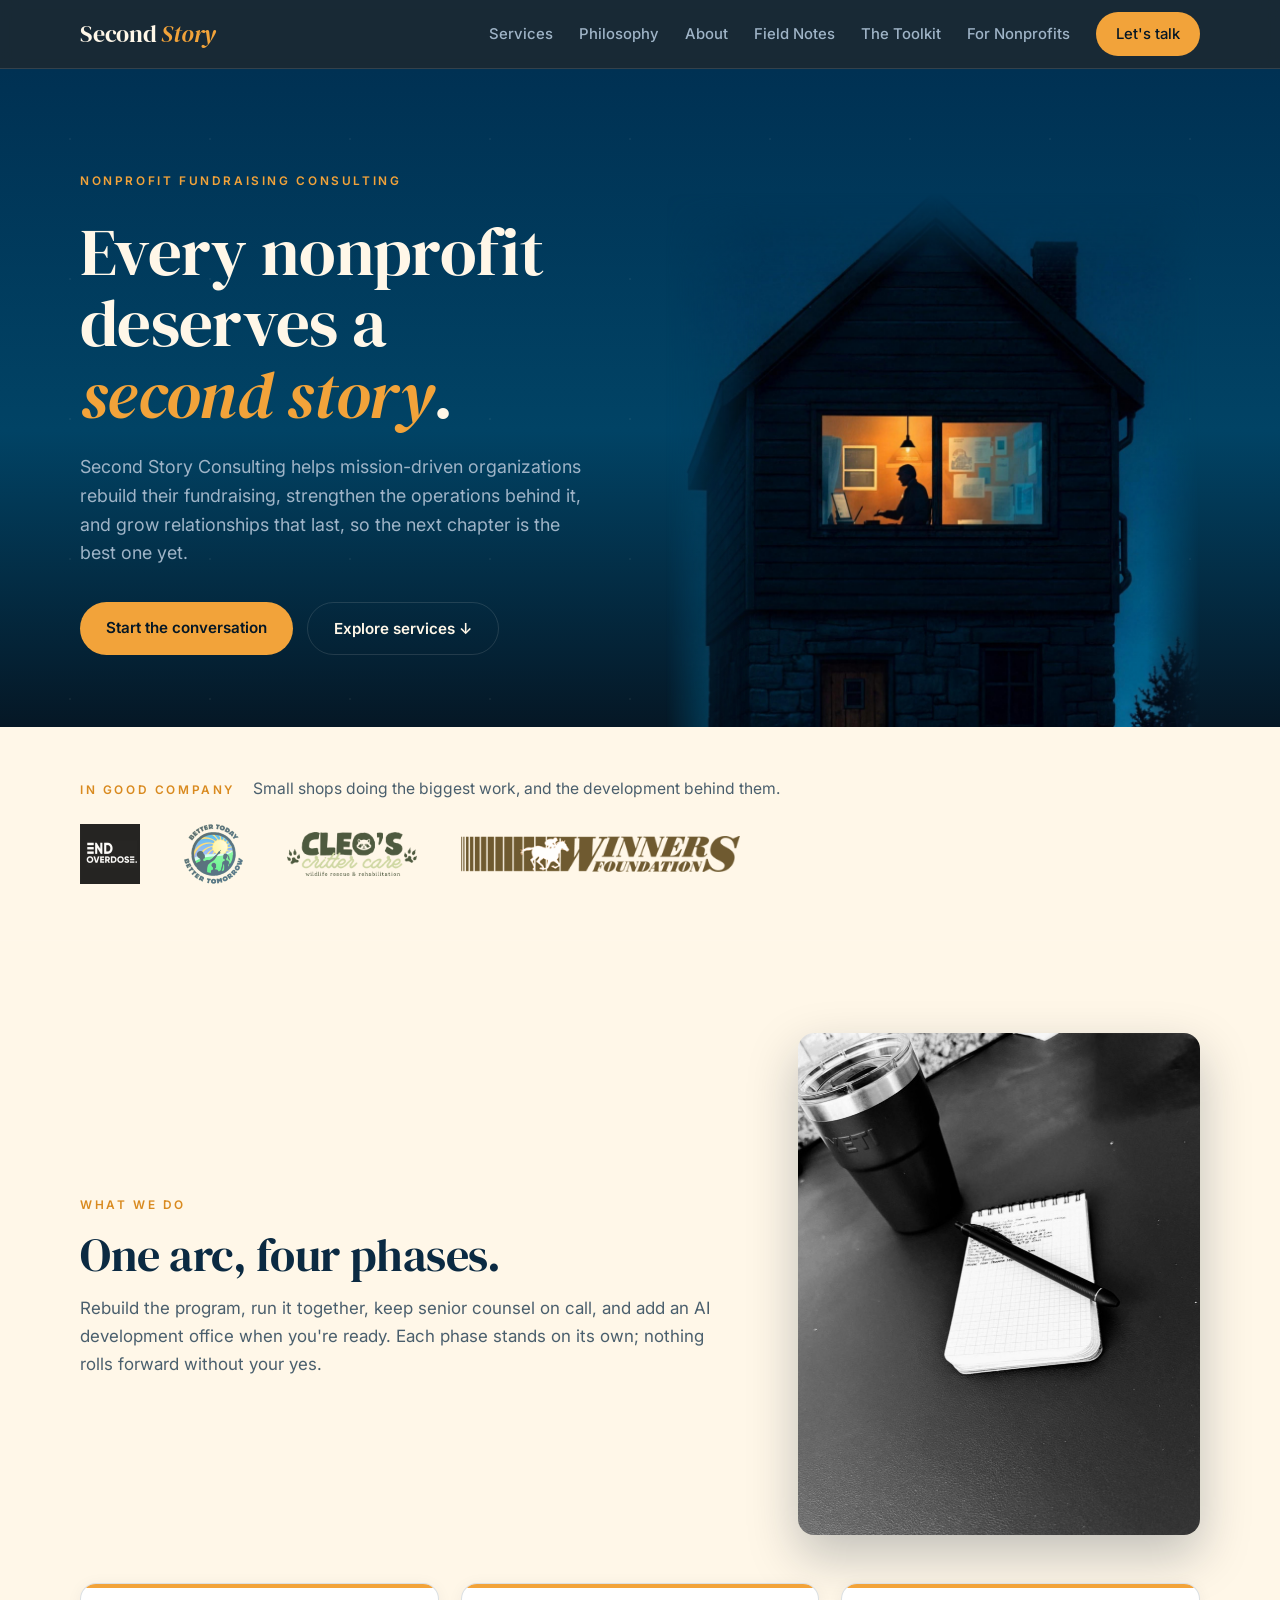
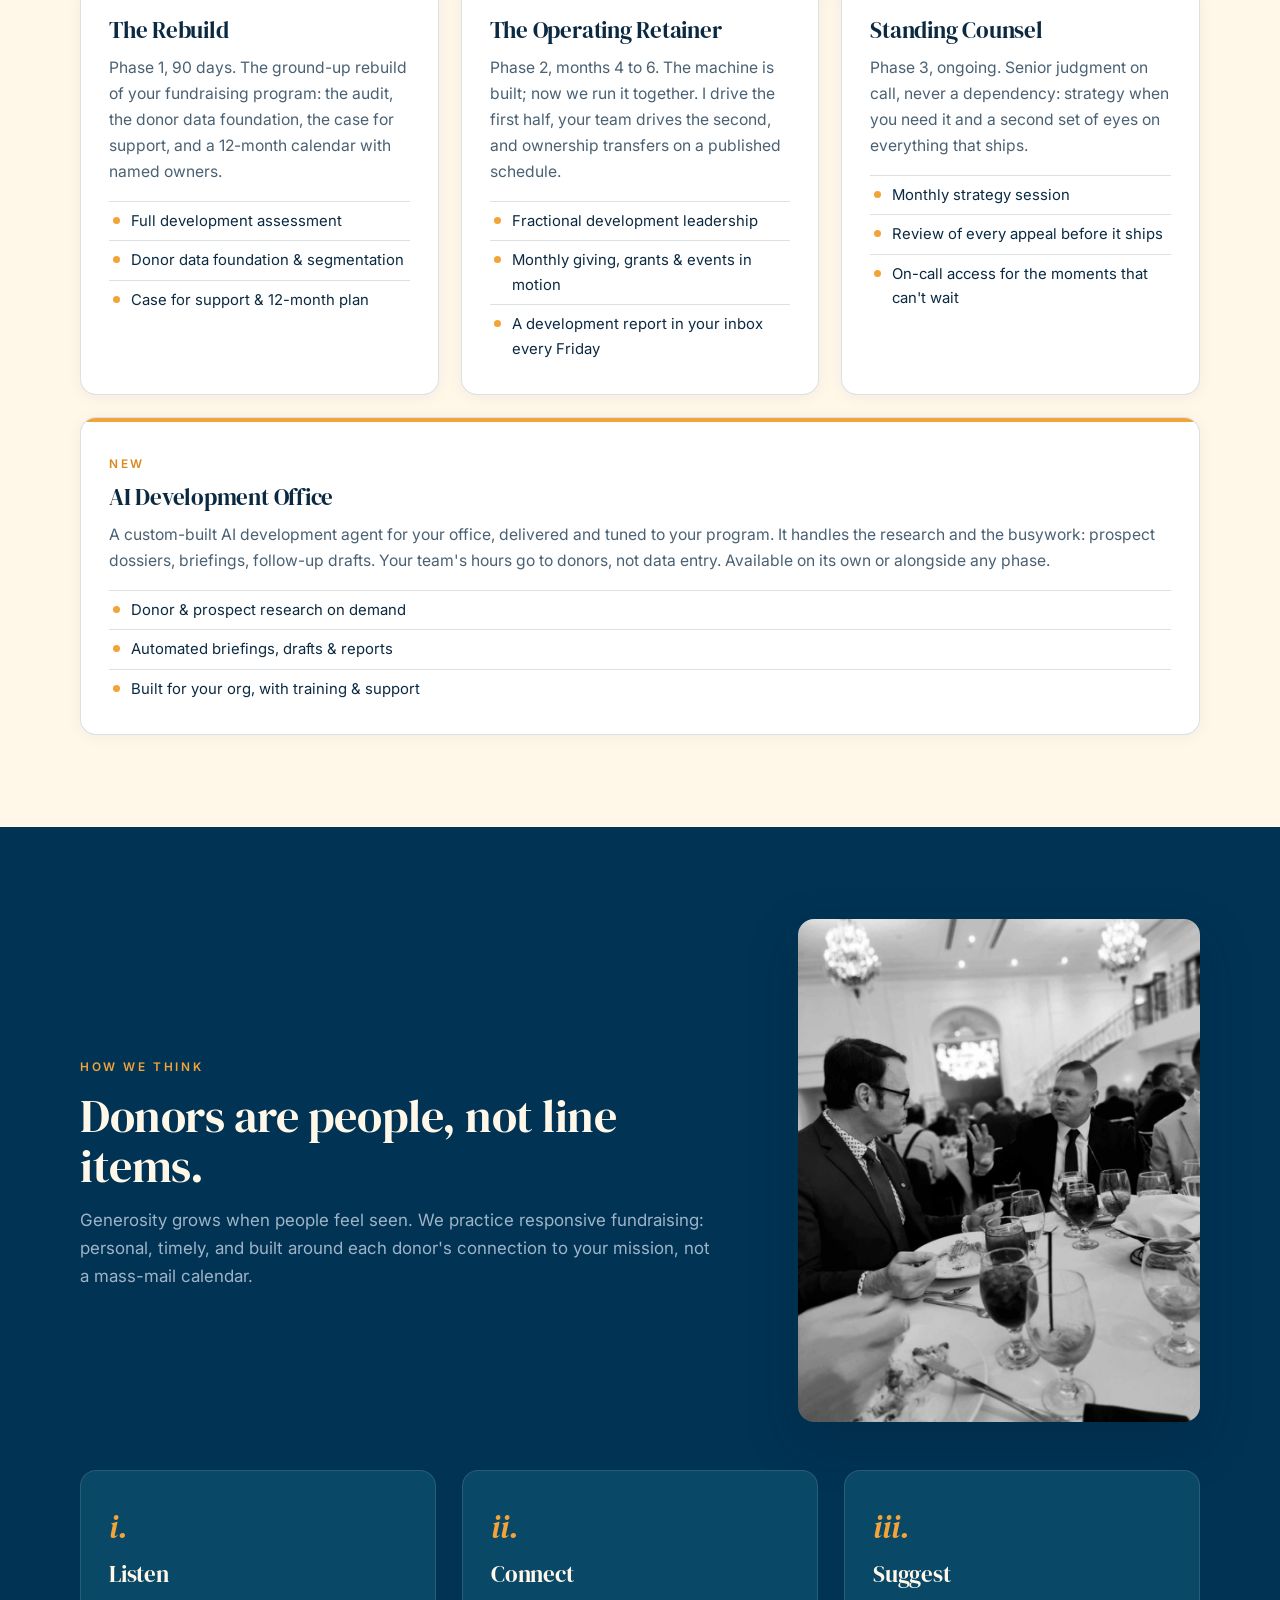
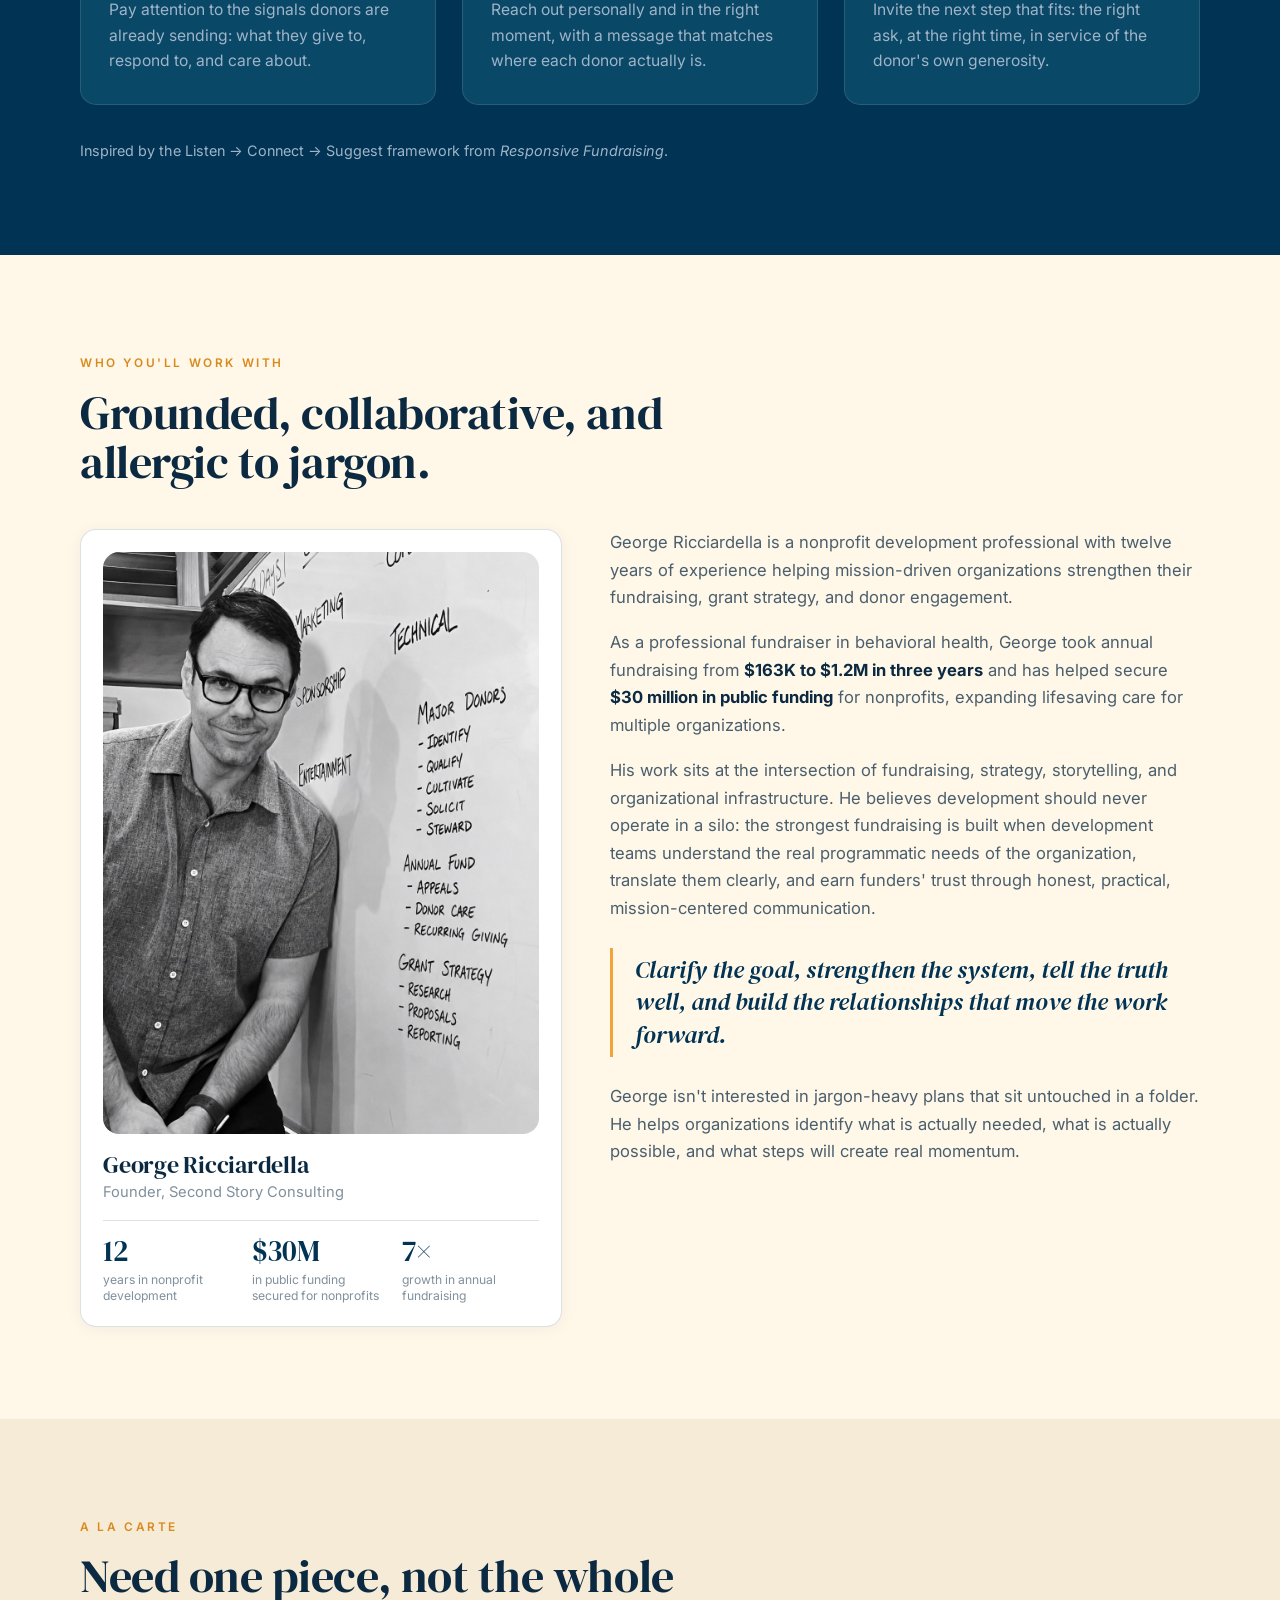
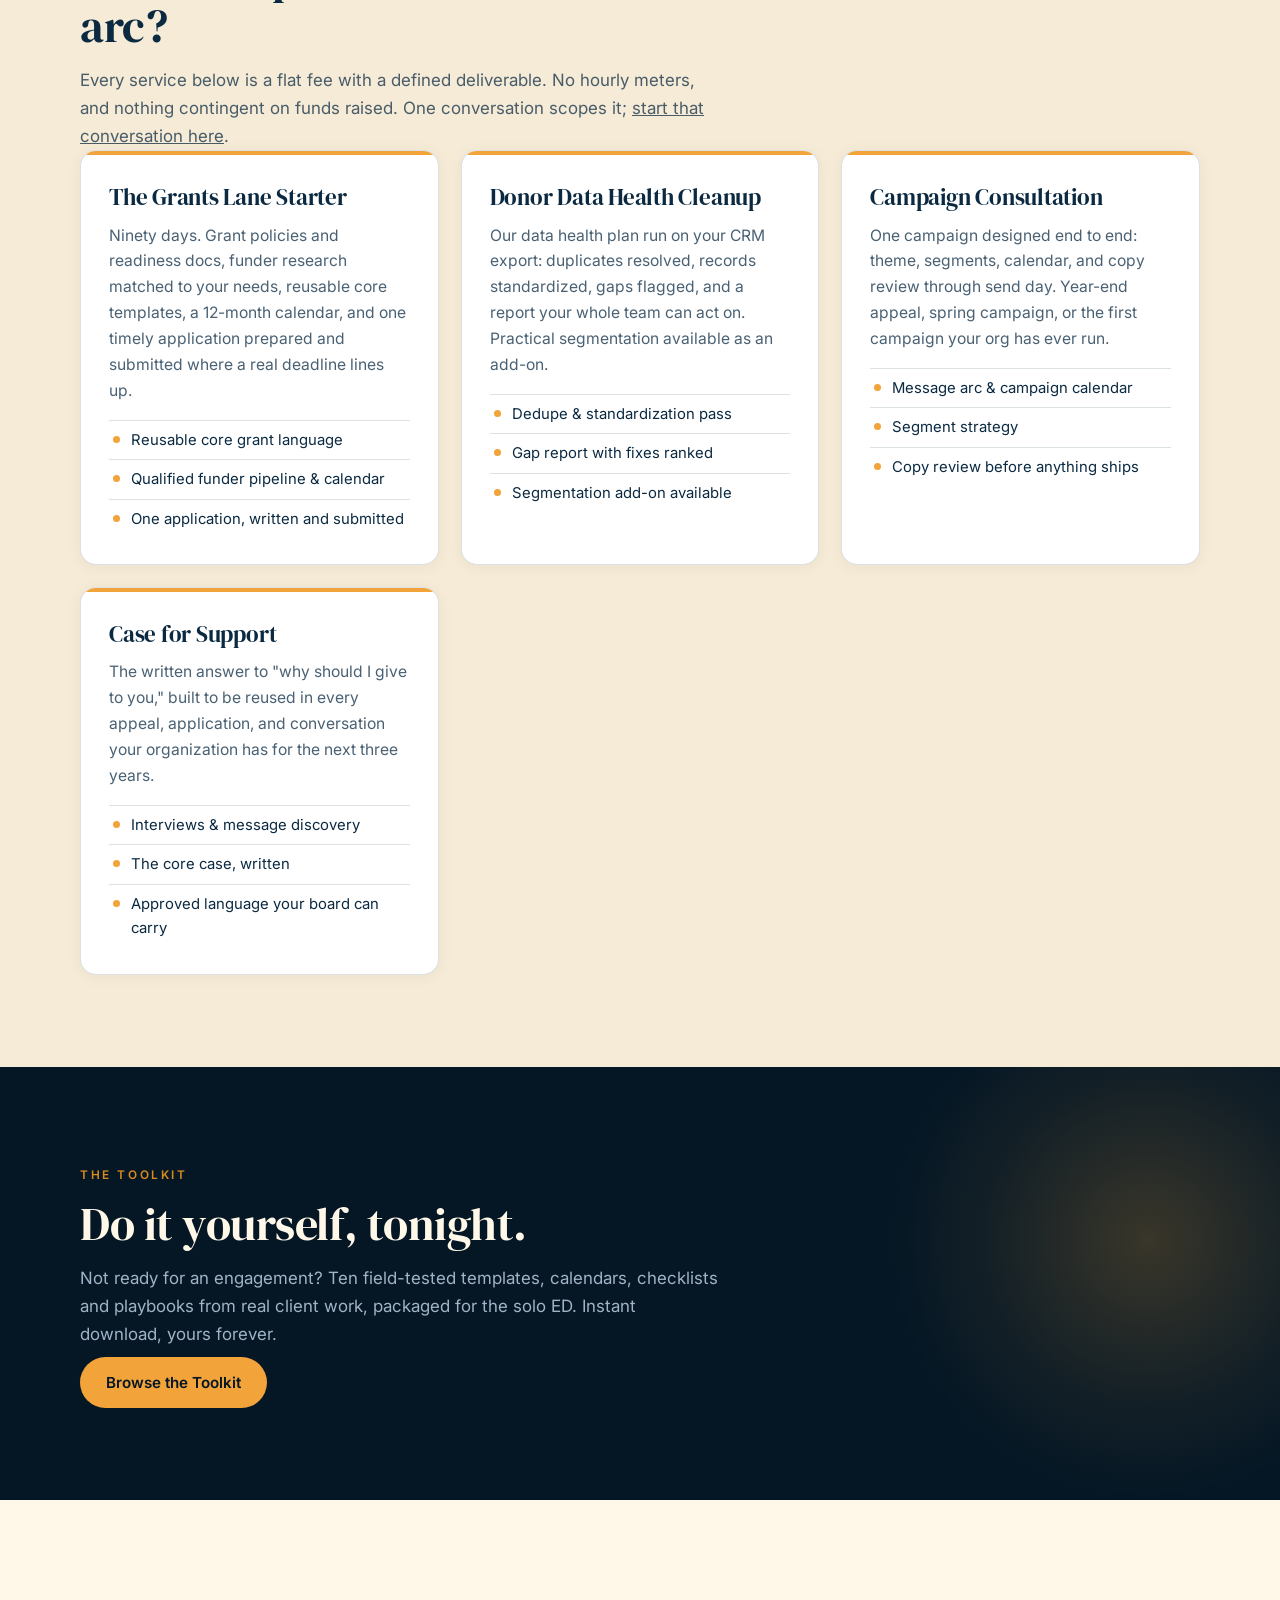
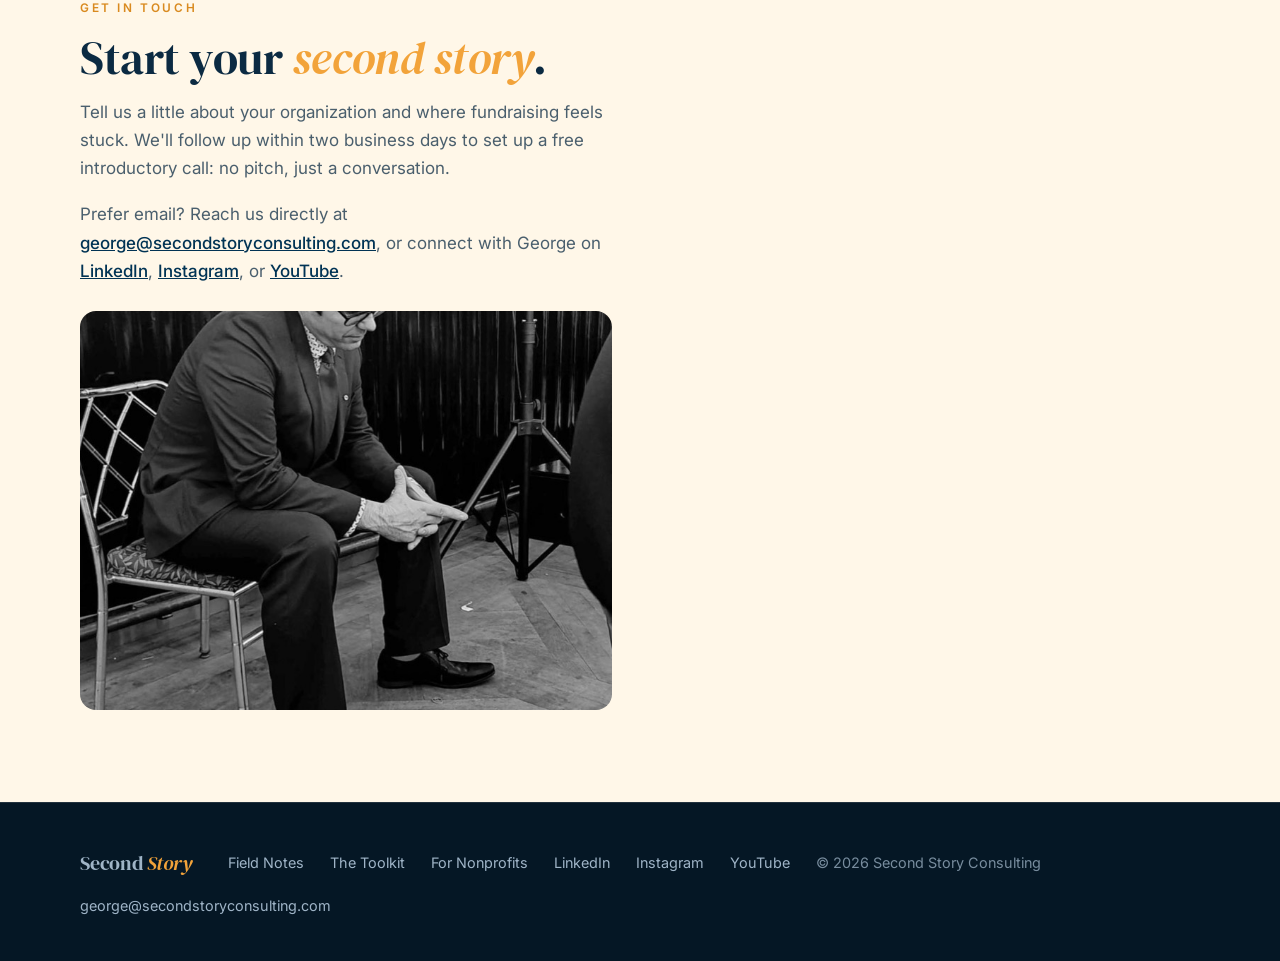
==== commit b7be54e3: "Hero shows the whole house, palette shifted to the illustration's own blues Co-Authored-By: Claude F" ====
--- a/index.html
+++ b/index.html
@@ -29,9 +29,7 @@
 <!-- HERO -->
 <header class="hero">
   <div class="hero-stars" aria-hidden="true"></div>
-  <div class="hero-art" role="img" aria-label="A small house at night with one upstairs window lit, someone at work inside"></div>
-  <div class="hero-veil" aria-hidden="true"></div>
-  <div class="container">
+  <div class="container hero-grid">
     <div class="hero-content">
       <span class="eyebrow">Nonprofit fundraising consulting</span>
       <h1>Every nonprofit deserves a <em>second&nbsp;story</em>.</h1>
@@ -41,6 +39,7 @@
         <a class="btn-ghost" href="#services">Explore services ↓</a>
       </div>
     </div>
+    <div class="hero-art" role="img" aria-label="A small house at night with one upstairs window lit, someone at work inside"></div>
   </div>
 </header>
 
--- a/css/house.css
+++ b/css/house.css
@@ -1,9 +1,9 @@
 /* Second Story Consulting. The house with the light on. November 2026. */
 :root{
-  --night:#0E2A45; --night-deep:#071A2E; --night-soft:#16365A; --night-line:rgba(255,247,232,0.12);
+  --night:#013354; --night-deep:#051725; --night-soft:#0A4868; --night-line:rgba(255,247,232,0.12);
   --lamp:#F2A33A; --lamp-soft:#FFD58A; --lamp-deep:#D98A1F;
-  --paper:#FFF7E8; --paper-soft:#F6EBD6; --paper-line:rgba(14,42,69,0.14);
-  --ink:#0E2A45; --ink-dim:rgba(14,42,69,0.72); --ink-faint:rgba(14,42,69,0.5);
+  --paper:#FFF7E8; --paper-soft:#F6EBD6; --paper-line:rgba(11,42,66,0.14);
+  --ink:#0B2A42; --ink-dim:rgba(11,42,66,0.74); --ink-faint:rgba(11,42,66,0.52);
   --mist:#9FB4C7; --mist-dim:rgba(159,180,199,0.75);
   --font-display:"DM Serif Display",Georgia,serif; --font-body:"Inter",-apple-system,BlinkMacSystemFont,sans-serif;
   --container:1120px; --radius:16px; --radius-sm:10px;
@@ -24,7 +24,7 @@
 .btn-ghost{color:var(--paper);border:1px solid var(--night-line)}
 .btn-ghost:hover{border-color:var(--lamp);color:var(--lamp-soft)}
 /* NAV */
-.nav{position:sticky;top:0;z-index:50;background:rgba(7,26,46,0.92);backdrop-filter:blur(10px);border-bottom:1px solid var(--night-line)}
+.nav{position:sticky;top:0;z-index:50;background:rgba(5,23,37,0.92);backdrop-filter:blur(10px);border-bottom:1px solid var(--night-line)}
 .nav-inner{display:flex;align-items:center;justify-content:space-between;height:68px}
 .wordmark{font-family:var(--font-display);font-size:1.5rem;color:var(--paper);text-decoration:none;letter-spacing:-0.01em}
 .nav-links{display:flex;align-items:center;gap:26px}
@@ -33,13 +33,13 @@
 .nav-links .nav-cta{color:var(--night-deep);background:var(--lamp);padding:10px 20px}
 .nav-links .nav-cta:hover{background:var(--lamp-soft);color:var(--night-deep)}
 /* HERO */
-.hero{position:relative;background:var(--night);color:var(--paper);overflow:hidden;min-height:640px;display:flex;align-items:center}
-.hero-art{position:absolute;right:0;top:0;bottom:0;width:min(58%,860px);background:url('../img/house-night.png') right center/cover no-repeat}
-.hero-veil{position:absolute;inset:0;background:linear-gradient(90deg,var(--night) 0%,var(--night) 40%,rgba(14,42,69,0.72) 55%,rgba(14,42,69,0.05) 80%,rgba(14,42,69,0) 100%)}
-.hero-stars{position:absolute;inset:0;background-image:radial-gradient(rgba(255,247,232,0.35) 0.6px,transparent 0.8px);background-size:140px 140px;opacity:0.35;pointer-events:none}
-.hero .container{position:relative;z-index:2;padding:96px 0 110px}
-.hero-content{max-width:600px}
-.hero h1{font-size:clamp(2.6rem,5.4vw,4.4rem);color:var(--paper);margin:10px 0 22px}
+.hero{position:relative;color:var(--paper);overflow:hidden;background:linear-gradient(180deg,#003153 0%,#014365 55%,#051725 100%)}
+.hero-stars{position:absolute;inset:0;background-image:radial-gradient(rgba(255,247,232,0.35) 0.6px,transparent 0.8px);background-size:140px 140px;opacity:0.3;pointer-events:none}
+.hero-grid{position:relative;z-index:2;display:grid;grid-template-columns:1.02fr 0.98fr;gap:30px;align-items:center;padding:56px 0 0}
+.hero-content{max-width:560px;padding:40px 0 72px}
+.hero-art{width:100%;aspect-ratio:1/1;max-height:720px;background:url('../img/house-night.png') center bottom/contain no-repeat;align-self:end;-webkit-mask-image:linear-gradient(90deg,transparent 0%,#000 18%,#000 90%,transparent 100%),linear-gradient(180deg,transparent 0%,#000 16%,#000 100%);mask-image:linear-gradient(90deg,transparent 0%,#000 18%,#000 90%,transparent 100%),linear-gradient(180deg,transparent 0%,#000 16%,#000 100%);-webkit-mask-composite:source-in;mask-composite:intersect}
+.hero-veil{display:none}
+.hero h1{font-size:clamp(2.6rem,5.2vw,4.3rem);color:var(--paper);margin:10px 0 22px}
 .hero p{font-size:1.12rem;line-height:1.6;color:var(--mist);max-width:520px;margin-bottom:34px}
 .hero-actions{display:flex;gap:14px;flex-wrap:wrap}
 /* SECTIONS */
@@ -185,19 +185,16 @@
   .card-wide{grid-column:span 2}
   .head-row,.about-grid,.contact-grid{grid-template-columns:1fr}
   .head-row figure{max-width:420px}
-  .hero-art{width:70%;opacity:0.6}
+  .hero-grid{grid-template-columns:1fr 1fr}
 }
 @media (max-width:720px){
   body{font-size:16px}
   section{padding:68px 0}
   .nav-links a:not(.nav-cta){display:none}
-  .hero{min-height:0;display:flex;flex-direction:column}
-  .hero .container{padding:64px 0 36px;order:1}
-  .hero-content{max-width:100%}
+  .hero-grid{grid-template-columns:1fr;gap:0;padding:40px 0 0}
+  .hero-content{max-width:100%;padding:24px 0 10px}
   .hero h1{font-size:2.5rem}
-  .hero-stars{order:0}
-  .hero-veil{display:none}
-  .hero-art{position:relative;order:2;width:100%;height:320px;background-position:center 30%;background-size:cover;-webkit-mask-image:linear-gradient(180deg,transparent 0%,#000 30%);mask-image:linear-gradient(180deg,transparent 0%,#000 30%)}
+  .hero-art{aspect-ratio:1/1;max-height:420px;background-position:center bottom;-webkit-mask-image:linear-gradient(180deg,transparent 0%,#000 16%,#000 100%);mask-image:linear-gradient(180deg,transparent 0%,#000 16%,#000 100%);-webkit-mask-composite:source-over;mask-composite:add}
   .cards,.steps{grid-template-columns:1fr}
   .card-wide{grid-column:span 1}
   .profile-stats{grid-template-columns:repeat(3,1fr)}
